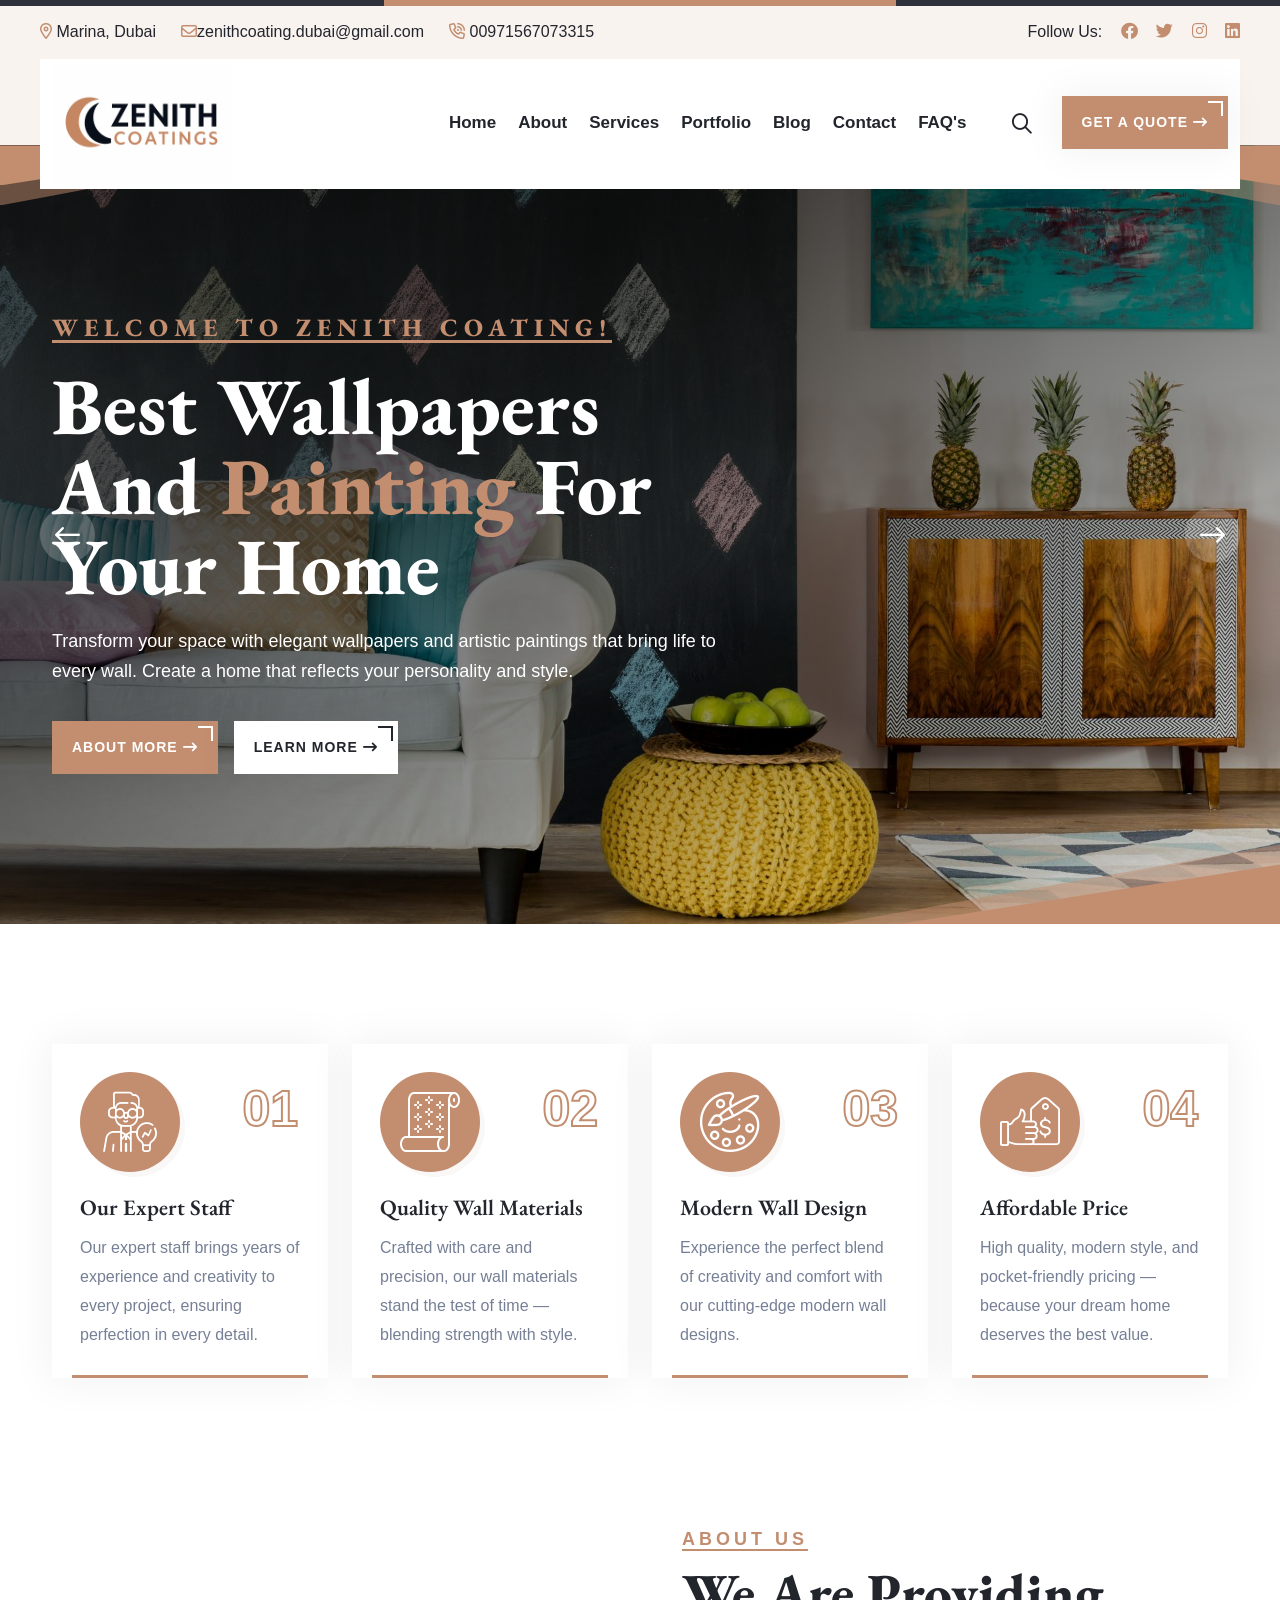
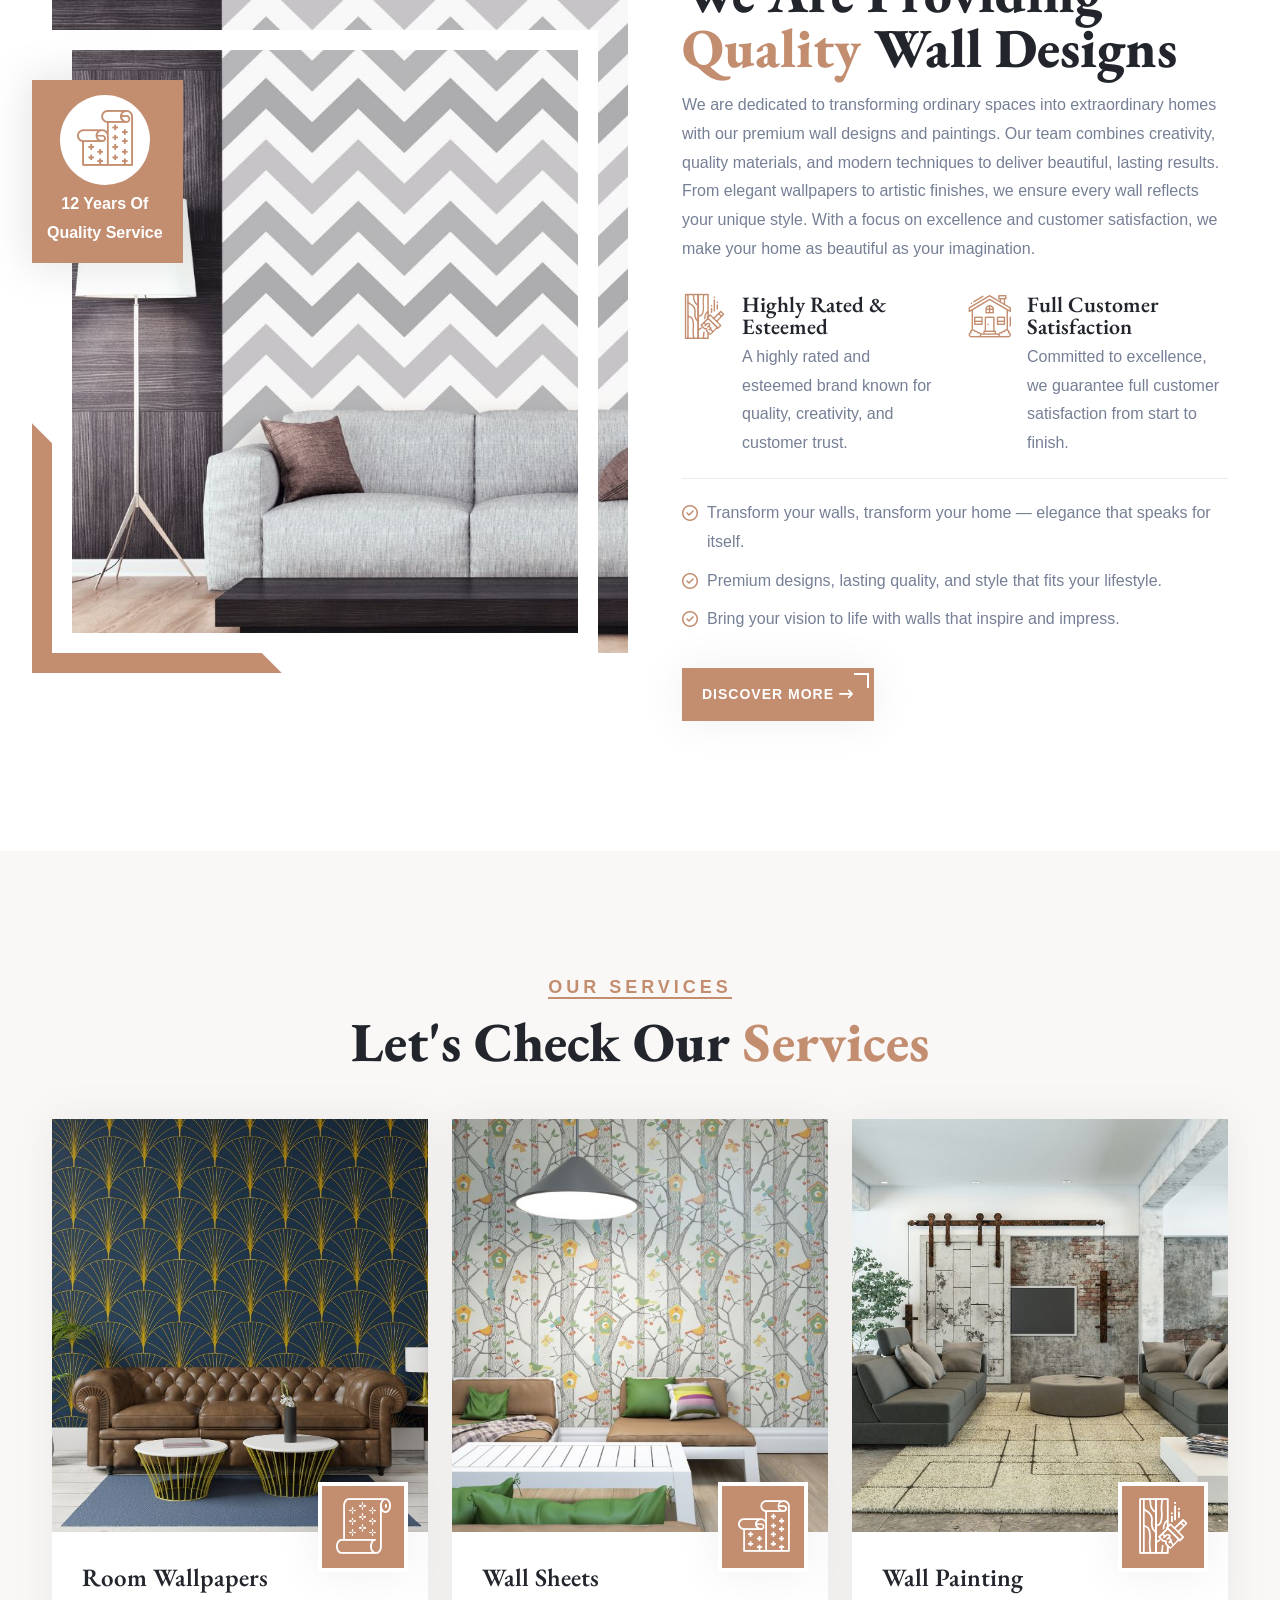
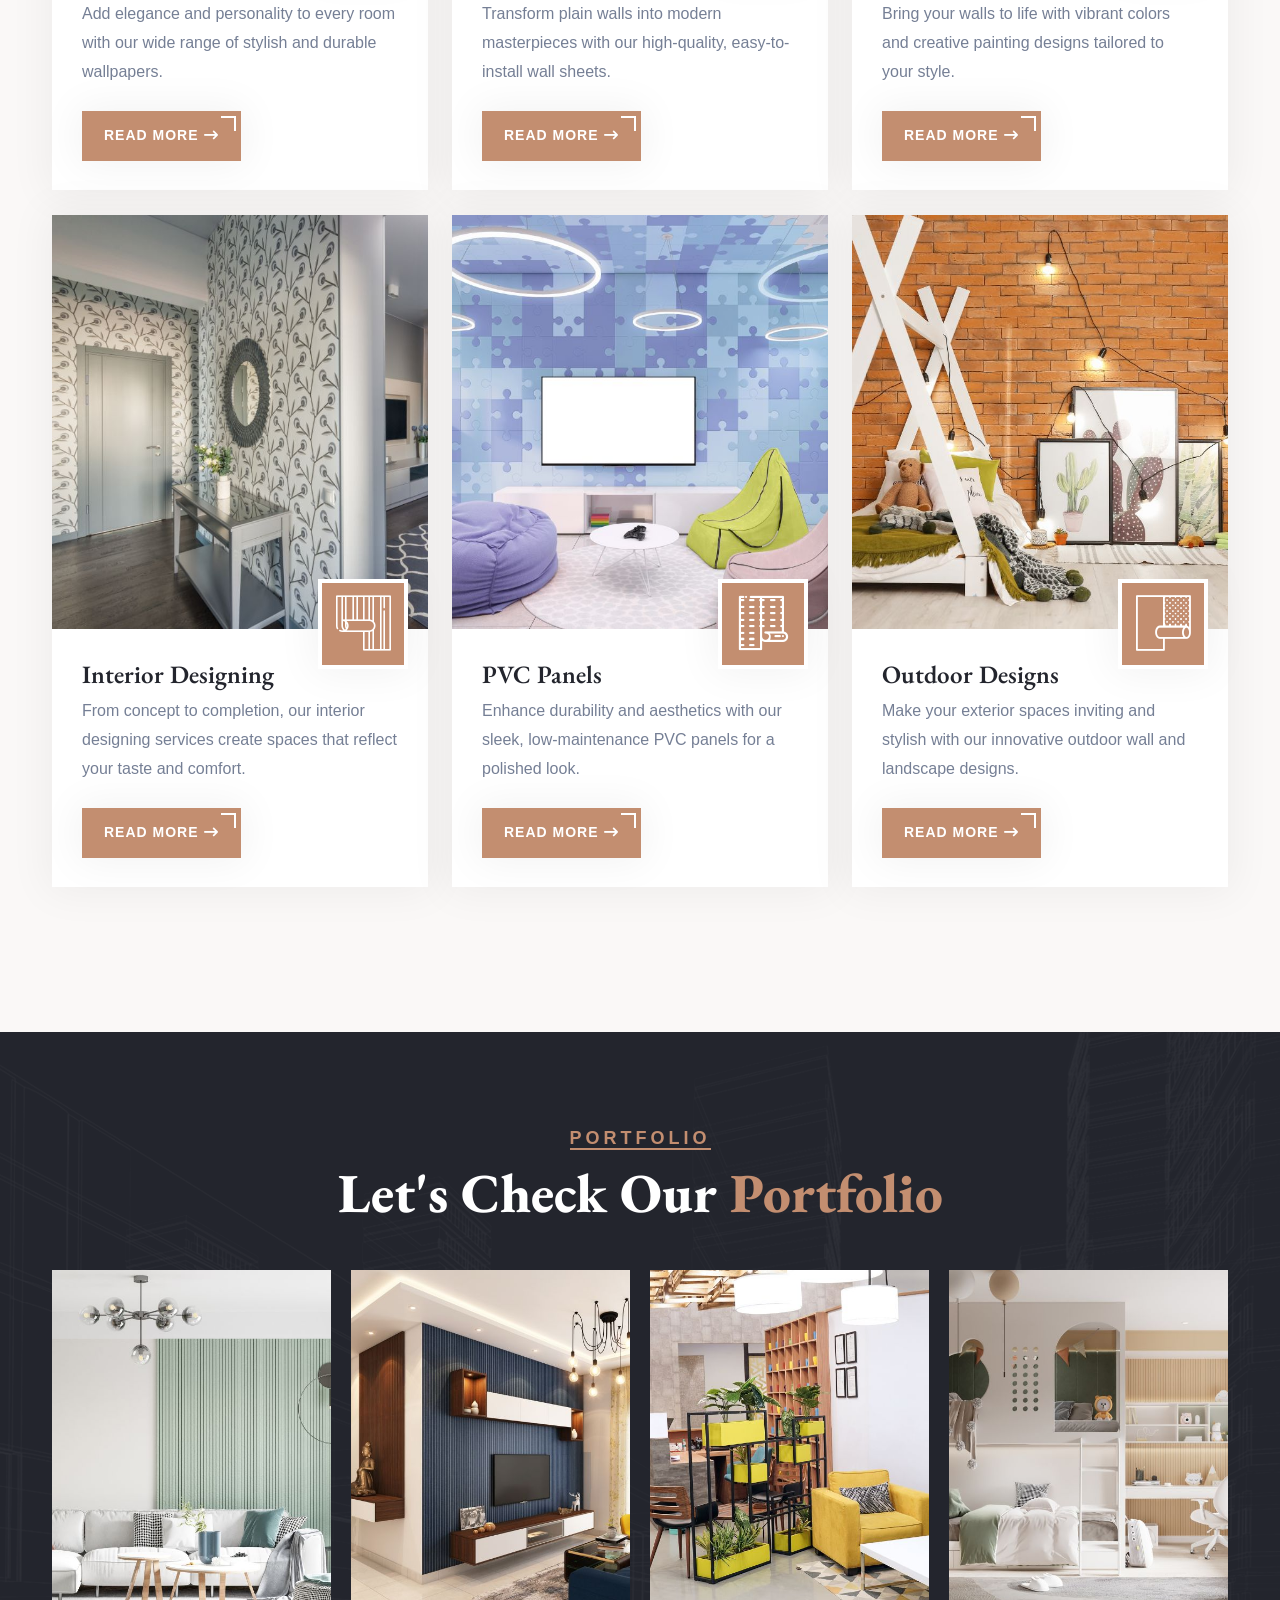
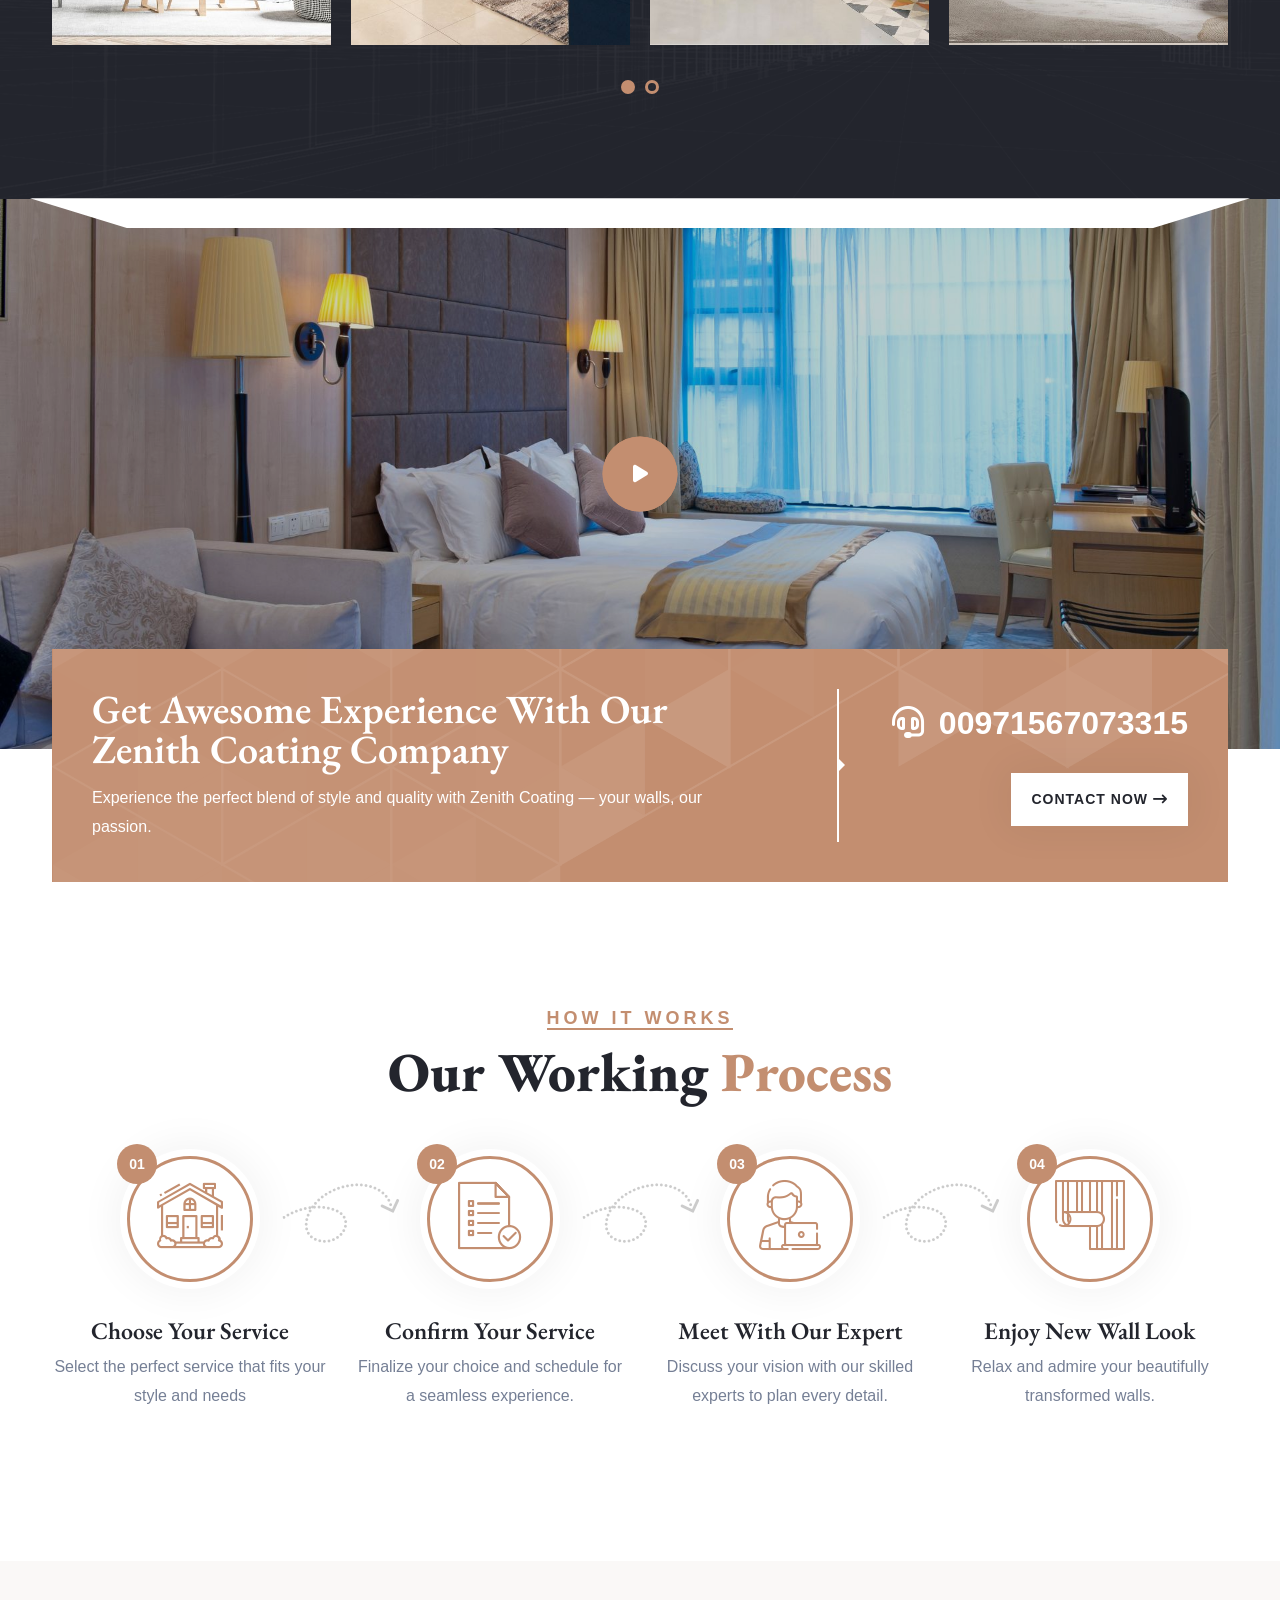
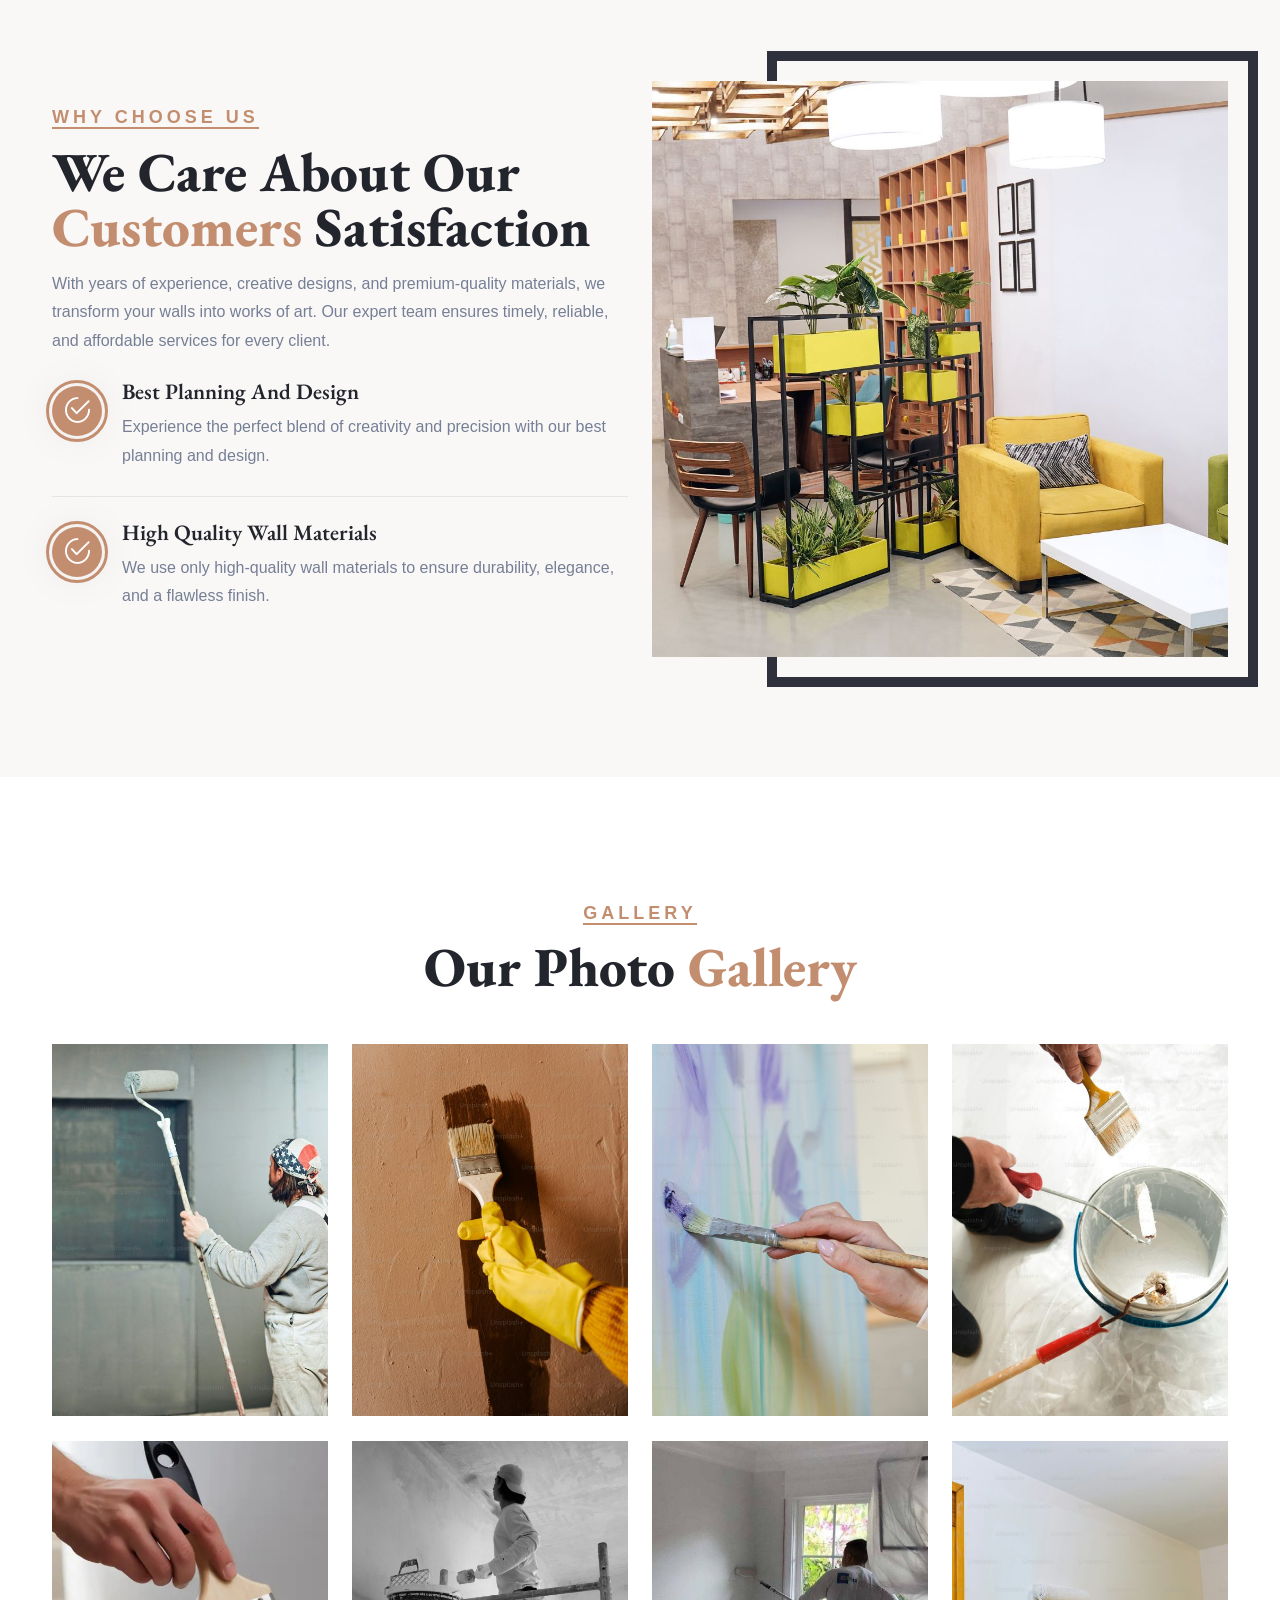
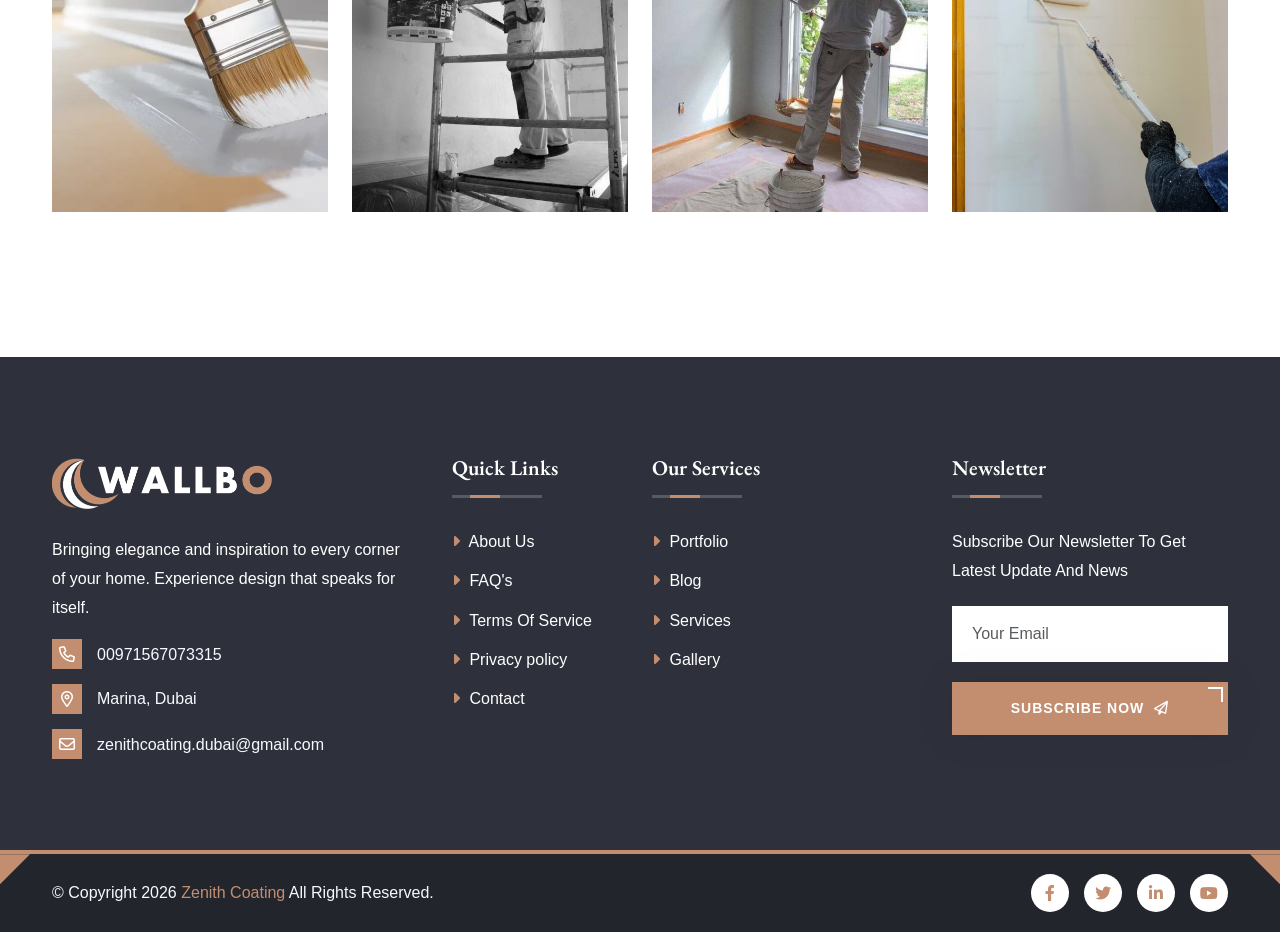
==== index.html @ 283c67b2 "first commit" ====
<!DOCTYPE html>
<html lang="en">

<head>
    <!-- meta tags -->
    <meta charset="UTF-8">
    <meta http-equiv="X-UA-Compatible" content="IE=edge">
    <meta name="viewport" content="width=device-width, initial-scale=1.0">
    <meta name="description" content="">
    <meta name="keywords" content="">

    <!-- title -->
    <title>Zenith Coating - Wallpapers And Painting Services</title>

    <!-- favicon -->
    <link rel="icon" type="image/x-icon" href="assets/img/logo/favicon.png">

    <!-- css -->
    <link rel="stylesheet" href="assets/css/bootstrap.min.css">
    <link rel="stylesheet" href="assets/css/all-fontawesome.min.css">
    <link rel="stylesheet" href="assets/css/icomoon.css">
    <link rel="stylesheet" href="assets/css/animate.min.css">
    <link rel="stylesheet" href="assets/css/magnific-popup.min.css">
    <link rel="stylesheet" href="assets/css/owl.carousel.min.css">
    <link rel="stylesheet" href="assets/css/style.css">

</head>

<body>

    <!-- preloader -->
    <div class="preloader">
        <div class="loader-ripple">
            <div></div>
            <div></div>
        </div>
    </div>
    <!-- preloader end -->


    <!-- header area -->
    <header class="header">

        <!-- top header -->
        <div class="header-top">
            <div class="header-top-shape"></div>
            <div class="container px-0">
                <div class="header-top-wrapper">
                    <div class="header-top-left">
                        <div class="header-top-contact">
                            <ul>
                                <li><a href="#"><i class="far fa-location-dot"></i> Marina, Dubai</a></li>
                                <li>
                                    <a href="mailto:[zenithcoating.dubai@gmail.com]">
                                        <i class="far fa-envelope"></i>zenithcoating.dubai@gmail.com
                                    </a>
                                </li>
                                <li>
                                    <a href="tel:+21236547898"><i class="far fa-phone-volume"></i> 00971567073315</a>
                                </li>
                            </ul>
                        </div>
                    </div>
                    <div class="header-top-right">
                        <div class="header-top-social">
                            <span>Follow Us: </span>
                            <a href="https://www.facebook.com/painting.home.2025" target="_blank"><i class="fab fa-facebook"></i></a>
                            <a href="#"><i class="fab fa-twitter"></i></a>
                            <a href="#"><i class="fab fa-instagram"></i></a>
                            <a href="#"><i class="fab fa-linkedin"></i></a>
                        </div>
                    </div>
                </div>
            </div>
        </div>
        <div class="main-navigation">
            <nav class="navbar navbar-expand-lg">
                <div class="container custom-nav position-relative">
                    <a class="navbar-brand" href="index.html">
                        <img src="assets/img/logo/logo.png" alt="logo">
                    </a>
                    <div class="mobile-menu-right">
                        <div class="search-btn">
                            <button type="button" class="nav-right-link search-box-outer"><i class="far fa-search"></i></button>
                        </div>
                        <button class="navbar-toggler" type="button" data-bs-toggle="collapse"
                            data-bs-target="#main_nav" aria-expanded="false" aria-label="Toggle navigation">
                            <span class="navbar-toggler-mobile-icon"><i class="far fa-bars"></i></span>
                        </button>
                    </div>
                    <div class="collapse navbar-collapse" id="main_nav">
                        <ul class="navbar-nav">
                            <!--<li class="nav-item dropdown">
                                <a class="nav-link dropdown-toggle active" href="#" data-bs-toggle="dropdown">Home</a>-->
                                <!--<ul class="dropdown-menu fade-down">
            <li><a class="dropdown-item" href="index-2.html">Home Page 01</a></li>
            <li><a class="dropdown-item" href="index-3.html">Home Page 02</a></li>
            <li><a class="dropdown-item" href="index-4.html">Home Page 03</a></li>
        </ul>-->
                            <!--</li>-->
                            <li class="nav-item"><a class="nav-link" href="index.html">Home</a></li>
                            <li class="nav-item"><a class="nav-link" href="about.html">About</a></li>
                            <li class="nav-item"><a class="nav-link" href="service.html">Services</a></li>
                            <li class="nav-item"><a class="nav-link" href="portfolio.html">Portfolio</a></li>
                            <li class="nav-item"><a class="nav-link" href="blog.html">Blog</a></li>
                            <!--<li class="nav-item dropdown">
                                <a class="nav-link dropdown-toggle" href="#" data-bs-toggle="dropdown">Services</a>
                                <ul class="dropdown-menu fade-down">
                                    <li><a class="dropdown-item" href="service.html">Services One</a></li>
                                    <li><a class="dropdown-item" href="service-2.html">Services Two</a></li>
                                    <li><a class="dropdown-item" href="service-single.html">Service Single</a></li>
                                </ul>
                            </li>-->
                            
                            <!--<li class="nav-item dropdown">
                                <a class="nav-link dropdown-toggle" href="#" data-bs-toggle="dropdown">Portfolio</a>
                                <ul class="dropdown-menu fade-down">
                                    <li><a class="dropdown-item" href="portfolio.html">Portfolio One</a></li>
                                    <li><a class="dropdown-item" href="portfolio-2.html">Portfolio Two</a></li>
                                    <li><a class="dropdown-item" href="portfolio-single.html">Portfolio Single</a></li>
                                </ul>
                            </li>-->
                            <!--<li class="nav-item dropdown">
                                <a class="nav-link dropdown-toggle" href="#" data-bs-toggle="dropdown">Blog</a>
                                <ul class="dropdown-menu fade-down">
                                    <li><a class="dropdown-item" href="blog.html">Blog</a></li>
                                    <li><a class="dropdown-item" href="blog-single.html">Blog Single</a></li>
                                </ul>
                            </li>-->
                            <li class="nav-item"><a class="nav-link" href="contact.html">Contact</a></li>
                            <li class="nav-item"><a class="nav-link" href="faq.html">FAQ's</a></li>
                        </ul>
                        <div class="nav-right">
                            <div class="search-btn">
                                <button type="button" class="nav-right-link search-box-outer"><i class="far fa-search"></i></button>
                            </div>
                            <div class="nav-right-btn mt-2">
                                <a href="contact.html" class="theme-btn">Get A Quote<i class="fas fa-arrow-right-long"></i></a>
                            </div>
                        </div>
                    </div>
                </div>
            </nav>
        </div>
    </header>
    <!-- header area end -->


    <!-- popup search -->
    <div class="search-popup">
        <button class="close-search"><span class="far fa-times"></span></button>
        <form action="#">
            <div class="form-group">
                <input type="search" name="search-field" placeholder="Search Here..." required>
                <button type="submit"><i class="far fa-search"></i></button>
            </div>
        </form>
    </div>
    <!-- popup search end -->


    <main class="main">

        <!-- hero slider -->
        <div class="hero-section">
            <div class="hero-slider owl-carousel owl-theme">
                <div class="hero-single" style="background: url(assets/img/slider/slider-1.jpg)">
                    <div class="container">
                        <div class="row align-items-center">
                            <div class="col-md-12 col-lg-7">
                                <div class="hero-content">
                                    <h6 class="hero-sub-title" data-animation="fadeInDown" data-delay=".25s">
                                        Welcome To Zenith Coating!
                                    </h6>
                                    <h1 class="hero-title" data-animation="fadeInRight" data-delay=".50s">
                                        Best Wallpapers And <span>Painting</span> For Your Home
                                    </h1>
                                    <p data-animation="fadeInLeft" data-delay=".75s">
                                        Transform your space with elegant wallpapers and artistic paintings that bring life to every wall. Create a home that reflects your personality and style.
                                    </p>
                                    <div class="hero-btn" data-animation="fadeInUp" data-delay="1s">
                                        <a href="about.html" class="theme-btn">
                                            About More<i class="fas fa-arrow-right-long"></i>
                                        </a>
                                        <a href="contact.html" class="theme-btn theme-btn2">
                                            Learn More<i class="fas fa-arrow-right-long"></i>
                                        </a>
                                    </div>
                                </div>
                            </div>
                        </div>
                    </div>
                </div>
                <div class="hero-single" style="background: url(assets/img/slider/slider-2.jpg)">
                    <div class="container">
                        <div class="row align-items-center">
                            <div class="col-md-12 col-lg-7">
                                <div class="hero-content">
                                    <h6 class="hero-sub-title" data-animation="fadeInDown" data-delay=".25s">
                                        Welcome To Zenith Coating!
                                    </h6>
                                    <h1 class="hero-title" data-animation="fadeInRight" data-delay=".50s">
                                        Best Wallpapers And <span>Painting</span> For Your Home
                                    </h1>
                                    <p data-animation="fadeInLeft" data-delay=".75s">
                                        Enhance your interiors with timeless wallpapers and unique paintings — where creativity meets comfort, and every wall tells a story.
                                    </p>
                                    <div class="hero-btn" data-animation="fadeInUp" data-delay="1s">
                                        <a href="about.html" class="theme-btn">
                                            About More<i class="fas fa-arrow-right-long"></i>
                                        </a>
                                        <a href="contact.html" class="theme-btn theme-btn2">
                                            Learn More<i class="fas fa-arrow-right-long"></i>
                                        </a>
                                    </div>
                                </div>
                            </div>
                        </div>
                    </div>
                </div>
                <div class="hero-single" style="background: url(assets/img/slider/slider-3.jpg)">
                    <div class="container">
                        <div class="row align-items-center">
                            <div class="col-md-12 col-lg-7">
                                <div class="hero-content">
                                    <h6 class="hero-sub-title" data-animation="fadeInDown" data-delay=".25s">
                                        Welcome To Zenith Coating!
                                    </h6>
                                    <h1 class="hero-title" data-animation="fadeInRight" data-delay=".50s">
                                        Best Wallpapers And <span>Painting</span> For Your Home
                                    </h1>
                                    <p data-animation="fadeInLeft" data-delay=".75s">
                                        From subtle textures to bold designs, our wallpapers and paintings add beauty, warmth, and character to your home.
                                    </p>
                                    <div class="hero-btn" data-animation="fadeInUp" data-delay="1s">
                                        <a href="about.html" class="theme-btn">
                                            About More<i class="fas fa-arrow-right-long"></i>
                                        </a>
                                        <a href="contact.html" class="theme-btn theme-btn2">
                                            Learn More<i class="fas fa-arrow-right-long"></i>
                                        </a>
                                    </div>
                                </div>
                            </div>
                        </div>
                    </div>
                </div>
            </div>
            <div class="hero-shape">
                <div class="hero-shape-1"></div>
                <div class="hero-shape-2"></div>
                <div class="hero-shape-3"></div>
                <div class="hero-shape-4"></div>
                <div class="hero-shape-5"></div>
                <div class="hero-shape-6"></div>
            </div>
        </div>
        <!-- hero slider end -->
        <!-- feature area -->
        <div class="feature-area pt-120">
            <div class="container">
                <div class="feature-wrapper">
                    <div class="row">
                        <div class="col-md-6 col-lg-3">
                            <div class="feature-item wow fadeInUp" data-wow-delay=".25s">
                                <span class="count">01</span>
                                <div class="feature-icon">
                                    <i class="icon-experts"></i>
                                </div>
                                <h4 class="feature-title">Our Expert Staff</h4>
                                <p>Our expert staff brings years of experience and creativity to every project, ensuring perfection in every detail.</p>
                            </div>
                        </div>
                        <div class="col-md-6 col-lg-3">
                            <div class="feature-item wow fadeInDown" data-wow-delay=".25s">
                                <span class="count">02</span>
                                <div class="feature-icon">
                                    <i class="icon-wallpaper-1"></i>
                                </div>
                                <h4 class="feature-title">Quality Wall Materials</h4>
                                <p>Crafted with care and precision, our wall materials stand the test of time — blending strength with style.</p>
                            </div>
                        </div>
                        <div class="col-md-6 col-lg-3">
                            <div class="feature-item wow fadeInUp" data-wow-delay=".25s">
                                <span class="count">03</span>
                                <div class="feature-icon">
                                    <i class="icon-paint-palette"></i>
                                </div>
                                <h4 class="feature-title">Modern Wall Design</h4>
                                <p>Experience the perfect blend of creativity and comfort with our cutting-edge modern wall designs.</p>
                            </div>
                        </div>
                        <div class="col-md-6 col-lg-3">
                            <div class="feature-item wow fadeInDown" data-wow-delay=".25s">
                                <span class="count">04</span>
                                <div class="feature-icon">
                                    <i class="icon-price"></i>
                                </div>
                                <h4 class="feature-title">Affordable Price</h4>
                                <p>High quality, modern style, and pocket-friendly pricing — because your dream home deserves the best value.</p>
                            </div>
                        </div>
                    </div>
                </div>
            </div>
        </div>
        <!-- feature area end -->
        <!-- about area -->
        <div class="about-area py-120">
            <div class="container">
                <div class="row align-items-center">
                    <div class="col-lg-6">
                        <div class="about-left wow fadeInLeft" data-wow-delay=".25s">
                            <div class="about-img">
                                <img src="assets/img/about/01.jpg" alt="">
                            </div>
                            <div class="about-experience">
                                <div class="about-experience-icon">
                                    <i class="icon-wallpaper-2"></i>
                                </div>
                                <b class="text-start">12 Years Of <br> Quality Service</b>
                            </div>
                        </div>
                    </div>
                    <div class="col-lg-6">
                        <div class="about-right wow fadeInRight" data-wow-delay=".25s">
                            <div class="site-heading mb-3">
                                <span class="site-title-tagline">About Us</span>
                                <h2 class="site-title">
                                    We Are Providing <span>Quality</span> Wall Designs
                                </h2>
                            </div>
                            <p class="about-text">
                                We are dedicated to transforming ordinary spaces into extraordinary homes with our premium wall designs and paintings. Our team combines creativity, quality materials, and modern techniques to deliver beautiful, lasting results. From elegant wallpapers to artistic finishes, we ensure every wall reflects your unique style. With a focus on excellence and customer satisfaction, we make your home as beautiful as your imagination.
                            </p>
                            <div class="about-content">
                                <div class="row">
                                    <div class="col-md-6">
                                        <div class="about-item">
                                            <div class="about-item-icon">
                                                <i class="icon-paint"></i>
                                            </div>
                                            <div class="about-item-content">
                                                <h5>Highly Rated & Esteemed</h5>
                                                <p>A highly rated and esteemed brand known for quality, creativity, and customer trust.</p>
                                            </div>
                                        </div>
                                    </div>
                                    <div class="col-md-6">
                                        <div class="about-item">
                                            <div class="about-item-icon">
                                                <i class="icon-house"></i>
                                            </div>
                                            <div class="about-item-content">
                                                <h5>Full Customer Satisfaction</h5>
                                                <p>Committed to excellence, we guarantee full customer satisfaction from start to finish.</p>
                                            </div>
                                        </div>
                                    </div>
                                </div>
                            </div>
                            <div class="about-list-wrapper">
                                <ul class="about-list list-unstyled">
                                    <li>
                                        Transform your walls, transform your home — elegance that speaks for itself.
                                    </li>
                                    <li>
                                        Premium designs, lasting quality, and style that fits your lifestyle.
                                    </li>
                                    <li>
                                        Bring your vision to life with walls that inspire and impress.
                                    </li>
                                </ul>
                            </div>
                            <a href="about.html" class="theme-btn mt-4">
                                Discover More<i class="fas fa-arrow-right-long"></i>
                            </a>
                        </div>
                    </div>
                </div>
            </div>
        </div>
        <!-- about area end -->
        <!-- service-area -->
        <div class="service-area bg py-120">
            <div class="container">
                <div class="row">
                    <div class="col-lg-7 mx-auto">
                        <div class="site-heading text-center">
                            <span class="site-title-tagline">Our Services</span>
                            <h2 class="site-title">Let's Check Our <span>Services</span></h2>
                        </div>
                    </div>
                </div>
                <div class="row">
                    <div class="col-md-6 col-lg-4">
                        <div class="service-item wow fadeInUp" data-wow-delay=".25s">
                            <div class="service-img">
                                <img src="assets/img/service/01.jpg" alt="">
                                <div class="service-icon">
                                    <i class="icon-wallpaper-1"></i>
                                </div>
                            </div>
                            <div class="service-content">
                                <h3 class="service-title">
                                    <a href="service-single.html">Room Wallpapers</a>
                                </h3>
                                <p class="service-text">
                                    Add elegance and personality to every room with our wide range of stylish and durable wallpapers.
                                </p>
                                <div class="service-arrow">
                                    <a href="service-single.html" class="theme-btn">Read More<i class="fas fa-arrow-right-long"></i></a>
                                </div>
                            </div>
                        </div>
                    </div>
                    <div class="col-md-6 col-lg-4">
                        <div class="service-item wow fadeInDown" data-wow-delay=".25s">
                            <div class="service-img">
                                <img src="assets/img/service/02.jpg" alt="">
                                <div class="service-icon">
                                    <i class="icon-wallpaper-2"></i>
                                </div>
                            </div>
                            <div class="service-content">
                                <h3 class="service-title">
                                    <a href="service-single.html">Wall Sheets</a>
                                </h3>
                                <p class="service-text">
                                    Transform plain walls into modern masterpieces with our high-quality, easy-to-install wall sheets.
                                </p>
                                <div class="service-arrow">
                                    <a href="service-single.html" class="theme-btn">Read More<i class="fas fa-arrow-right-long"></i></a>
                                </div>
                            </div>
                        </div>
                    </div>
                    <div class="col-md-6 col-lg-4">
                        <div class="service-item wow fadeInUp" data-wow-delay=".25s">
                            <div class="service-img">
                                <img src="assets/img/service/03.jpg" alt="">
                                <div class="service-icon">
                                    <i class="icon-paint"></i>
                                </div>
                            </div>
                            <div class="service-content">
                                <h3 class="service-title">
                                    <a href="service-single.html">Wall Painting</a>
                                </h3>
                                <p class="service-text">
                                    Bring your walls to life with vibrant colors and creative painting designs tailored to your style.
                                </p>
                                <div class="service-arrow">
                                    <a href="service-single.html" class="theme-btn">Read More<i class="fas fa-arrow-right-long"></i></a>
                                </div>
                            </div>
                        </div>
                    </div>
                    <div class="col-md-6 col-lg-4">
                        <div class="service-item wow fadeInUp" data-wow-delay=".25s">
                            <div class="service-img">
                                <img src="assets/img/service/04.jpg" alt="">
                                <div class="service-icon">
                                    <i class="icon-wallpaper-7"></i>
                                </div>
                            </div>
                            <div class="service-content">
                                <h3 class="service-title">
                                    <a href="service-single.html">Interior Designing</a>
                                </h3>
                                <p class="service-text">
                                    From concept to completion, our interior designing services create spaces that reflect your taste and comfort.
                                </p>
                                <div class="service-arrow">
                                    <a href="service-single.html" class="theme-btn">Read More<i class="fas fa-arrow-right-long"></i></a>
                                </div>
                            </div>
                        </div>
                    </div>
                    <div class="col-md-6 col-lg-4">
                        <div class="service-item wow fadeInDown" data-wow-delay=".25s">
                            <div class="service-img">
                                <img src="assets/img/service/05.jpg" alt="">
                                <div class="service-icon">
                                    <i class="icon-wallpaper-3"></i>
                                </div>
                            </div>
                            <div class="service-content">
                                <h3 class="service-title">
                                    <a href="service-single.html">PVC Panels</a>
                                </h3>
                                <p class="service-text">
                                    Enhance durability and aesthetics with our sleek, low-maintenance PVC panels for a polished look.
                                </p>
                                <div class="service-arrow">
                                    <a href="service-single.html" class="theme-btn">Read More<i class="fas fa-arrow-right-long"></i></a>
                                </div>
                            </div>
                        </div>
                    </div>
                    <div class="col-md-6 col-lg-4">
                        <div class="service-item wow fadeInUp" data-wow-delay=".25s">
                            <div class="service-img">
                                <img src="assets/img/service/06.jpg" alt="">
                                <div class="service-icon">
                                    <i class="icon-wallpaper-4"></i>
                                </div>
                            </div>
                            <div class="service-content">
                                <h3 class="service-title">
                                    <a href="service-single.html">Outdoor Designs</a>
                                </h3>
                                <p class="service-text">
                                    Make your exterior spaces inviting and stylish with our innovative outdoor wall and landscape designs.
                                </p>
                                <div class="service-arrow">
                                    <a href="service-single.html" class="theme-btn">Read More<i class="fas fa-arrow-right-long"></i></a>
                                </div>
                            </div>
                        </div>
                    </div>
                </div>
            </div>
        </div>
        <!-- service-area -->
        <!-- counter area -->
        <!--<div class="counter-area pt-40 pb-40">
        <div class="container">
            <div class="row">
                <div class="col-lg-3 col-sm-6">
                    <div class="counter-box">
                        <div class="icon">
                            <i class="icon-wallpaper-7"></i>
                        </div>
                        <div>
                            <span class="counter" data-count="+" data-to="500" data-speed="3000">500</span>
                            <h6 class="title">+ Projects Done </h6>
                        </div>
                    </div>
                </div>
                <div class="col-lg-3 col-sm-6">
                    <div class="counter-box">
                        <div class="icon">
                            <i class="icon-house"></i>
                        </div>
                        <div>
                            <span class="counter" data-count="+" data-to="900" data-speed="3000">900</span>
                            <h6 class="title">+ Happy Clients</h6>
                        </div>
                    </div>
                </div>
                <div class="col-lg-3 col-sm-6">
                    <div class="counter-box">
                        <div class="icon">
                            <i class="icon-designer"></i>
                        </div>
                        <div>
                            <span class="counter" data-count="+" data-to="1500" data-speed="3000">1500</span>
                            <h6 class="title">+ Team Workers</h6>
                        </div>
                    </div>
                </div>
                <div class="col-lg-3 col-sm-6">
                    <div class="counter-box">
                        <div class="icon">
                            <i class="icon-wallpaper-2"></i>
                        </div>
                        <div>
                            <span class="counter" data-count="+" data-to="30" data-speed="3000">30</span>
                            <h6 class="title">+ Years Of Experience</h6>
                        </div>
                    </div>
                </div>
            </div>
        </div>
    </div>-->
        <!-- counter area end -->
        <!-- team-area -->
        <!--<div class="team-area py-120">
        <div class="container">
            <div class="row">
                <div class="col-lg-6 mx-auto">
                    <div class="site-heading text-center">
                        <span class="site-title-tagline">Our Team</span>
                        <h2 class="site-title">Meet With Our <span>Experts</span></h2>
                    </div>
                </div>
            </div>
            <div class="row">
                <div class="col-md-6 col-lg-3">
                    <div class="team-item wow fadeInUp" data-wow-delay=".25s">
                        <div class="team-img">
                            <img src="assets/img/team/01.jpg" alt="thumb">
                        </div>
                        <div class="team-social">
                            <a href="#"><i class="fab fa-facebook-f"></i></a>
                            <a href="#"><i class="fab fa-twitter"></i></a>
                            <a href="#"><i class="fab fa-linkedin-in"></i></a>
                            <a href="#"><i class="fab fa-youtube"></i></a>
                        </div>
                        <div class="team-content">
                            <div class="team-bio">
                                <h5><a href="team.html">Angela T. Vigil</a></h5>
                                <span>Engineer</span>
                            </div>
                        </div>
                    </div>
                </div>
                <div class="col-md-6 col-lg-3">
                    <div class="team-item wow fadeInUp" data-wow-delay=".50s">
                        <div class="team-img">
                            <img src="assets/img/team/02.jpg" alt="thumb">
                        </div>
                        <div class="team-social">
                            <a href="#"><i class="fab fa-facebook-f"></i></a>
                            <a href="#"><i class="fab fa-twitter"></i></a>
                            <a href="#"><i class="fab fa-linkedin-in"></i></a>
                            <a href="#"><i class="fab fa-youtube"></i></a>
                        </div>
                        <div class="team-content">
                            <div class="team-bio">
                                <h5><a href="team.html">Frank A. Mitchell</a></h5>
                                <span>Designer</span>
                            </div>
                        </div>
                    </div>
                </div>
                <div class="col-md-6 col-lg-3">
                    <div class="team-item wow fadeInUp" data-wow-delay=".75s">
                        <div class="team-img">
                            <img src="assets/img/team/03.jpg" alt="thumb">
                        </div>
                        <div class="team-social">
                            <a href="#"><i class="fab fa-facebook-f"></i></a>
                            <a href="#"><i class="fab fa-twitter"></i></a>
                            <a href="#"><i class="fab fa-linkedin-in"></i></a>
                            <a href="#"><i class="fab fa-youtube"></i></a>
                        </div>
                        <div class="team-content">
                            <div class="team-bio">
                                <h5><a href="team.html">Susan D. Lunsford</a></h5>
                                <span>CEO & Founder</span>
                            </div>
                        </div>
                    </div>
                </div>
                <div class="col-md-6 col-lg-3">
                    <div class="team-item wow fadeInUp" data-wow-delay="1s">
                        <div class="team-img">
                            <img src="assets/img/team/04.jpg" alt="thumb">
                        </div>
                        <div class="team-social">
                            <a href="#"><i class="fab fa-facebook-f"></i></a>
                            <a href="#"><i class="fab fa-twitter"></i></a>
                            <a href="#"><i class="fab fa-linkedin-in"></i></a>
                            <a href="#"><i class="fab fa-youtube"></i></a>
                        </div>
                        <div class="team-content">
                            <div class="team-bio">
                                <h5><a href="team.html">Dennis A. Pruitt</a></h5>
                                <span>Manager</span>
                            </div>
                        </div>
                    </div>
                </div>
            </div>
        </div>
    </div>-->
        <!-- team-area end -->
        <!-- portfolio-area -->
        <div class="portfolio-area pf-bg pt-90 pb-90">
            <div class="container">
                <div class="row">
                    <div class="col-lg-7 mx-auto">
                        <div class="site-heading text-center">
                            <span class="site-title-tagline">Portfolio</span>
                            <h2 class="site-title text-white">Let's Check Our <span>Portfolio</span></h2>
                        </div>
                    </div>
                </div>
                <div class="portfolio-slider owl-carousel owl-theme">
                    <div class="portfolio-item">
                        <div class="portfolio-img">
                            <img src="assets/img/portfolio/01.jpg" alt="">
                        </div>
                        <div class="portfolio-content">
                            <div class="portfolio-info">
                                <div class="portfolio-title-info">
                                    <h5 class="portfolio-subtitle"><span>//</span> Wallpaper</h5>
                                    <a href="portfolio-single.html">
                                        <h4 class="portfolio-title">Room Wallpaper</h4>
                                    </a>
                                </div>
                                <a href="portfolio-single.html" class="portfolio-btn"><i class="far fa-arrow-right"></i></a>
                            </div>
                        </div>
                    </div>
                    <div class="portfolio-item">
                        <div class="portfolio-img">
                            <img src="assets/img/portfolio/02.jpg" alt="">
                        </div>
                        <div class="portfolio-content">
                            <div class="portfolio-info">
                                <div class="portfolio-title-info">
                                    <h5 class="portfolio-subtitle"><span>//</span> Wallpaper</h5>
                                    <a href="portfolio-single.html">
                                        <h4 class="portfolio-title">Room Wallpaper</h4>
                                    </a>
                                </div>
                                <a href="portfolio-single.html" class="portfolio-btn"><i class="far fa-arrow-right"></i></a>
                            </div>
                        </div>
                    </div>
                    <div class="portfolio-item">
                        <div class="portfolio-img">
                            <img src="assets/img/portfolio/03.jpg" alt="">
                        </div>
                        <div class="portfolio-content">
                            <div class="portfolio-info">
                                <div class="portfolio-title-info">
                                    <h5 class="portfolio-subtitle"><span>//</span> Wallpaper</h5>
                                    <a href="portfolio-single.html">
                                        <h4 class="portfolio-title">Room Wallpaper</h4>
                                    </a>
                                </div>
                                <a href="portfolio-single.html" class="portfolio-btn"><i class="far fa-arrow-right"></i></a>
                            </div>
                        </div>
                    </div>
                    <div class="portfolio-item">
                        <div class="portfolio-img">
                            <img src="assets/img/portfolio/04.jpg" alt="">
                        </div>
                        <div class="portfolio-content">
                            <div class="portfolio-info">
                                <div class="portfolio-title-info">
                                    <h5 class="portfolio-subtitle"><span>//</span> Wallpaper</h5>
                                    <a href="portfolio-single.html">
                                        <h4 class="portfolio-title">Room Wallpaper</h4>
                                    </a>
                                </div>
                                <a href="portfolio-single.html" class="portfolio-btn"><i class="far fa-arrow-right"></i></a>
                            </div>
                        </div>
                    </div>
                    <div class="portfolio-item">
                        <div class="portfolio-img">
                            <img src="assets/img/portfolio/05.jpg" alt="">
                        </div>
                        <div class="portfolio-content">
                            <div class="portfolio-info">
                                <div class="portfolio-title-info">
                                    <h5 class="portfolio-subtitle"><span>//</span> Wallpaper</h5>
                                    <a href="portfolio-single.html">
                                        <h4 class="portfolio-title">Room Wallpaper</h4>
                                    </a>
                                </div>
                                <a href="portfolio-single.html" class="portfolio-btn"><i class="far fa-arrow-right"></i></a>
                            </div>
                        </div>
                    </div>
                </div>
            </div>
        </div>
        <!-- portfolio-area end -->
        <!-- pricing-area -->
        <!--<div class="pricing-area py-120">
        <div class="container">
            <div class="row">
                <div class="col-lg-6 mx-auto">
                    <div class="site-heading text-center">
                        <span class="site-title-tagline">Our Pricing</span>
                        <h2 class="site-title">Choose Perfect <span>Plan</span></h2>
                    </div>
                </div>
            </div>
            <div class="row g-0">
                <div class="col-md-6 col-lg-4">
                    <div class="pricing-item wow fadeInUp" data-wow-delay=".25s">
                        <div class="pricing-header">
                            <div class="pricing-icon">
                                <i class="icon-wallpaper-1"></i>
                            </div>
                            <div class="pricing-header-content">
                                <h4>Basic</h4>
                                <h1 class="pricing-amount">$599<span class="pricing-duration">/Month</span></h1>
                            </div>
                        </div>
                        <div class="pricing-feature">
                            <ul>
                                <li>Project Design And Blueprints</li>
                                <li>Meeting With Project Staff</li>
                                <li>Professional And Expert Staff</li>
                                <li>Best Quality Wall Materials </li>
                                <li>24/7 Technical Support</li>
                            </ul>
                            <a href="pricing.html" class="theme-btn">Choose Plan<i class="fas fa-arrow-right-long"></i></a>
                        </div>
                    </div>
                </div>
                <div class="col-md-6 col-lg-4">
                    <div class="pricing-item active wow fadeInDown" data-wow-delay=".25s">
                        <div class="pricing-header">
                            <div class="pricing-icon">
                                <i class="icon-wallpaper-1"></i>
                            </div>
                            <div class="pricing-header-content">
                                <h4>Standard</h4>
                                <h1 class="pricing-amount">$799<span class="pricing-duration">/Month</span></h1>
                            </div>
                        </div>
                        <div class="pricing-feature">
                            <ul>
                                <li>Project Design And Blueprints</li>
                                <li>Meeting With Project Staff</li>
                                <li>Professional And Expert Staff</li>
                                <li>Best Quality Wall Materials </li>
                                <li>24/7 Technical Support</li>
                            </ul>
                            <a href="pricing.html" class="theme-btn">Choose Plan<i class="fas fa-arrow-right-long"></i></a>
                        </div>
                    </div>
                </div>
                <div class="col-md-6 col-lg-4">
                    <div class="pricing-item wow fadeInUp" data-wow-delay=".25s">
                        <div class="pricing-header">
                            <div class="pricing-icon">
                                <i class="icon-wallpaper-1"></i>
                            </div>
                            <div class="pricing-header-content">
                                <h4>Enterprise</h4>
                                <h1 class="pricing-amount">$899<span class="pricing-duration">/Month</span></h1>
                            </div>
                        </div>
                        <div class="pricing-feature">
                            <ul>
                                <li>Project Design And Blueprints</li>
                                <li>Meeting With Project Staff</li>
                                <li>Professional And Expert Staff</li>
                                <li>Best Quality Wall Materials </li>
                                <li>24/7 Technical Support</li>
                            </ul>
                            <a href="pricing.html" class="theme-btn">Choose Plan<i class="fas fa-arrow-right-long"></i></a>
                        </div>
                    </div>
                </div>
            </div>
        </div>
    </div>-->
        <!-- pricing-area end -->
        <!-- video-area -->
        <div class="video-area">
            <div class="container-fluid px-0">
                <div class="video-content" style="background-image: url(assets/img/video/01.jpg);">
                    <div class="row align-items-center">
                        <div class="col-lg-12">
                            <div class="video-wrapper">
                                <a class="play-btn popup-youtube" href="https://www.youtube.com/watch?v=ckHzmP1evNU">
                                    <i class="fas fa-play"></i>
                                </a>
                            </div>
                        </div>
                    </div>
                </div>
            </div>
        </div>
        <!-- video-area end -->
        <!-- cta-area -->
        <div class="cta-area pb-120">
            <div class="container">
                <div class="cta-wrapper">
                    <div class="row align-items-center">
                        <div class="col-lg-7 text-center text-lg-start">
                            <div class="cta-text cta-divider">
                                <h1>Get Awesome Experience With Our Zenith Coating Company</h1>
                                <p>Experience the perfect blend of style and quality with Zenith Coating — your walls, our passion. </p>
                            </div>
                        </div>
                        <div class="col-lg-5 text-center text-lg-end">
                            <div class="mb-20">
                                <a href="#" class="cta-number"><i class="far fa-headset"></i>00971567073315</a>
                            </div>
                            <div class="cta-btn">
                                <a href="contact.html" class="theme-btn">Contact Now<i class="fas fa-arrow-right-long"></i></a>
                            </div>
                        </div>
                    </div>
                </div>
            </div>
        </div>
        <!-- cta-area end -->
        <!-- process area -->
        <div class="process-area py-120">
            <div class="container">
                <div class="row">
                    <div class="col-lg-6 mx-auto">
                        <div class="site-heading text-center">
                            <span class="site-title-tagline">How It Works</span>
                            <h2 class="site-title">Our Working <span>Process</span></h2>
                        </div>
                    </div>
                </div>
                <div class="row justify-content-between">
                    <div class="col-lg-3 col-md-6 text-center mb-30">
                        <div class="process-single">
                            <div class="icon">
                                <span>01</span>
                                <i class="icon-house"></i>
                            </div>
                            <h4>Choose Your Service</h4>
                            <p>Select the perfect service that fits your style and needs</p>
                        </div>
                    </div>
                    <div class="col-lg-3 col-md-6 text-center mb-30">
                        <div class="process-single">
                            <div class="icon">
                                <span>02</span>
                                <i class="icon-list"></i>
                            </div>
                            <h4>Confirm Your Service</h4>
                            <p>Finalize your choice and schedule for a seamless experience.</p>
                        </div>
                    </div>
                    <div class="col-lg-3 col-md-6 text-center mb-30">
                        <div class="process-single">
                            <div class="icon">
                                <span>03</span>
                                <i class="icon-designer"></i>
                            </div>
                            <h4>Meet With Our Expert</h4>
                            <p>Discuss your vision with our skilled experts to plan every detail.</p>
                        </div>
                    </div>
                    <div class="col-lg-3 col-md-6 text-center mb-30">
                        <div class="process-single">
                            <div class="icon">
                                <span>04</span>
                                <i class="icon-wallpaper-7"></i>
                            </div>
                            <h4>Enjoy New Wall Look</h4>
                            <p>Relax and admire your beautifully transformed walls.</p>
                        </div>
                    </div>
                </div>
            </div>
        </div>
        <!-- process area end -->
        <!-- choose-area -->
        <div class="choose-area bg py-120">
            <div class="container">
                <div class="row align-items-center">
                    <div class="col-lg-6">
                        <div class="choose-content wow fadeInUp" data-wow-delay=".25s"
                             style="visibility: visible; animation-delay: 0.25s; animation-name: fadeInUp;">
                            <div class="site-heading mb-3">
                                <span class="site-title-tagline">Why Choose Us</span>
                                <h2 class="site-title">
                                    We Care About Our <span>Customers</span> Satisfaction
                                </h2>
                            </div>
                            <p>
                                With years of experience, creative designs, and premium-quality materials, we transform your walls into works of art. Our expert team ensures timely, reliable, and affordable services for every client.
                            </p>
                            <div class="choose-wrapper">
                                <div class="choose-item">
                                    <div class="choose-icon">
                                        <i class="icon-checked"></i>
                                    </div>
                                    <div class="choose-item-content">
                                        <h4>Best Planning And Design</h4>
                                        <p>Experience the perfect blend of creativity and precision with our best planning and design.</p>
                                    </div>
                                </div>
                                <div class="choose-item">
                                    <div class="choose-icon">
                                        <i class="icon-checked"></i>
                                    </div>
                                    <div class="choose-item-content">
                                        <h4>High Quality Wall Materials</h4>
                                        <p>We use only high-quality wall materials to ensure durability, elegance, and a flawless finish.</p>
                                    </div>
                                </div>
                            </div>
                        </div>
                    </div>
                    <div class="col-lg-6">
                        <div class="choose-img wow fadeInRight" data-wow-delay=".25s"
                             style="visibility: visible; animation-delay: 0.25s; animation-name: fadeInRight;">
                            <img src="assets/img/choose/01.jpg" alt="">
                        </div>
                    </div>
                </div>
            </div>
        </div>
        <!-- choose-area end -->
        <!-- faq area -->
        <!--<div class="faq-area py-120">
        <div class="container">
            <div class="row">
                <div class="col-lg-6">
                    <div class="faq-right">
                        <div class="site-heading mb-3">
                            <span class="site-title-tagline justify-content-start">Faq's</span>
                            <h2 class="site-title my-3">General <span>frequently</span> asked questions</h2>
                        </div>
                        <p class="mb-3">There are many variations of passages of Lorem Ipsum available,
                            but the majority have suffered alteration in some form, by injected humour, or
                            randomised words which don't look even.</p>
                        <p class="mb-4">
                            Sed ut perspiciatis unde omnis iste natus error sit voluptatem accusantium doloremque laudantium,
                            totam rem aperiam, eaque ipsa quae ab illo inventore veritatis et quasi architecto beatae vitae dicta
                            sunt explicabo. Nemo enim ipsam voluptatem quia voluptas sit aspernatur aut odit aut fugit.
                        </p>
                        <a href="contact.html" class="theme-btn mt-2">Have Any Question ?</a>
                    </div>
                </div>
                <div class="col-lg-6">
                    <div class="accordion" id="accordionExample">
                        <div class="accordion-item">
                            <h2 class="accordion-header" id="headingOne">
                                <button class="accordion-button" type="button" data-bs-toggle="collapse"
                                    data-bs-target="#collapseOne" aria-expanded="true" aria-controls="collapseOne">
                                    <span><i class="far fa-question"></i></span> How Long Does A Service Take ?
                                </button>
                            </h2>
                            <div id="collapseOne" class="accordion-collapse collapse show"
                                aria-labelledby="headingOne" data-bs-parent="#accordionExample">
                                <div class="accordion-body">
                                    We denounce with righteous indignation and dislike men who
                                    are so beguiled and demoralized by the charms of pleasure of the moment so
                                    blinded by desire ante odio dignissim quam vitae pulvinar turpis.
                                </div>
                            </div>
                        </div>
                        <div class="accordion-item">
                            <h2 class="accordion-header" id="headingTwo">
                                <button class="accordion-button collapsed" type="button" data-bs-toggle="collapse"
                                    data-bs-target="#collapseTwo" aria-expanded="false" aria-controls="collapseTwo">
                                    <span><i class="far fa-question"></i></span> How Can I Become A Member
                                    ?
                                </button>
                            </h2>
                            <div id="collapseTwo" class="accordion-collapse collapse" aria-labelledby="headingTwo"
                                data-bs-parent="#accordionExample">
                                <div class="accordion-body">
                                    We denounce with righteous indignation and dislike men who
                                    are so beguiled and demoralized by the charms of pleasure of the moment so
                                    blinded by desire ante odio dignissim quam vitae pulvinar turpis.
                                </div>
                            </div>
                        </div>
                        <div class="accordion-item">
                            <h2 class="accordion-header" id="headingThree">
                                <button class="accordion-button collapsed" type="button" data-bs-toggle="collapse"
                                    data-bs-target="#collapseThree" aria-expanded="false"
                                    aria-controls="collapseThree">
                                    <span><i class="far fa-question"></i></span> What Payment Gateway You Support ?
                                </button>
                            </h2>
                            <div id="collapseThree" class="accordion-collapse collapse"
                                aria-labelledby="headingThree" data-bs-parent="#accordionExample">
                                <div class="accordion-body">
                                    We denounce with righteous indignation and dislike men who
                                    are so beguiled and demoralized by the charms of pleasure of the moment so
                                    blinded by desire ante odio dignissim quam vitae pulvinar turpis.
                                </div>
                            </div>
                        </div>
                        <div class="accordion-item">
                            <h2 class="accordion-header" id="headingFour">
                                <button class="accordion-button collapsed" type="button" data-bs-toggle="collapse"
                                    data-bs-target="#collapseFour" aria-expanded="false"
                                    aria-controls="collapseFour">
                                    <span><i class="far fa-question"></i></span> How Can I Cancel My Request ?
                                </button>
                            </h2>
                            <div id="collapseFour" class="accordion-collapse collapse"
                                aria-labelledby="headingFour" data-bs-parent="#accordionExample">
                                <div class="accordion-body">
                                    We denounce with righteous indignation and dislike men who
                                    are so beguiled and demoralized by the charms of pleasure of the moment so
                                    blinded by desire ante odio dignissim quam vitae pulvinar turpis.
                                </div>
                            </div>
                        </div>
                    </div>
                </div>
            </div>
        </div>
    </div>-->
        <!-- faq area end -->
        <!-- testimonial area -->
        <!--<div class="testimonial-area ts-bg py-120">
        <div class="container">
            <div class="row">
                <div class="col-lg-6 mx-auto">
                    <div class="site-heading text-center">
                        <span class="site-title-tagline">Testimonials</span>
                        <h2 class="site-title text-white">What Our Client <span>Say's</span></h2>
                    </div>
                </div>
            </div>
            <div class="testimonial-slider owl-carousel owl-theme">
                <div class="testimonial-single">
                    <div class="testimonial-rate">
                        <i class="fas fa-star"></i>
                        <i class="fas fa-star"></i>
                        <i class="fas fa-star"></i>
                        <i class="fas fa-star"></i>
                        <i class="fas fa-star"></i>
                    </div>
                    <div class="testimonial-quote">
                        <p>
                            There are many variations of passages available but the majority have suffered alteration in some form by injected humour randomised words which don't look even slightly believable.
                        </p>
                    </div>
                    <div class="testimonial-content">
                        <div class="testimonial-author-img">
                            <img src="assets/img/testimonial/01.jpg" alt="">
                        </div>
                        <div class="testimonial-author-info">
                            <h4>Anthony Nicoll</h4>
                            <p>Customer</p>
                        </div>
                    </div>
                    <span class="testimonial-quote-icon"><i class="fa-sharp far fa-quote-right"></i></span>
                </div>
                <div class="testimonial-single">
                    <div class="testimonial-rate">
                        <i class="fas fa-star"></i>
                        <i class="fas fa-star"></i>
                        <i class="fas fa-star"></i>
                        <i class="fas fa-star"></i>
                        <i class="fas fa-star"></i>
                    </div>
                    <div class="testimonial-quote">
                        <p>
                            There are many variations of passages available but the majority have suffered alteration in some form by injected humour randomised words which don't look even slightly believable.
                        </p>
                    </div>
                    <div class="testimonial-content">
                        <div class="testimonial-author-img">
                            <img src="assets/img/testimonial/02.jpg" alt="">
                        </div>
                        <div class="testimonial-author-info">
                            <h4>Richard Lock</h4>
                            <p>Customer</p>
                        </div>
                    </div>
                    <span class="testimonial-quote-icon"><i class="fa-sharp far fa-quote-right"></i></span>
                </div>
                <div class="testimonial-single">
                    <div class="testimonial-rate">
                        <i class="fas fa-star"></i>
                        <i class="fas fa-star"></i>
                        <i class="fas fa-star"></i>
                        <i class="fas fa-star"></i>
                        <i class="fas fa-star"></i>
                    </div>
                    <div class="testimonial-quote">
                        <p>
                            There are many variations of passages available but the majority have suffered alteration in some form by injected humour randomised words which don't look even slightly believable.
                        </p>
                    </div>
                    <div class="testimonial-content">
                        <div class="testimonial-author-img">
                            <img src="assets/img/testimonial/03.jpg" alt="">
                        </div>
                        <div class="testimonial-author-info">
                            <h4>Randal Grand</h4>
                            <p>Customer</p>
                        </div>
                    </div>
                    <span class="testimonial-quote-icon"><i class="fa-sharp far fa-quote-right"></i></span>
                </div>
                <div class="testimonial-single">
                    <div class="testimonial-rate">
                        <i class="fas fa-star"></i>
                        <i class="fas fa-star"></i>
                        <i class="fas fa-star"></i>
                        <i class="fas fa-star"></i>
                        <i class="fas fa-star"></i>
                    </div>
                    <div class="testimonial-quote">
                        <p>
                            There are many variations of passages available but the majority have suffered alteration in some form by injected humour randomised words which don't look even slightly believable.
                        </p>
                    </div>
                    <div class="testimonial-content">
                        <div class="testimonial-author-img">
                            <img src="assets/img/testimonial/04.jpg" alt="">
                        </div>
                        <div class="testimonial-author-info">
                            <h4>Edward Miles</h4>
                            <p>Customer</p>
                        </div>
                    </div>
                    <span class="testimonial-quote-icon"><i class="fa-sharp far fa-quote-right"></i></span>
                </div>
                <div class="testimonial-single">
                    <div class="testimonial-rate">
                        <i class="fas fa-star"></i>
                        <i class="fas fa-star"></i>
                        <i class="fas fa-star"></i>
                        <i class="fas fa-star"></i>
                        <i class="fas fa-star"></i>
                    </div>
                    <div class="testimonial-quote">
                        <p>
                            There are many variations of passages available but the majority have suffered alteration in some form by injected humour randomised words which don't look even slightly believable.
                        </p>
                    </div>
                    <div class="testimonial-content">
                        <div class="testimonial-author-img">
                            <img src="assets/img/testimonial/05.jpg" alt="">
                        </div>
                        <div class="testimonial-author-info">
                            <h4>Ninal Gordon</h4>
                            <p>Customer</p>
                        </div>
                    </div>
                    <span class="testimonial-quote-icon"><i class="fa-sharp far fa-quote-right"></i></span>
                </div>
            </div>
        </div>
    </div>-->
        <!-- testimonial area end -->
        <!-- quote area -->
        <!--<div class="quote-area py-120">
        <div class="container">
            <div class="quote-wrapper">
                <div class="row align-items-center">
                    <div class="col-lg-5">
                        <div class="quote-img">
                            <img src="assets/img/quote/01.jpg" alt="">
                        </div>
                    </div>
                    <div class="col-lg-7">
                        <div class="quote-content">
                            <div class="quote-header">
                                <h6>Get Free Quote</h6>
                                <h2>Do You Have Any Questions?</h2>
                            </div>
                            <form action="#">
                                <div class="row">
                                    <div class="col-md-6">
                                        <div class="form-group">
                                            <input type="text" name="name" class="form-control"
                                                placeholder="Your Name">
                                        </div>
                                    </div>
                                    <div class="col-md-6">
                                        <div class="form-group">
                                            <input type="email" name="email" class="form-control"
                                                placeholder="Email Address">
                                        </div>
                                    </div>
                                    <div class="col-md-6">
                                        <div class="form-group">
                                            <input type="text" name="subject" class="form-control" placeholder="Subject">
                                        </div>
                                    </div>
                                    <div class="col-md-6">
                                        <div class="form-group">
                                            <select class="form-select" name="service">
                                                <option value="">Choose Service</option>
                                                <option value="1">Room Wallpapers</option>
                                                <option value="2">Wall Sheets</option>
                                                <option value="3">Wall Painting</option>
                                                <option value="4">Interior Designing</option>
                                                <option value="5">PVC Panels</option>
                                                <option value="6">Outdoor Designs</option>
                                            </select>
                                        </div>
                                    </div>
                                </div>
                                <div class="form-group">
                                    <textarea name="message" class="form-control" placeholder="Type Message"
                                        rows="4"></textarea>
                                </div>
                                <button class="theme-btn">Submit Now<i class="fas fa-arrow-right-long"></i></button>
                            </form>
                        </div>
                    </div>
                </div>
            </div>
        </div>
    </div>-->
        <!-- quote area end -->

        <div class="gallery-area py-120">
            <div class="container">
                <div class="row">
                    <div class="col-lg-12">
                        <div class="site-heading text-center">
                            <span class="site-title-tagline">Gallery</span>
                            <h2 class="site-title">Our Photo <span>Gallery</span></h2>
                        </div>
                    </div>
                </div>
                <div class="row popup-gallery">
                    <div class="col-md-3">
                        <div class="gallery-item">
                            <div class="gallery-img">
                                <img src="assets/img/gallery/01.jpg" alt="">
                            </div>
                            <div class="gallery-content">
                                <a class="popup-img gallery-link" href="assets/img/gallery/01.jpg">
                                    <i class="fal fa-plus"></i>
                                </a>
                            </div>
                        </div>
                    </div>
                    <div class="col-md-3">
                        <div class="gallery-item">
                            <div class="gallery-img">
                                <img src="assets/img/gallery/02.jpg" alt="">
                            </div>
                            <div class="gallery-content">
                                <a class="popup-img gallery-link" href="assets/img/gallery/02.jpg">
                                    <i class="fal fa-plus"></i>
                                </a>
                            </div>
                        </div>
                    </div>
                    <div class="col-md-3">
                        <div class="gallery-item">
                            <div class="gallery-img">
                                <img src="assets/img/gallery/03.jpg" alt="">
                            </div>
                            <div class="gallery-content">
                                <a class="popup-img gallery-link" href="assets/img/gallery/03.jpg">
                                    <i class="fal fa-plus"></i>
                                </a>
                            </div>
                        </div>
                    </div>
                    <div class="col-md-3">
                        <div class="gallery-item">
                            <div class="gallery-img">
                                <img src="assets/img/gallery/04.jpg" alt="">
                            </div>
                            <div class="gallery-content">
                                <a class="popup-img gallery-link" href="assets/img/gallery/04.jpg">
                                    <i class="fal fa-plus"></i>
                                </a>
                            </div>
                        </div>
                    </div>
                    <div class="col-md-3">
                        <div class="gallery-item">
                            <div class="gallery-img">
                                <img src="assets/img/gallery/05.jpg" alt="">
                            </div>
                            <div class="gallery-content">
                                <a class="popup-img gallery-link" href="assets/img/gallery/05.jpg">
                                    <i class="fal fa-plus"></i>
                                </a>
                            </div>
                        </div>
                    </div>
                    <div class="col-md-3">
                        <div class="gallery-item">
                            <div class="gallery-img">
                                <img src="assets/img/gallery/06.jpg" alt="">
                            </div>
                            <div class="gallery-content">
                                <a class="popup-img gallery-link" href="assets/img/gallery/06.jpg">
                                    <i class="fal fa-plus"></i>
                                </a>
                            </div>
                        </div>
                    </div>
                    <div class="col-md-3">
                        <div class="gallery-item">
                            <div class="gallery-img">
                                <img src="assets/img/gallery/07.jpg" alt="">
                            </div>
                            <div class="gallery-content">
                                <a class="popup-img gallery-link" href="assets/img/gallery/05.jpg">
                                    <i class="fal fa-plus"></i>
                                </a>
                            </div>
                        </div>
                    </div>
                    <div class="col-md-3">
                        <div class="gallery-item">
                            <div class="gallery-img">
                                <img src="assets/img/gallery/08.jpg" alt="">
                            </div>
                            <div class="gallery-content">
                                <a class="popup-img gallery-link" href="assets/img/gallery/06.jpg">
                                    <i class="fal fa-plus"></i>
                                </a>
                            </div>
                        </div>
                    </div>
                </div>
            </div>
        </div>
        <!-- blog area -->
        <!--<div class="blog-area pb-120">
        <div class="container">
            <div class="row">
                <div class="col-lg-6 mx-auto">
                    <div class="site-heading text-center">
                        <span class="site-title-tagline">Our Blog</span>
                        <h2 class="site-title">Latest News & <span>Blog</span></h2>
                    </div>
                </div>
            </div>
            <div class="row">
                <div class="col-md-6 col-lg-4">
                    <div class="blog-item wow fadeInUp" data-wow-delay=".25s">
                        <div class="blog-item-img">
                            <img src="assets/img/blog/01.jpg" alt="Thumb">

                        </div>
                        <div class="blog-item-info">
                            <div class="blog-item-meta">
                                <ul>
                                    <li><a href="#"><i class="far fa-user-circle"></i> By Alicia Davis</a></li>
                                    <li><a href="#"><i class="far fa-comments"></i> 03 Comments</a></li>
                                </ul>
                            </div>
                            <h4 class="blog-title">
                                <a href="blog-single.html">There are many variations passage have suffered available.</a>
                            </h4>
                            <p>There are many variations of passages but the majority have suffered alteration in some form are going passage by injected humour.</p>
                            <a class="theme-btn" href="blog-single.html">Read More<i class="fas fa-arrow-right-long"></i></a>
                        </div>
                    </div>
                </div>
                <div class="col-md-6 col-lg-4">
                    <div class="blog-item wow fadeInUp" data-wow-delay=".50s">
                        <div class="blog-item-img">
                            <img src="assets/img/blog/02.jpg" alt="Thumb">
                            <div class="blog-date"><i class="fal fa-calendar-alt"></i> July 15, 2023</div>
                        </div>
                        <div class="blog-item-info">
                            <div class="blog-item-meta">
                                <ul>
                                    <li><a href="#"><i class="far fa-user-circle"></i> By Alicia Davis</a></li>
                                    <li><a href="#"><i class="far fa-comments"></i> 03 Comments</a></li>
                                </ul>
                            </div>
                            <h4 class="blog-title">
                                <a href="blog-single.html">There are many variations passage have suffered available.</a>
                            </h4>
                            <p>There are many variations of passages but the majority have suffered alteration in some form are going passage by injected humour.</p>
                            <a class="theme-btn" href="blog-single.html">Read More<i class="fas fa-arrow-right-long"></i></a>
                        </div>
                    </div>
                </div>
                <div class="col-md-6 col-lg-4">
                    <div class="blog-item wow fadeInUp" data-wow-delay=".75s">
                        <div class="blog-item-img">
                            <img src="assets/img/blog/03.jpg" alt="Thumb">
                            <div class="blog-date"><i class="fal fa-calendar-alt"></i> July 15, 2023</div>
                        </div>
                        <div class="blog-item-info">
                            <div class="blog-item-meta">
                                <ul>
                                    <li><a href="#"><i class="far fa-user-circle"></i> By Alicia Davis</a></li>
                                    <li><a href="#"><i class="far fa-comments"></i> 03 Comments</a></li>
                                </ul>
                            </div>
                            <h4 class="blog-title">
                                <a href="blog-single.html">There are many variations passage have suffered available.</a>
                            </h4>
                            <p>There are many variations of passages but the majority have suffered alteration in some form are going passage by injected humour.</p>
                            <a class="theme-btn" href="blog-single.html">Read More<i class="fas fa-arrow-right-long"></i></a>
                        </div>
                    </div>
                </div>
            </div>
        </div>
    </div>-->
        <!-- blog area end -->
        <!-- partner area -->
        <!--<div class="partner-area">
        <div class="container">
            <div class="partner-content bg">
                <div class="partner-wrapper partner-slider owl-carousel owl-theme">
                    <img src="assets/img/partner/01.png" alt="thumb">
                    <img src="assets/img/partner/01.png" alt="thumb">
                    <img src="assets/img/partner/01.png" alt="thumb">
                    <img src="assets/img/partner/01.png" alt="thumb">
                    <img src="assets/img/partner/01.png" alt="thumb">
                    <img src="assets/img/partner/01.png" alt="thumb">
                    <img src="assets/img/partner/01.png" alt="thumb">
                </div>
            </div>
        </div>
    </div>-->
        <!-- partner area end -->

    </main>



    <!-- footer area -->
    <footer class="footer-area">
        <div class="footer-widget">
            <div class="container">
                <div class="row footer-widget-wrapper pt-100 pb-70">
                    <div class="col-md-6 col-lg-4">
                        <div class="footer-widget-box about-us">
                            <a href="#" class="footer-logo">
                                <img src="assets/img/logo/logo-light.png" alt="">
                            </a>
                            <p class="mb-3">
                                Bringing elegance and inspiration to every corner of your home. Experience design that speaks for itself.
                            </p>
                            <ul class="footer-contact">
                                <li><a href="tel:+21236547898"><i class="far fa-phone"></i>00971567073315</a></li>
                                <li><i class="far fa-map-marker-alt"></i> Marina, Dubai</li>
                                <li>
                                    <a href="mailto:[zenithcoating.dubai@gmail.com]">
                                        <i class="far fa-envelope"></i>zenithcoating.dubai@gmail.com
                                    </a>
                                </li>
                            </ul>
                        </div>
                    </div>
                    <div class="col-md-6 col-lg-2">
                        <div class="footer-widget-box list">
                            <h4 class="footer-widget-title">Quick Links</h4>
                            <ul class="footer-list">
                                <li><a href="about.html"><i class="fas fa-caret-right"></i> About Us</a></li>
                                <li><a href="faq.html"><i class="fas fa-caret-right"></i> FAQ's</a></li>
                                <li><a href="terms.html"><i class="fas fa-caret-right"></i> Terms Of Service</a></li>
                                <li><a href="privacy.html"><i class="fas fa-caret-right"></i> Privacy policy</a></li>
                                <li><a href="contact.html"><i class="fas fa-caret-right"></i> Contact</a></li>
                            </ul>
                        </div>
                    </div>
                    <div class="col-md-6 col-lg-3">
                        <div class="footer-widget-box list">
                            <h4 class="footer-widget-title">Our Services</h4>
                            <ul class="footer-list">
                                <li><a href="portfolio.html"><i class="fas fa-caret-right"></i> Portfolio</a></li>
                                <li><a href="blog.html"><i class="fas fa-caret-right"></i> Blog</a></li>
                                <li><a href="service.html"><i class="fas fa-caret-right"></i> Services</a></li>
                                <li><a href="gallery.html"><i class="fas fa-caret-right"></i> Gallery</a></li>
                            </ul>
                        </div>
                    </div>
                    <div class="col-md-6 col-lg-3">
                        <div class="footer-widget-box list">
                            <h4 class="footer-widget-title">Newsletter</h4>
                            <div class="footer-newsletter">
                                <p>Subscribe Our Newsletter To Get Latest Update And News</p>
                                <div class="subscribe-form">
                                    <form action="#">
                                        <input type="email" class="form-control" placeholder="Your Email">
                                        <button class="theme-btn" type="submit">
                                            Subscribe Now <i class="far fa-paper-plane"></i>
                                        </button>
                                    </form>
                                </div>
                            </div>
                        </div>
                    </div>
                </div>
            </div>
        </div>
        <div class="copyright">
            <div class="container">
                <div class="row">
                    <div class="col-md-6 align-self-center">
                        <p class="copyright-text">
                            &copy; Copyright <span id="date"></span> <a href="#"> Zenith Coating </a> All Rights Reserved.
                        </p>
                    </div>
                    <div class="col-md-6 align-self-center">
                        <ul class="footer-social">
                            <li><a href="https://www.facebook.com/painting.home.2025" target="_blank"><i class="fab fa-facebook-f"></i></a></li>
                            <li><a href="#"><i class="fab fa-twitter"></i></a></li>
                            <li><a href="#"><i class="fab fa-linkedin-in"></i></a></li>
                            <li><a href="#"><i class="fab fa-youtube"></i></a></li>
                        </ul>
                    </div>
                </div>
            </div>
        </div>
    </footer>
    <!-- footer area end -->



    <!-- scroll-top -->
    <a href="#" id="scroll-top"><i class="far fa-arrow-up-from-arc"></i></a>
    <!-- scroll-top end -->


    <!-- js -->
    <script data-cfasync="false" src="../cdn-cgi/scripts/5c5dd728/cloudflare-static/email-decode.min.js"></script><script src="assets/js/jquery-3.6.0.min.js"></script>
    <script src="assets/js/modernizr.min.js"></script>
    <script src="assets/js/bootstrap.bundle.min.js"></script>
    <script src="assets/js/imagesloaded.pkgd.min.js"></script>
    <script src="assets/js/jquery.magnific-popup.min.js"></script>
    <script src="assets/js/isotope.pkgd.min.js"></script>
    <script src="assets/js/jquery.appear.min.js"></script>
    <script src="assets/js/jquery.easing.min.js"></script>
    <script src="assets/js/owl.carousel.min.js"></script>
    <script src="assets/js/counter-up.js"></script>
    <script src="assets/js/wow.min.js"></script>
    <script src="assets/js/main.js"></script>

</body>


</html>
---- assets/css/icomoon.css ----
@font-face {
  font-family: 'icomoon';
  src: url('../fonts/icomoon.eot');
  src: url('../fonts/icomoon.eot#iefix') format('embedded-opentype'),
    url('../fonts/icomoon.ttf') format('truetype'),
    url('../fonts/icomoon.woff') format('woff'),
    url('../fonts/icomoon.svg#icomoon') format('svg');
  font-weight: normal;
  font-style: normal;
  font-display: block;
}

[class^="icon-"],
[class*=" icon-"] {
  font-family: 'icomoon' !important;
  speak: never;
  font-style: normal;
  font-weight: normal;
  font-variant: normal;
  text-transform: none;
  -webkit-font-smoothing: antialiased;
  -moz-osx-font-smoothing: grayscale;
}


.icon-paint:before {
  content: "\e909";
}

.icon-image-gallery:before {
  content: "\e90b";
}

.icon-quotation:before {
  content: "\e90d";
}

.icon-like:before {
  content: "\e90e";
}

.icon-bathroom:before {
  content: "\e90f";
}

.icon-expert:before {
  content: "\e910";
}

.icon-list:before {
  content: "\e911";
}

.icon-experts:before {
  content: "\e912";
}

.icon-image-gallery-1:before {
  content: "\e927";
}

.icon-magnifying-glass:before {
  content: "\e926";
}

.icon-phone-call:before {
  content: "\e900";
}

.icon-location:before {
  content: "\e901";
}

.icon-high-quality:before {
  content: "\e903";
}

.icon-mind:before {
  content: "\e905";
}

.icon-wallpaper:before {
  content: "\e902";
}

.icon-wallpaper-1:before {
  content: "\e904";
}

.icon-wallpaper-2:before {
  content: "\e906";
}

.icon-wallpaper-3:before {
  content: "\e908";
}

.icon-wallpaper-4:before {
  content: "\e90a";
}

.icon-wallpaper-5:before {
  content: "\e90c";
}

.icon-wallpaper-6:before {
  content: "\e913";
}

.icon-wallpaper-7:before {
  content: "\e920";
}

.icon-email:before {
  content: "\e914";
}

.icon-pin:before {
  content: "\e915";
}

.icon-designer:before {
  content: "\e925";
}

.icon-checked:before {
  content: "\e916";
}

.icon-house:before {
  content: "\e917";
}

.icon-paint-palette:before {
  content: "\e91c";
}

.icon-confirmation:before {
  content: "\e91d";
}

.icon-plus-symbol:before {
  content: "\e91e";
}

.icon-furnitures:before {
  content: "\e91f";
}

.icon-terrace:before {
  content: "\e921";
}

.icon-wallpaper-8:before {
  content: "\e923";
}

.icon-message:before {
  content: "\e924";
}

.icon-price:before {
  content: "\e907";
}

.icon-handshake:before {
  content: "\e918";
}

.icon-apartment:before {
  content: "\e919";
}

.icon-good-review:before {
  content: "\e91a";
}

.icon-award:before {
  content: "\e91b";
}

.icon-long-paper-roll:before {
  content: "\e922";
}
---- assets/css/style.css ----
/*=====================================================
Template Name   : Zenith Coating
Description     : Wallpapers And Painting Services
Author          : LunarTemp
Version         : 1.0
=======================================================*/


/*=====================================================
Table of contents
=======================================================

1. Google fonts
2. Theme variables
3. General css
4. Preloader
5. Theme default css
6. Margin & padding
7. Site title css
8. Theme button
9. Container
10. Scroll top css
11. Header css
12. Header top css
13. Navbar css
14. Multi level dropdown menu
15. Search popup
16. Main section css 
17. Hero css 
18. Play btn
19. About css 
20. Service css 
21. Service single
22. Feature css 
23. Portfolio css 
24. Portfolio single
25. Gallery css 
26. Choose css 
27. Testimonial css 
28. Counter css 
29. Step/process css 
30. Cta css 
31. Quote css 
32. Partner css 
33. Blog css 
34. Blog single css
35. Widget sidebar css
36. Contact us css 
37. Team css 
38. Video css 
39. Pricing css 
40. Faq css 
41. Breadcrumb css
42. Pagination css 
43. Auth css 
44. Coming soon css 
45. Error css 
46. Terms/privacy css
47. Footer css 
48. Home 2
49. Home 3

=======================================================*/


/*====================
1. Google fonts
======================*/

@import url('https://fonts.googleapis.com/css2?family=EB+Garamond:wght@400;500;600;700;800&amp;family=Roboto:wght@100;300;400;500;700;900&amp;display=swap');


/*====================
2. Theme variables
======================*/

:root {
  --body-font: 'Roboto', sans-serif;
  --heading-font: 'EB Garamond', serif;
  --theme-color: #C38E70;
  --theme-bg-light: #FAF8F7;
  --body-text-color: #757F95;
  --color-white: #ffffff;
  --color-dark: #23252D;
  --color-dark2: #2E313B;
  --hero-overlay-color: #000000;
  --slider-arrow-bg: rgba(255, 255, 255, 0.2);
  --box-shadow: 0 0 40px 5px rgb(0 0 0 / 5%);
  --box-shadow2: 0 0 15px rgba(0, 0, 0, 0.17);
  --transition: all .5s ease-in-out;
  --transition2: all .3s ease-in-out;
  --border-info-color: rgba(0, 0, 0, 0.08);
  --border-info-color2: rgba(0, 0, 0, 0.05);
  --border-white-color: rgba(255, 255, 255, 0.08);
  --border-white-color2: rgba(255, 255, 255, 0.05);
  --footer-bg: #2E313B;
  --footer-bg2: #23252D;
  --footer-text-color: #F5FAFF;
}



/*====================
3. General css
======================*/

*,
*:before,
*:after {
  box-sizing: inherit;
}

* {
  scroll-behavior: inherit !important;
}

html,
body {
  height: auto;
  width: 100%;
  margin: 0;
  padding: 0;
  overflow-x: hidden;
  box-sizing: border-box;
}

body {
  font-family: var(--body-font);
  font-style: normal;
  font-size: 16px;
  font-weight: normal;
  color: var(--body-text-color);
  line-height: 1.8;
}

a {
  color:  var(--color-dark);
  display: inline-block;
}

a,
a:active,
a:focus,
a:hover {
  outline: none;
  -webkit-transition: all 0.3s ease-out 0s;
  -moz-transition: all 0.3s ease-out 0s;
  -o-transition: all 0.3s ease-out 0s;
  -ms-transition: all 0.3s ease-out 0s;
  transition: all 0.3s ease-out 0s;
  text-decoration: none;
}

a:hover {
  color: var(--color-blue);
}

ul {
  margin: 0;
  padding: 0;
}

li {
  list-style: none;
}

h1,
h2,
h3,
h4,
h5,
h6 {
  color:  var(--color-dark);
  margin: 0px;
  font-weight: 600;
  font-family: var(--heading-font);
  line-height: 1;
}

h1 {
  font-size: 40px;
}

h2 {
  font-size: 35px;
}

h3 {
  font-size: 28px;
}

h4 {
  font-size: 22px;
}

h5 {
  font-size: 18px;
}

h6 {
  font-size: 16px;
}

p {
  margin: 0px;
}

.img,
img {
  max-width: 100%;
  -webkit-transition: all 0.3s ease-out 0s;
  -moz-transition: all 0.3s ease-out 0s;
  -ms-transition: all 0.3s ease-out 0s;
  -o-transition: all 0.3s ease-out 0s;
  transition: all 0.3s ease-out 0s;
  height: auto;
}

label {
  color: #999;
  cursor: pointer;
  font-weight: 400;
}

*::-moz-selection {
  background: #d6b161;
  color: var(--color-white);
  text-shadow: none;
}

::-moz-selection {
  background: #555;
  color: var(--color-white);
  text-shadow: none;
}

::selection {
  background: #555;
  color: var(--color-white);
  text-shadow: none;
}

*::-moz-placeholder {
  color: #999;
  font-size: 16px;
  opacity: 1;
}

*::placeholder {
  color: #999;
  font-size: 16px;
  opacity: 1;
}



/*====================
4. Preloader
======================*/

.preloader {
  position: fixed;
  width: 100%;
  height: 100%;
  background: var(--theme-color);
  top: 0;
  left: 0;
  z-index: 9999;
  display: flex;
  align-items: center;
  justify-content: center;
}

.loader-ripple {
  display: inline-block;
  position: relative;
  width: 80px;
  height: 80px;
}

.loader-ripple div {
  position: absolute;
  border: 4px solid var(--color-white);
  opacity: 1;
  border-radius: 50%;
  animation: loader-ripple 1s cubic-bezier(0, 0.2, 0.8, 1) infinite;
}

.loader-ripple div:nth-child(2) {
  animation-delay: -0.5s;
}

@keyframes loader-ripple {
  0% {
    top: 36px;
    left: 36px;
    width: 0;
    height: 0;
    opacity: 1;
  }

  100% {
    top: 0px;
    left: 0px;
    width: 72px;
    height: 72px;
    opacity: 0;
  }
}




/*===================
5. Theme default css
======================*/

.ovrflow-hidden {
  overflow: hidden;
}

.position-relative {
  position: relative;
  z-index: 1;
}

.text-right {
  text-align: right;
}

.space-between {
  display: flex;
  justify-content: space-between;
  align-items: center;
}

.c-pd {
  padding: 0 7rem;
}

.s-pd {
  padding: 0 12rem;
}

.h-100 {
  height: 100%;
}

.h-100vh {
  height: 100vh;
}

.bg {
  background: var(--theme-bg-light);
}




/*====================
6. Margin & padding
======================*/

.pb-140 {
  padding-bottom: 140px;
}

.pd-50 {
  padding: 50px 0;
}

.py-120 {
  padding: 120px 0;
}

.pt-120 {
  padding-top: 120px;
}

.pb-120 {
  padding-bottom: 120px;
}

.pt-0 {
  padding-top: 0px;
}

.pt-10 {
  padding-top: 10px;
}

.pt-20 {
  padding-top: 20px;
}

.pt-30 {
  padding-top: 30px;
}

.pt-40 {
  padding-top: 40px;
}

.pt-50 {
  padding-top: 50px;
}

.pt-60 {
  padding-top: 60px;
}

.pt-70 {
  padding-top: 70px;
}

.pt-80 {
  padding-top: 80px;
}

.pt-90 {
  padding-top: 90px;
}

.pt-100 {
  padding-top: 100px;
}

.pb-0 {
  padding-bottom: 0px;
}

.pb-10 {
  padding-bottom: 10px;
}

.pb-20 {
  padding-bottom: 20px;
}

.pb-30 {
  padding-bottom: 30px;
}

.pb-40 {
  padding-bottom: 40px;
}

.pb-50 {
  padding-bottom: 50px;
}

.pb-60 {
  padding-bottom: 60px;
}

.pb-70 {
  padding-bottom: 70px;
}

.pb-80 {
  padding-bottom: 80px;
}

.pb-90 {
  padding-bottom: 90px;
}

.pb-100 {
  padding-bottom: 100px;
}

.mt-0 {
  margin-top: 0px;
}

.mt-10 {
  margin-top: 10px;
}

.mt-20 {
  margin-top: 20px;
}

.mt-30 {
  margin-top: 30px;
}

.mt-40 {
  margin-top: 40px;
}

.mt-50 {
  margin-top: 50px;
}

.mt-60 {
  margin-top: 60px;
}

.mt-70 {
  margin-top: 70px;
}

.mt-80 {
  margin-top: 80px;
}

.mt-90 {
  margin-top: 90px;
}

.mt-100 {
  margin-top: 100px;
}

.mt-120 {
  margin-top: 120px;
}

.mb-0 {
  margin-bottom: 0px;
}

.mb-10 {
  margin-bottom: 10px;
}

.mb-20 {
  margin-bottom: 20px;
}

.mb-30 {
  margin-bottom: 30px;
}

.mb-40 {
  margin-bottom: 40px;
}

.mb-50 {
  margin-bottom: 50px;
}

.mb-60 {
  margin-bottom: 60px;
}

.mb-70 {
  margin-bottom: 70px;
}

.mb-80 {
  margin-bottom: 80px;
}

.mb-90 {
  margin-bottom: 90px;
}

.mb-100 {
  margin-bottom: 100px;
}

.mb-120 {
  margin-bottom: 120px;
}

.mr-300 {
  margin-right: 300px;
}

.ml-300 {
  margin-left: 300px;
}



/*====================
7. Site title css
======================*/

.site-heading {
  margin-bottom: 50px;
  position: relative;
  z-index: 1;
}

.site-title-tagline {
  text-transform: uppercase;
  letter-spacing: 4px;
  font-size: 18px;
  font-weight: 700;
  color: var(--theme-color);
  position: relative;
  border-bottom: 2px solid var(--theme-color);
}

.site-title-tagline i{
  line-height: 0;
  font-size: 20px;
}

.site-title {
  font-weight: 800;
  text-transform: capitalize;
  font-size: 55px;
  color:  var(--color-dark);
  margin-top: 10px;
  margin-bottom: 0;
  position: relative;
}

.site-title span{
  color: var(--theme-color);
}

.site-heading p {
  margin-top: 15px;
}

.heading-divider {
  display: inline-block;
  position: relative;
  width: 90px;
  height: 10px; 
  border: 3px solid rgba(33, 46, 84, 1);
  border-right-color: transparent;
}

.heading-divider.light{
  border-color: rgba(255, 255, 255, 0.2);
  border-right-color: transparent;
}

.heading-divider::after {
  position: absolute;
  content: '';
  width: 30px;
  background-color: var(--theme-color);
  top: 0;
  bottom: 0;
  left: 18px;
}




/*====================
8. Theme button
======================*/

.theme-btn {
  font-size: 14px;
  color: var(--color-white);
  padding: 14px 20px;
  transition: all 0.5s;
  text-transform: uppercase;
  position: relative;
  border-radius: 0px;
  font-weight: 600;
  letter-spacing: 1px;
  cursor: pointer;
  text-align: center;
  overflow: hidden;
  border: none;
  background: var(--theme-color);
  box-shadow: var(--box-shadow);
  z-index: 1;
}

.theme-btn::before {
  content: "";
  position: absolute;
  height: 300px;
  width: 300px;
  background:  var(--color-dark);
  border-radius: 50%;
  top: 50%;
  left: 50%;
  transform: translateY(-50%) translateX(-50%) scale(0);
  transition: 0.5s cubic-bezier(0.25, 0.46, 0.45, 0.94);
  z-index: -1;
}

.theme-btn::after {
  content: "";
  position: absolute;
  right: 5px;
  top: 5px;
  height: 15px;
  width: 15px;
  border-top: 2px solid var(--color-white);
  border-right: 2px solid var(--color-white);
  transition: var(--transition);
  z-index: -1;
}

.theme-btn:hover {
  color: var(--color-white);
}

.theme-btn:hover::before {
  transform: translateY(-50%) translateX(-50%) scale(1);
}

.theme-btn:hover::after{
  width: 20px;
  height: 20px;
}

.theme-btn i {
  margin-left: 5px;
}

.theme-btn span {
  margin-right: 5px;
}

.theme-btn2{
  background: var(--color-white);
  color: var(--color-dark);
}

.theme-btn2::before{
  background: var(--theme-color);
}

.theme-btn2::after{
  border-color: var(--color-dark);
}

.theme-btn2:hover{
  color: var(--color-white);
}




/*====================
9. Container
======================*/

@media (min-width: 1200px) {
  .container,
  .container-sm,
  .container-md,
  .container-lg,
  .container-xl {
    max-width: 1200px;
  }
}



/*====================
10. Scroll top css
======================*/

#scroll-top {
  position: fixed;
  bottom: -20px;
  right: 30px;
  z-index: 99;
  font-size: 20px;
  border: none;
  outline: none;
  border-radius: 50px;
  color: var(--color-white);
  background-color: var(--theme-color);
  cursor: pointer;
  width: 50px;
  height: 50px;
  line-height: 50px;
  text-align: center;
  box-shadow: var(--box-shadow2);
  transition: var(--transition);
  opacity: 0;
  visibility: hidden;
  z-index: 1;
}

#scroll-top.active{
  opacity: 1;
  visibility: visible;
  bottom: 20px;
}


@media all and (min-width: 768px) and (max-width: 1199px) {
  #scroll-top.active {
    bottom: 100px;
  }
}




/*====================
11. Header css
======================*/

.header{
  background: rgba(195, 142, 112, .1);
}


/*====================
12. Header top css
======================*/

.header-top {
  background: transparent;
  padding: 17px 0 11px 0;
  position: relative;
  z-index: 1;
}

.header-top::before{
  content: "";
  position: absolute;
  background: var(--color-dark2);
  left: 0;
  top: 0;
  width: 100%;
  height: 6px;
}

.header-top::after{
  content: "";
  position: absolute;
  background: var(--theme-color);
  left: 30%;
  right: 30%;
  top: 0;
  height: 6px;
}

.header-top-wrapper {
  display: flex;
  align-items: center;
  justify-content: space-between;
}

.header-top-contact ul {
  display: flex;
  align-items: center;
  gap: 25px;
}

.header-top-contact a {
  color: var(--color-dark);
  font-weight: 500;
}

.header-top-contact a i{
  color: var(--theme-color);
}

.header-top-right {
  display: flex;
  align-items: center;
  gap: 15px;
}

.header-top-link a{
  color: var(--color-white);
  margin-right: 12px;
}

.header-top-link a:hover{
  color: var(--theme-color);
}

.header-top-social span{
  color: var(--color-dark);
  font-weight: 500;
}

.header-top-social a {
  color: var(--theme-color);
  font-size: 17px;
  text-align: center;
  margin-left: 14px;
  transition: var(--transition);
}

.header-top-social a:hover {
  color: var(--color-dark);
}


@media all and (max-width: 1199px) {

  .header-top-contact ul {
    gap: 10px;
  }

  .header-top-social a {
    width: 34px;
    height: 34px;
    line-height: 37px;
    margin-left: 0;
  }

  .header-top-left {
    margin-right: 5px;
  }
}

@media all and (max-width: 992px) {
  .header-top {
    display: none;
  }
}



/*====================
13. Navbar css
======================*/

.navbar {
  background: transparent;
  padding-top: 0px;
  padding-bottom: 0px;
  z-index: 999;
}

.custom-nav{
  background: var(--color-white);
  position: relative;
}

.navbar.fixed-top {
  background: var(--color-white) !important;
  box-shadow: var(--box-shadow2);
  animation: slide-down 0.7s;
}


@keyframes slide-down {
  0% {
    transform: translateY(-100%);
  }

  100% {
    transform: translateY(0);
  }
}

.navbar .navbar-brand .logo-display {
  display: block;
}

.navbar .navbar-brand .logo-scrolled {
  display: none;
}

.navbar.fixed-top .navbar-brand .logo-display {
  display: none;
}

.navbar.fixed-top .navbar-brand .logo-scrolled {
  display: block;
}

.navbar .navbar-toggler:focus {
  outline: none;
  box-shadow: none;
}

.navbar-toggler-mobile-icon {
  display: inline-block;
  width: inherit;
  height: inherit;
}

.navbar-brand {
  margin-right: 0;
}

.navbar-brand img {
  width: 180px;
}

.navbar .dropdown-toggle::after {
  display: inline-block;
  margin-left: 5px;
  vertical-align: baseline;
  font-family: 'Font Awesome 6 Pro';
  content: "\f107";
  font-weight: 600;
  border: none;
  font-size: 14px;
}

@media all and (max-width: 1199px) {
  .nav-right {
    margin-left: 25px !important;
  }

  .navbar .nav-item .nav-link {
    margin-right: 15px;
  }

  .navbar .nav-right-btn {
    display: none;
  }
}

@media all and (min-width: 992px) {
  .navbar .nav-item .nav-link {
    margin-right: 22px;
    padding: 30px 0 30px 0;
    font-size: 17px;
    font-weight: 600;
    color:  var(--color-dark);
    text-transform: capitalize;
  }

  .navbar .nav-item:last-child .nav-link {
    margin-right: 0;
  }

  .navbar .nav-item .dropdown-menu {
    display: block;
    opacity: 0;
    visibility: hidden;
    transition: .3s;
    margin-top: 0;
    border: none;
    left: -15px;
    border-radius: 0px;
    border-top: 4px solid var(--theme-color);
    background: var(--color-white);
    width: 220px;
    box-shadow: var(--box-shadow);
  }

  .navbar .nav-item .dropdown-menu li {
    border-bottom: 1px solid var(--border-info-color);
  }

  .navbar .nav-item .dropdown-menu li:last-child {
    margin-bottom: 0;
    border-bottom: none;
  }

  .navbar .nav-item .dropdown-menu .dropdown-item {
    font-size: 16px;
    padding: 8px 25px;
    font-weight: 500;
    color:  var(--color-dark);
    position: relative;
    overflow: hidden;
    text-transform: capitalize;
    transition: all .3s ease-in-out;
  }

  .navbar .nav-item .dropdown-menu .dropdown-item:hover {
    background: transparent;
    color: var(--theme-color);
    padding-left: 32px;
  }

  .navbar .nav-item .dropdown-menu .dropdown-item::before {
    content: "//";
    position: absolute;
    left: 15px;
    top: 8px;
    color: var(--theme-color);
    opacity: 0;
    visibility: hidden;
    transition: var(--transition);
    z-index: -1;
  }

  .navbar .nav-item .dropdown-menu .dropdown-item:hover::before {
    opacity: 1;
    visibility: visible;
  }

  .navbar .nav-item .nav-link {
    position: relative;
  }

  .navbar .nav-item .nav-link.active,
  .navbar .nav-item:hover .nav-link {
    color: var(--theme-color);
  }

  .navbar .nav-item:hover .dropdown-menu {
    transition: .3s;
    opacity: 1;
    visibility: visible;
    top: 100%;
    transform: rotateX(0deg);
  }

  .navbar .dropdown-menu-end {
    right: 0;
    left: auto;
  }

  .navbar .dropdown-menu.fade-down {
    top: 80%;
    transform: rotateX(-75deg);
    transform-origin: 0% 0%;
  }

  .navbar .dropdown-menu.fade-up {
    top: 140%;
  }

  .navbar #main_nav {
    justify-content: flex-end;
  }

  /* nav right */
  .nav-right {
    display: flex;
    align-items: center;
    justify-content: center;
    gap: 30px;
    margin-left: 45px;
  }

  .nav-right-link {
    position: relative;
    font-size: 20px;
    color:  var(--color-dark);
    transition: var(--transition);
  }

  .nav-right-link:hover {
    color: var(--theme-color) !important;
  }

  .nav-right .sidebar-btn .nav-right-link,
  .nav-right .search-btn .nav-right-link {
    border: none;
    background: transparent;
    color: var(--color-dark);
    font-size: 28px;
    padding-right: 0;
  }

  .nav-right .search-btn .nav-right-link {
    font-size: 20px;
    padding: 0;
  }

  .nav-right .cart-btn .nav-right-link {
    position: relative;
    font-size: 20px;
    padding: 0;
    margin-right: 15px;
  }

  .nav-right .cart-btn span{
    position: absolute;
    right: -9px;
    top: -2px;
    width: 15px;
    height: 15px;
    line-height: 15px;
    text-align: center;
    font-size: 12px;
    border-radius: 50px;
    background: var(--theme-color);
    color: var(--color-white);
  }

}


/* mobile menu */
.mobile-menu-right {
  display: none;
}

@media all and (max-width: 991px) {
  .navbar {
    top: 0;
    right: 0;
    left: 0;
    position: fixed;
  }
  .navbar-brand {
    padding-left: 10px;
  }

  .navbar-brand img {
    width: 130px;
  }

  .navbar-collapse {
    max-height: 220px;
    overflow: hidden;
    overflow-y: auto;
    padding: 0 20px;
    background-color: var(--color-white);
  }

  .dropdown-toggle::after {
    float: right;
  }

  .navbar .nav-item .nav-link {
    color:  var(--color-dark);
    font-weight: 700;
    transition: var(--transition);
  }

  .navbar .nav-item .nav-link:hover {
    color: var(--theme-color) !important;
  }

  .navbar-toggler {
    padding: 0;
    border: none;
  }

  .mobile-menu-right {
    display: flex;
    align-items: center;
    gap: 20px;
  }

  .mobile-menu-right .nav-right-link {
    background: transparent;
    border: none;
    font-size: 20px;
    color: var(--color-dark);
  }

  .mobile-menu-right .nav-right-link:hover{
    color: var(--theme-color);
  }

  .search-area.open{
    top: 50px !important;
  }

  .navbar-toggler-mobile-icon {
    font-size: 25px;
    color:  var(--color-dark);
    font-weight: 500;
  }

  .navbar .dropdown-menu {
    border-radius: 0px;
  }

  .nav-right {
    display: none;
  }

}


/*============================
14. Multi level dropdown menu
==============================*/

.navbar .nav-item .dropdown-submenu {
  position: relative;
}

.navbar .nav-item .dropdown-submenu .dropdown-menu::before {
  display: none;
}

.navbar .nav-item .dropdown-submenu a::after {
  transform: rotate(-90deg);
  position: absolute;
  right: 15px;
  top: 10px;
  font-weight: 600;
}

.navbar .nav-item .dropdown-submenu a:hover {
  background: transparent;
  color: var(--color-white);
}

.navbar .nav-item .dropdown-submenu .dropdown-menu {
  top: 120%;
  left: 100%;
  opacity: 0;
  visibility: hidden;
}

.navbar .nav-item .dropdown-submenu:hover .dropdown-menu {
  top: 0;
  opacity: 1;
  visibility: visible;
}

@media all and (max-width: 991px) {
  .navbar .nav-item .dropdown-submenu .dropdown-menu {
    margin: 0 17px;
  }

  .navbar .nav-item .dropdown-submenu .dropdown-menu {
    opacity: unset;
    visibility: unset;
  }

  .navbar .nav-item .dropdown-submenu a::after {
    top: 4px;
  }

  .navbar .nav-item .dropdown-submenu a:hover {
    color: var(--theme-color);
  }
}



/* ======================
15. Search popup
====================== */

.search-popup {
  position: fixed;
  left: 0;
  top: 0;
  height: 100vh;
  width: 100%;
  z-index: 999;
  margin-top: -540px;
  transform: translateY(-100%);
  background-color: rgba(0, 0, 0, .8);
  transition: all 1500ms cubic-bezier(0.860, 0.000, 0.070, 1.000);
  transition-timing-function: cubic-bezier(0.860, 0.000, 0.070, 1.000);
}

.sidenav-bar-visible .search-popup {
  width: 80%;
}

.search-active .search-popup {
  transform: translateY(0%);
  margin-top: 0;
}

.search-popup .close-search {
  position: absolute;
  left: 0;
  right: 0;
  top: 75%;
  border: none;
  margin: 0 auto;
  margin-top: -200px;
  border-radius: 50px;
  text-align: center;
  background: var(--theme-color);
  text-align: center;
  width: 50px;
  height: 50px;
  color: var(--color-white);
  font-size: 20px;
  cursor: pointer;
  box-shadow: 0 0 10px rgba(0, 0, 0, 0.05);
  transition: all 500ms ease;
  opacity: 0;
  visibility: hidden;
}

.search-active .search-popup .close-search {
  visibility: visible;
  opacity: 1;
  top: 50%;
  transition-delay: 1500ms;
}

.search-popup form {
  position: absolute;
  max-width: 700px;
  top: 50%;
  left: 15px;
  right: 15px;
  margin: -35px auto 0;
  transform: scaleX(0);
  transform-origin: center;
  transition: all 300ms ease;
}

.search-active .search-popup form {
  transform: scaleX(1);
  transition-delay: 1200ms;
}

.search-popup .form-group {
  position: relative;
  margin: 0px;
  overflow: hidden;
}

.search-popup .form-group input[type="text"],
.search-popup .form-group input[type="search"] {
  position: relative;
  width: 100%;
  height: 60px;
  outline: none;
  border-radius: 50px;
  border: none;
  padding: 0 100px 0 35px;
  transition: all 500ms ease;
  text-transform: capitalize;
}

.search-popup .form-group input[type="submit"],
.search-popup .form-group button {
  position: absolute;
  right: 5px;
  top: 5px;
  border-radius: 8px;
  background: var(--theme-color);
  text-align: center;
  font-size: 20px;
  color: var(--color-white) !important;
  height: 50px;
  width: 50px;
  border: none;
  cursor: pointer;
  transition: all 500ms ease;
}

.search-popup .form-group input[type="submit"]:hover,
.search-popup .form-group button:hover {
  background: var(--theme-color);
}

.search-popup input::placeholder,
.search-popup textarea::placeholder {
  color: #51668a;
}



/*====================
16. Main section css 
======================*/

.main {
  margin-top: -2.7rem;
}



/*====================
17. Hero css 
======================*/

.hero-section {
  position: relative;
}

.hero-shape-1{
  position: absolute;
  left: 0;
  top: 0;
  width: 20%;
  height: 40px;
  background: var(--theme-color);
  clip-path: polygon(100% 0, 0 0, 0 100%);
  z-index: 3;
}

.hero-shape-2{
  position: absolute;
  left: 0;
  top: 0;
  width: 25%;
  height: 60px;
  background: var(--theme-color);
  clip-path: polygon(100% 0, 0 0, 0 100%);
  opacity: .5;
  z-index: 3;
}

.hero-shape-3{
  position: absolute;
  right: 0;
  bottom: 0;
  width: 30%;
  height: 60px;
  background: var(--theme-color);
  clip-path: polygon(100% 0, 0 100%, 100% 100%);
  z-index: 3;
}

.hero-shape-4{
  position: absolute;
  right: 0;
  bottom: 0;
  width: 35%;
  height: 80px;
  background: var(--theme-color);
  clip-path: polygon(100% 0, 0 100%, 100% 100%);
  opacity: .5;
  z-index: 3;
}

.hero-shape-5{
  position: absolute;
  right: 0;
  top: 0;
  width: 20%;
  height: 40px;
  background: var(--theme-color);
  clip-path: polygon(100% 0, 0 0, 100% 100%);
  z-index: 3;
}

.hero-shape-6{
  position: absolute;
  right: 0;
  top: 0;
  width: 25%;
  height: 60px;
  background: var(--theme-color);
  clip-path: polygon(100% 0, 0 0, 100% 100%);
  opacity: .5;
  z-index: 3;
}

.hero-single {
  padding-top: 170px;
  padding-bottom: 150px;
  background-position: center !important;
  background-size: cover !important;
  background-repeat: no-repeat !important;
  display: flex;
  align-items: center;
  justify-content: center;
  position: relative;
  z-index: 1;
}

.hero-single::before {
  content: "";
  position: absolute;
  width: 100%;
  height: 100%;
  left: -0.5px;
  top: 0;
  background: linear-gradient(to bottom right, rgba(0, 0, 0, .7) 30%, rgba(0, 0, 0, 0) 100%);
  z-index: -1;
}

.hero-single .hero-content {
  height: 100%;
}

.hero-single .hero-content .hero-title {
  color: var(--color-white);
  font-size: 80px;
  font-weight: 800;
  margin: 20px 0;
  text-transform: capitalize;
}

.hero-single .hero-content .hero-title span{
  color: var(--theme-color);
}

.hero-single .hero-content .hero-sub-title {
  display: inline-block;
  color: var(--theme-color);
  font-size: 25px;
  letter-spacing: 6px;
  font-weight: 800;
  position: relative;
  text-transform: uppercase;
  border-bottom: 3px solid var(--theme-color);
}

.hero-single .hero-content p {
  color: var(--color-white);
  line-height: 30px;
  font-size: 18px;
  font-weight: 400;
  margin-bottom: 20px;
}

.hero-single .hero-content .hero-btn {
  gap: 1rem;
  display: flex;
  margin-top: 35px;
  justify-content: start;
}

.hero-single .hero-img::before{
  content: "";
  position: absolute;
  width: 500px;
  height: 500px;
  background: var(--theme-color);
  right: 100px;
  bottom: 0px;
  border-radius: 50%;
  filter: blur(150px);
  z-index: -1;
}

.hero-single .hero-img{
  position: absolute;
  right: 100px;
  bottom: 120px;
  width: 50%;
  z-index: -1;
}

.hero-slider.owl-theme .owl-nav {
  margin-top: 0px;
}

.hero-slider.owl-theme .owl-nav [class*=owl-] {
  color: var(--color-white);
  font-size: 25px;
  margin: 0;
  padding: 0;
  background: var(--slider-arrow-bg);
  display: inline-block;
  cursor: pointer;
  height: 55px;
  width: 55px;
  line-height: 55px;
  border-radius: 50px;
  text-align: center;
  transition: var(--transition);
}

.hero-slider.owl-theme .owl-nav [class*=owl-]:hover {
  background: var(--color-white);
  color: var(--theme-color);
}

.hero-slider.owl-theme .owl-nav .owl-prev {
  left: 40px;
}

.hero-slider.owl-theme .owl-nav .owl-next {
  right: 40px;
}

.hero-slider.owl-theme .owl-nav .owl-prev,
.hero-slider.owl-theme .owl-nav .owl-next {
  position: absolute;
  top: 50%;
  transform: translate(0, -50%);
}

@media all and (max-width: 1199px) {

  .hero-single .hero-content .hero-title {
    font-size: 37px;
  }

  .hero-slider.owl-theme .owl-nav .owl-prev,
  .hero-slider.owl-theme .owl-nav .owl-next {
    top: unset;
    bottom: 30px !important;
  }

  .hero-slider.owl-theme .owl-nav .owl-prev {
    left: unset;
    right: 120px;
  }

  .hero-slider.owl-theme .owl-nav .owl-next {
    right: 40px;
  }

}

@media all and (max-width: 991px) {
  .hero-shape-1{
    width: 50%;
    height: 135px;
  }

  .hero-shape-2{
    width: 50%;
    height: 155px;
  }

  .hero-shape-3,
  .hero-shape-4{
    display: none;
  }

  .hero-shape-5{
    width: 50%;
    height: 135px;
  }

  .hero-shape-6{
    width: 50%;
    height: 155px;
  }

  .hero-single .hero-content .hero-title {
    font-size: 50px;
  }

  .hero-single .hero-img {
    position: relative;
    width: 100%;
    right: unset;
    bottom: unset;
    margin-top: 50px;
  }

  .hero-single .hero-img::before{
    width: 250px;
    height: 250px;
  }

}

@media all and (max-width: 767px) {

  .hero-single .hero-content .hero-sub-title {
    font-size: 18px;
  }

  .hero-single .hero-content .hero-btn {
    gap: 1rem;
  }

}



/*===================
18. Play btn
=====================*/

.play-btn {
  display: inline-block;
  padding: 0;
  height: 75px;
  width: 75px;
  line-height: 75px;
  font-size: 20px;
  text-align: center;
  background: var(--theme-color);
  color: var(--color-white) !important;
  position: absolute;
  border-radius: 50%;
  z-index: 1;
}

.play-btn i::after {
  content: "";
  position: absolute;
  height: 100%;
  width: 100%;
  top: 0;
  left: 0;
  z-index: -1;
  background-color: var(--theme-color);
  border-radius: 50px;
  animation: ripple-wave 1s linear infinite;
  -webkit-transform: scale(1);
  transform: scale(1);
  transition: all 0.5s ease-in-out;
}

@keyframes ripple-wave {
  0% {
    opacity: 0.8;
    -webkit-transform: scale(0.9);
    transform: scale(0.9);
  }

  100% {
    opacity: 0;
    -webkit-transform: scale(2);
    transform: scale(2);
  }
}



/*====================
19. About css 
======================*/

.about-left {
  position: relative;
  z-index: 1;
}

.about-left::before{
  content: "";
  position: absolute;
  bottom: -20px;
  left: -20px;
  width: 250px;
  height: 250px;
  background: var(--theme-color);
  clip-path: polygon(0 0, 0% 100%, 100% 100%);
  z-index: -1;
}

.about-left::after{
  content: "";
  position: absolute;
  top: 30px;
  right: 30px;
  left: 0;
  bottom: 0;
  border: 20px solid var(--color-white);
  z-index: 1;
}

.about-left img{
  width: 100%;
}

.about-experience{
  position: absolute;
  top: 80px;
  left: -20px;
  text-align: center;
  background:  var(--theme-color);
  padding: 15px 20px 15px 15px;
  color: var(--color-white);
  box-shadow: 0 0 40px 5px rgb(0 0 0 / 10%);
  z-index: 2;
}

.about-experience-icon{
  color: var(--theme-color);
  font-size: 60px;
  width: 90px;
  height: 90px;
  line-height: 87px;
  text-align: center;
  margin: auto;
  background: var(--color-white);
  border-radius: 50px;
  margin-bottom: 5px;
}

.about-right {
  position: relative;
  display: block;
  padding-left: 30px;
}

.about-content {
  margin-top: 30px;
  padding-bottom: 20px;
  border-bottom: 1px solid var(--border-info-color);
}

.about-item {
  display: flex;
  gap: 15px;
}

.about-item-icon {
  font-size: 45px;
  color: var(--theme-color);
  line-height: 1;
}

.about-item-content {
  flex: 1;
}

.about-item-content h5 {
  margin-bottom: 5px;
  font-size: 22px;
}

.about-list-wrapper {
  position: relative;
  display: block;
  margin-top: 20px;
  margin-bottom: 10px;
}

.about-list {
  position: relative;
  display: block;
}

.about-list li {
  position: relative;
  padding-left: 25px;
  margin-top: 10px;
  font-weight: 500;
}

.about-list li::before {
  content: "\f058";
  position: absolute;
  left: 0;
  top: 0;
  font-family: "Font Awesome 6 Pro";
  color: var(--theme-color);
}

@media all and (max-width: 991px) {
  .about-right {
    margin-top: 70px;
  }
}

@media all and (max-width: 767px) {
  .about-item {
    margin-top: 30px;
  }
}



/*====================
20. Service css 
======================*/

.service-area {
  position: relative;
  display: block;
  overflow: hidden;
}

.service-item {
  position: relative;
  margin-bottom: 25px;
  background: var(--color-white);
  transition: var(--transition);
  box-shadow: var(--box-shadow);
  z-index: 1;
}

.service-item:hover {
  transform: translateY(-10px);
}

.service-img {
  position: relative;
  z-index: 1;
}

.service-img::before{
  content: "";
  position: absolute;
  background: rgba(255, 255, 255, .3);
  left: 0;
  top: 0;
  width: 100%;
  height: 100%;
  transition: var(--transition);
  transform: scale(0);
}

.service-item:hover .service-img::before{
  transform: scale(1);
}

.service-content {
  position: relative;
  padding: 30px 30px 20px 30px;
}

.service-icon {
  position: absolute;
  width: 90px;
  height: 90px;
  line-height: 80px;
  background: var(--theme-color);
  font-size: 55px;
  color: var(--color-white);
  text-align: center;
  border: 4px solid var(--color-white);
  right: 20px;
  bottom: -40px;
  box-shadow: var(--box-shadow);
  z-index: 1;
}

.service-arrow {
  margin-top: 25px;
}

.service-title a {
  font-size: 25px;
  font-weight: 600;
  margin-bottom: 10px;
  color:  var(--color-dark);
}

.service-title a:hover {
  color: var(--theme-color);
}

.service-arrow .theme-btn{
  padding: 12px 22px;
}

.service-area2 .service-item{
  padding: 20px;
  text-align: center;
}

.service-area2 .service-icon{
  position: relative;
  right: unset;
  bottom: unset;
  width: 110px;
  height: 110px;
  line-height: 95px;
  margin: 0 auto 20px auto;
  font-size: 55px;
  border-radius: 30% 70% 70% 30% / 30% 30% 70% 70%;
  box-shadow: var(--box-shadow2);
}

.service-area2 .service-shadow-icon{
  bottom: unset;
  top: -80px;
}

.service-area2 .service-content{
  padding: 0;
}

.service-area2 .service-title a{
  margin-top: 10px;
}



/*==================
21. Service single
====================*/

.service-single-list i {
  color: var(--theme-color);
  margin-right: 10px;
}

.service-download a {
  border: 2px solid var(--theme-color);
  padding: 12px 20px;
  color:  var(--color-dark);
  display: block;
  margin-bottom: 20px;
  font-weight: 600;
  transition: var(--transition);
}

.service-download a i {
  margin-right: 10px;
}

.service-download a:hover {
  background-color: var(--theme-color);
  color: var(--color-white);
}

.service-details h3 {
  color:  var(--color-dark);
}




/*====================
22. Feature css 
======================*/

.feature-area {
  position: relative;
  z-index: 1;
}

.feature-item {
  padding: 28px;
  position: relative;
  background: var(--color-white);
  margin-bottom: 25px;
  overflow: hidden;
  box-shadow: var(--box-shadow);
  transition: var(--transition);
  z-index: 1;
}

.feature-item:hover{
  transform: translateY(-10px);
}

.feature-item::before{
  content: "";
  position: absolute;
  height: 3px;
  left: 20px;
  right: 20px;
  bottom: 0;
  background: var(--theme-color);
}

.feature-item .count{
  position: absolute;
  right: 30px;
  top: 20px;
  font-size: 50px;
  font-weight: 800;
  -webkit-text-stroke: 2px var(--theme-color);
  -webkit-text-fill-color: transparent;
}

.feature-icon {
  width: 100px;
  height: 100px;
  line-height: 100px;
  border-radius: 50%;
  text-align: center;
  color: var(--color-white);
  font-size: 60px;
  background: var(--theme-color);
  margin-bottom: 25px;
  box-shadow: 5px 5px 0 var(--theme-bg-light);
  position: relative;
  transition: var(--transition);
}

.feature-item:hover .feature-icon {
  transform: rotateY(360deg);
}

.feature-item h4 {
  font-size: 22px;
  font-weight: 600;
  margin-bottom: 15px;
}


@media all and (max-width: 1199px) {
  .feature-area {
    margin-top: -20px;
  }
}




/* ========================
23. Portfolio css 
=========================== */

.pf-bg{
  position: relative;
  background: var(--color-dark);
}

.pf-bg::before{
  content: "";
  position: absolute;
  background-image: url(../img/shape/03.png);
  background-repeat: no-repeat;
  background-position: center;
  background-size: cover;
  width: 100%;
  height: 100%;
  left: 0;
  bottom: 0;
}

.portfolio-item {
  position: relative;
  width: 100%;
  margin-bottom: 25px;
}

.portfolio-img {
  height: 100%;
}

.portfolio-img img {
  width: 100%;
}

.portfolio-content {
  position: absolute;
  width: 100%;
  height: 100%;
  top: 0;
  left: 0;
  z-index: 1;
}

.portfolio-content::before {
  content: "";
  position: absolute;
  left: 0px;
  top: 0px;
  right: 0px;
  bottom: 0px;
  background: rgba(0, 0, 0, .5);
  transform: scaleX(0);
  transition: var(--transition);
  z-index: -1;
}

.portfolio-content:hover::before {
  transform: scaleX(1);
}

.portfolio-content::after {
  content: "";
  position: absolute;
  left: 5px;
  top: 5px;
  right: 5px;
  bottom: 5px;
  border: 3px solid var(--color-white);
  transform: scaleY(0);
  transition: var(--transition);
  z-index: -1;
}

.portfolio-content:hover::after {
  transform: scaleY(1);
}

.portfolio-info {
  position: absolute;
  left: 15px;
  right: 15px;
  bottom: 0;
  background: var(--color-white);
  opacity: 0;
  visibility: hidden;
  padding: 10px;
  display: flex;
  align-items: center;
  justify-content: space-between;
  transition: 0.3s;
}

.portfolio-content:hover .portfolio-info {
  opacity: 1;
  visibility: visible;
  bottom: 15px;
}

.portfolio-subtitle {
  font-size: 14px;
  color: var(--theme-color);
  margin-bottom: 7px;
  letter-spacing: 2px;
  text-transform: uppercase;
}

.portfolio-subtitle span {
  color: var(--theme-color);
}

.portfolio-title {
  color: var(--color-dark);
  font-size: 22px;
}

.portfolio-btn {
  width: 50px;
  height: 50px;
  line-height: 50px;
  border-radius: 50px;
  background: var(--theme-color);
  color: var(--color-white);
  text-align: center;
  font-size: 20px;
}

.portfolio-btn:hover{
  background: var(--color-dark);
  color: var(--color-white);
}

.portfolio-slider .portfolio-item{
  margin-bottom: 0;
}

.portfolio-slider .owl-dots {
  text-align: center;
  margin-top: 30px;
}

.portfolio-slider .owl-dots .owl-dot span {
  background: transparent;
  border: 3px solid var(--theme-color);
  margin: 5px;
  width: 14px;
  height: 14px;
  border-radius: 50px;
  display: inline-block;
  transition: var(--transition);
}

.portfolio-slider .owl-dots .owl-dot.active span {
  background-color: var(--theme-color);
}




/* ======================
24. Portfolio single
====================== */

.portfolio-sidebar .portfolio-sidebar-content ul li {
  border-bottom: 1px solid var(--border-info-color);
  display: block;
  margin-bottom: 10px;
  padding-bottom: 10px;
  font-size: 16px;
  font-weight: 600;
  line-height: 33px;
}

.portfolio-sidebar .portfolio-sidebar-content ul li:last-child {
  border-bottom: none;
}

.portfolio-sidebar-title {
  margin-bottom: 30px;
  font-size: 26px;
  font-weight: 600;
}

.portfolio-sidebar .portfolio-sidebar-content ul li span {
  display: block;
  font-weight: normal;
  margin: 0;
}

.portfolio-sidebar .portfolio-sidebar-content .rating a {
  color: var(--theme-color);
}

.new-portfolio {
  background: var(--theme-color) !important;
}

.new-portfolio h4 {
  color: var(--color-white);
  margin-bottom: 30px;
  font-size: 28px;
}

.new-portfolio .theme-btn::before{
  background: var(--color-dark);
}

.portfolio-single-list i {
  color: var(--theme-color);
  margin-right: 10px;
}

.portfolio-details h3 {
  font-weight: 700;
}



/* ========================
25. Gallery css 
=========================== */

.gallery-item {
  position: relative;
  width: 100%;
  margin-bottom: 25px;
}

.gallery-img {
  height: 100%;
}

.gallery-img img {
  width: 100%;
}

.gallery-content {
  position: absolute;
  width: 100%;
  height: 100%;
  top: 0;
  left: 0;
}

.gallery-content::before {
  content: "";
  position: absolute;
  left: 10px;
  top: 10px;
  right: 10px;
  bottom: 10px;
  background: var(--theme-color);
  opacity: 0;
  visibility: hidden;
  transition: 0.3s;
}

.gallery-content:hover::before {
  opacity: 0.9;
  visibility: visible
}

.gallery-link {
  width: 70px;
  height: 70px;
  display: flex;
  align-items: center;
  justify-content: center;
  position: absolute;
  left: 50%;
  top: 50%;
  transform: translate(-50%, -50%) scale(0);
  transition: 0.5s;
  border-radius: 50px;
  opacity: 0;
  visibility: hidden;
  font-size: 60px;
  color: var(--color-white);
}

.gallery-link:hover {
  color: var(--color-white);
}

.gallery-content:hover .gallery-link {
  opacity: 1;
  visibility: visible;
  transform: translate(-50%, -50%) scale(1);
}



/*====================
26. Choose css 
======================*/

.choose-area{
  position: relative;
}

.choose-item{
  display: flex;
  gap: 20px;
  position: relative;
  padding-bottom: 25px;
  margin-top: 25px;
  border-bottom: 1px solid var(--border-info-color);
  z-index: 1;
}

.choose-item:last-child{
  border-bottom: none;
}

.choose-item-content{
  flex: 1;
}

.choose-icon{
  width: 50px;
  height: 50px;
  line-height: 50px;
  background: var(--theme-color);
  color: var(--color-white);
  font-size: 25px;
  border-radius: 50px;
  margin-top: 5px;
  margin-bottom: 15px;
  text-align: center;
  position: relative;
  box-shadow: var(--box-shadow);
}

.choose-icon::before{
  content: "";
  position: absolute;
  border: 3px solid var(--theme-color);
  border-radius: 50px;
  left: -6px;
  right: -6px;
  top: -6px;
  bottom: -6px;
}

.choose-item-content h4{
  margin-bottom: 10px;
  font-size: 22px;
}

.choose-img{
  position: relative;
}

.choose-img{
  position: relative;
  z-index: 1;
}

.choose-img::before{
  content: "";
  position: absolute;
  border: 10px solid var(--color-dark2);
  right: -30px;
  top: -30px;
  bottom: -30px;
  left: 20%;
  z-index: -1;
}

.choose-img::after{
  content: "";
  position: absolute;
  left: 0;
  top: 0;
  width: 100%;
  height: 100%;
  background: rgba(255, 255, 255, .3);
  transition: var(--transition);
  transform: scaleX(0);
}

.choose-area .container:hover .choose-img:after{
  transform: scaleX(1);
}


@media all and (max-width: 991px) {
  .choose-content {
    margin-bottom: 60px;
  }
}



/*====================
27. Testimonial css 
======================*/

.testimonial-area {
  position: relative;
}

.ts-bg{
  background-image: url(../img/testimonial/bg.jpg);
  background-repeat: no-repeat;
  background-size: cover;
  background-position: center;
  background-attachment: fixed;
  position: relative;
}

.ts-bg::before{
  content: "";
  position: absolute;
  left: 0;
  top: 0;
  width: 100%;
  height: 100%;
  background: rgba(0, 0, 0, .75);
}

.testimonial-single {
  background: var(--color-white);
  padding: 25px 25px;
  margin: 6px;
  position: relative;
}

.testimonial-single::before{
  content: "";
  position: absolute;
  left: 20px;
  right: 20px;
  bottom: -6px;
  height: 6px;
  background: var(--theme-color);
}

.testimonial-single::after{
  content: "";
  position: absolute;
  top: 20px;
  right: 20px;
  height: 30px;
  width: 30px;
  border-top: 4px solid var(--theme-color);
  border-right: 4px solid var(--theme-color);
  transition: var(--transition);
}

.testimonial-single:hover::after{
  height: 50px;
  width: 50px;
}

.testimonial-content{
  display: flex;
  align-items: center;
  gap: 10px;
  margin-top: 20px;
  padding-top: 20px;
  border-top: 1px solid var(--border-info-color);
}

.testimonial-quote p {
  color:  var(--color-dark);
}

.testimonial-author-info{
  margin: 15px 0 10px 0;
}

.testimonial-author-img {
  width: 75px;
  padding: 4px;
  border-radius: 50px;
  border: 3px solid var(--theme-color);
}

.testimonial-author-img img {
  border-radius: 50%;
}

.testimonial-author-info h4 {
  font-size: 20px;
  color:  var(--color-dark);
  margin-bottom: 2px;
}

.testimonial-author-info p {
  color: var(--theme-color);
  font-weight: 500;
}

.testimonial-quote-icon {
  position: absolute;
  right: 30px;
  bottom: 0px;
  color: var(--theme-color);
  font-size: 70px;
}

.testimonial-area .owl-dots {
  text-align: center;
  margin-top: 30px;
}

.testimonial-area .owl-dots .owl-dot span {
  background: transparent;
  border: 3px solid var(--theme-color);
  margin: 5px;
  width: 15px;
  height: 15px;
  display: inline-block;
  border-radius: 50px;
  transition: var(--transition);
}

.testimonial-area .owl-dots .owl-dot.active span {
  background-color: var(--theme-color);
}

.testimonial-rate {
  color: var(--theme-color);
  margin-bottom: 15px;
}

.testimonial-area2.ts-bg{
  padding-top: 120px;
  background-attachment: fixed;
}




/*====================
28. Counter css 
======================*/

.counter-area {
  position: relative;
  background: var(--theme-color);
  z-index: 1;
}

.counter-area::before{
  content: "";
  position: absolute;
  background-image: url(../img/shape/01.png);
  background-repeat: no-repeat;
  background-position: center;
  background-size: cover;
  left: 0;
  top: 0;
  width: 100%;
  height: 100%;
  opacity: .15;
  z-index: -1;
}

.counter-box {
  display: flex;
  align-items: center;
  justify-content: center;
  flex-direction: column;
  text-align: center;
  gap: 30px;
  position: relative;
  z-index: 1;
}

.counter-box .icon {
  position: relative;
  text-align: center;
  font-size: 60px;
  width: 120px;
  height: 120px;
  line-height: 115px;
  border-radius: 50%;
  color: var(--color-white);
  background:  var(--color-dark);
}

.counter-box .icon img{
  width: 60px;
  filter: brightness(0) invert(1);
}

.counter-box .icon::before{
  content: "";
  position: absolute;
  left: 10px;
  top: 10px;
  width: 100%;
  height: 100%;
  border-radius: 50%;
  border: 3px solid var(--color-white);
  transition: var(--transition);
  z-index: -1;
}

.counter-box:hover .icon::before{
  left: 0;
  top: 0;
}

.counter-box .counter {
  display: block;
  line-height: 1;
  color: var(--color-white);
  font-size: 50px;
  font-weight: 600;
}

.counter-box .title {
  color: var(--color-white);
  margin-top: 20px;
  font-size: 22px;
  font-weight: 600;
  text-transform: capitalize;
}

@media all and (max-width: 991px) {
  .counter-area .counter-box {
    margin: 40px 0;
  }
}




/* ===================
29. Step/process css 
====================== */

.process-single {
  position: relative;
}

.process-single .icon {
  height: 140px;
  width: 140px;
  display: inline-block;
  position: relative;
  line-height: 132px;
  background: var(--color-white);
  box-shadow: var(--box-shadow);
  border-radius: 50%;
  margin-bottom: 30px;
  font-size: 70px;
  color: var(--theme-color);
}

.process-single .icon::before{
  content: "";
  position: absolute;
  left: 7px;
  right: 7px;
  top: 7px;
  bottom: 7px;
  border-radius: 50%;
  border: 3px solid var(--theme-color);
}

.process-single span {
  position: absolute;
  height: 40px;
  width: 40px;
  font-size: 14px;
  background: var(--theme-color);
  line-height: 40px;
  border-radius: 50%;
  color: var(--color-white);
  left: -3px;
  top: -5px;
  font-weight: 600;
}

.process-single h4 {
  margin-bottom: 10px;
  font-size: 24px;
}

.process-single::before {
  content: url(../img/shape/02.png);
  position: absolute;
  right: -72px;
  top: 34px;
}

@media only screen and (min-width: 768px) and (max-width: 991px) {
  .process-single::before {
    display: none;
  }
}

@media (max-width: 767px) {
  .process-single::before {
    display: none;
  }
}

.process-area .col-lg-3:last-child .process-single::before {
  display: none;
}




/*====================
30. Cta css 
======================*/

.cta-area{
  margin-bottom: -120px;
}

.cta-wrapper{
  background: var(--theme-color);
  position: relative;
  margin-top: -100px;
  padding: 40px;
  z-index: 1;
}

.cta-wrapper::before{
  content: "";
  position: absolute;
  background-image: url(../img/shape/01.png);
  background-repeat: no-repeat;
  background-position: center;
  background-size: cover;
  width: 100%;
  height: 100%;
  left: 0;
  top: 0px;
  opacity: .1;
  z-index: -1;
}

.cta-text h1{
  color: var(--color-white);
  font-size: 40px;
  text-transform: capitalize;
  margin-bottom: 15px;
}

.cta-text p{
  color: var(--color-white);
}

.cta-number{
  font-size: 32px;
  color: var(--color-white) !important;
  font-weight: 700;
}

.cta-number i{
  margin-right: 15px;
}

.cta-divider{
  position: relative;
}

.cta-divider::before {
  position: absolute;
  content: close-quote;
  width: 2px;
  bottom: 0;
  background-color: var(--color-white);
  right: -118px;
  top: 0;
}

.cta-divider:after {
  width: 0px;
  position: absolute;
  content: close-quote;
  height: 0px;
  border-top: 7px solid transparent;
  border-bottom: 7px solid transparent;
  border-left: 7px solid var(--color-white);
  top: 50%;
  transform: translateY(-50%);
  right: -124px;
}

.cta-btn .theme-btn{
  background: var(--color-white);
  color: var(--color-dark);
}

.cta-btn .theme-btn:hover{
  color: var(--color-white);
}


@media all and (max-width: 767px) {
  .cta-wrapper{
    margin-top: -50px;
  }
}




/*====================
31. Quote css 
======================*/

.quote-wrapper{
  padding: 20px;
  border-right: 5px solid var(--theme-color);
  background: var(--color-white);
  box-shadow: var(--box-shadow);
}

.quote-img{
  position: relative;
}

.quote-img::before{
  content: "";
  position: absolute;
  border: 15px solid var(--color-white);
  left: 20px;
  right: 0;
  top: 30px;
  bottom: 30px;
}

.quote-content {
  padding: 30px;
}

.quote-content .quote-header h6 {
  display: inline-block;
  font-weight: 700;
  text-transform: uppercase;
  margin-bottom: 10px;
  color: var(--theme-color);
  font-size: 18px;
  letter-spacing: 2px;
}

.quote-content .quote-header h2 {
  color: var(--color-dark);
  font-size: 40px;
  margin-bottom: 30px;
  margin-top: 10px;
  font-weight: 700;
}

.quote-content .form-group {
  margin-bottom: 20px
}

.quote-content .form-group .form-control {
  padding: 16px 22px;
  font-size: 16px;
  border-radius: 0px;
  background-color: var(--theme-bg-light);
  border: none;
  box-shadow: none
}

.quote-content .form-group .form-select{
  padding: 15px 22px;
  background-color: var(--theme-bg-light);
  border: none;
  box-shadow: none;
  border-radius: 0px;
}


@media all and (max-width: 1199px) {
  .quote-content .quote-header h2 {
    font-size: 25px;
  }
}


@media all and (max-width: 991px) {
  .quote-img img {
    width: 100%;
  }
}




/*====================
32. Partner css 
======================*/

.partner-area{
  position: relative;
}

.partner-content{
  position: relative;
  padding: 30px;
  margin-bottom: -60px;
  z-index: 2;
}

.partner-slider img{
  filter: grayscale(1);
}

.partner-slider img:hover{
  filter: none;
}



/*====================
33. Blog css 
======================*/

.blog-area{
  position: relative;
}

.blog-item{
  margin-bottom: 25px;
  background: var(--color-white);
  box-shadow: var(--box-shadow);
  transition: var(--transition);
}

.blog-item-img{
  position: relative;
  overflow: hidden;
}

.blog-item:hover .blog-item-img img{
  transform: scale(1.1);
} 

.blog-date{
  position: absolute;
  padding: 8px 12px 8px 30px;
  right: -1px;
  bottom: -1px;
  background: var(--theme-color);
  color: var(--color-white);
  clip-path: polygon(15% 0%, 100% 0%, 100% 100%, 0% 100%);
  z-index: 2;
}

.blog-item-info {
  padding: 15px 22px 15px 22px;
}

.blog-item-meta ul {
  margin: 0;
  padding: 0;
  margin-bottom: 14px;
  border-bottom: 1px solid var(--border-info-color);
  padding-bottom: 14px;
}

.blog-item-meta ul li {
  display: inline-block;
  margin-right: 15px;
  font-weight: 500;
  position: relative;
  color:  var(--color-dark);
}

.blog-item-meta ul li i {
  margin-right: 5px;
  color: var(--theme-color);
}

.blog-item-meta a:hover {
  color: var(--theme-color);
}

.blog-title {
  font-size: 22px;
  margin-bottom: 15px;
  line-height: 1.2;
  text-transform: capitalize;
}

.blog-item-info p {
  margin-bottom: 16px;
}

.blog-item-info .theme-btn {
  margin-top: 15px;
  padding: 12px 20px;
}

.blog-item-info h4 a {
  color:  var(--color-dark);
}

.blog-item-info h4 a:hover {
  color: var(--theme-color);
}




/*========================
34. Blog single css
==========================*/

.blog-thumb-img {
  margin-bottom: 20px;
}

.blog-meta {
  display: flex;
  justify-content: space-between;
  align-items: center;
  margin-bottom: 20px;
}

.blog-meta .blog-meta-left ul {
  display: flex;
  align-items: center;
  gap: 20px;
}

.blog-meta .blog-meta-left ul li{
  font-weight: 500;
}

.blog-meta i {
  margin-right: 5px;
  color: var(--theme-color);
}

.blog-meta a {
  color: var(--body-text-color);
  font-weight: 500;
}

.blog-meta a:hover {
  color: var(--theme-color);
}

.blog-details-title {
  font-size: 34px;
  color:  var(--color-dark);
}

.blockqoute {
  background: var(--theme-bg-light);
  border-left: 5px solid var(--theme-color);
  padding: 30px;
  font-size: 17px;
  font-style: italic;
  margin: 20px 0;
  border-radius: 0px;
}

.blockqoute-author {
  margin-top: 20px;
  padding-left: 60px;
  position: relative;
  color:  var(--color-dark);
}

.blockqoute-author::before {
  content: "";
  position: absolute;
  height: 2px;
  width: 40px;
  background: var(--theme-color);
  left: 0;
  top: 10px;
}

.blog-details-tags {
  display: flex;
  align-items: center;
  gap: 20px;
}

.blog-details-tags h5 {
  color:  var(--color-dark);
}

.blog-details-tags ul {
  display: flex;
  align-items: center;
  gap: 15px;
}

.blog-details-tags ul a {
  background: var(--theme-bg-light);
  color:  var(--color-dark);
  padding: 6px 18px;
  transition: var(--transition);
}

.blog-details-tags ul a:hover {
  background: var(--theme-color);
  color: var(--color-white);
}

.blog-author {
  display: flex;
  justify-content: start;
  align-items: center;
  border-left: 5px solid var(--theme-color);
  background: var(--color-white);
  box-shadow: var(--box-shadow);
  margin: 50px 0;
  padding: 20px;
}

.blog-author-img {
  width: 320px;
}

.author-name {
  font-size: 22px;
  color: var(--theme-color);
  margin: 8px 0;
}

.author-info {
  padding: 0 20px;
}

.author-social {
  margin-top: 10px;
}

.author-social a {
  width: 35px;
  height: 35px;
  line-height: 31px;
  text-align: center;
  border: 2px solid var(--theme-color);
  border-radius: 50px;
  margin-right: 5px;
  color: var(--theme-color);
  transition: var(--transition);
}

.author-social a:hover {
  color: var(--color-white);
  background: var(--theme-color);
}

.blog-comments {
  margin-bottom: 50px;
}

.blog-comments h3 {
  color:  var(--color-dark);
}

.blog-comments-wrapper {
  margin: 30px 0;
}

.blog-comments-single {
  display: flex;
  justify-content: start;
  align-items: flex-start;
  margin-top: 50px;
}

.blog-comments-single img {
  border-radius: 50%;
}

.blog-comments-content {
  padding: 0 0 0 20px;
}

.blog-comments-content span {
  font-size: 14px;
  color: var(--theme-color);
  font-weight: 500;
}

.blog-comments-content a {
  font-weight: 500;
  margin-top: 5px;
  color: var(--theme-color);
}

.blog-comments-content a:hover {
  color:  var(--color-dark);
}

.blog-comments-content h5 {
  color:  var(--color-dark);
  font-size: 21px;
}

.blog-comments-reply {
  margin-left: 50px;
}

.blog-comments-form {
  padding: 30px;
  margin-top: 50px;
  background: var(--theme-bg-light);
}

.blog-comments-form h3 {
  margin-bottom: 20px;
}

.blog-comments-form .form-group {
  margin-bottom: 20px;
}

.blog-comments-form .form-control {
  padding: 15px 20px;
  border-radius: 0px;
  box-shadow: none;
  transition: var(--transition);
}

.blog-comments-form .form-control:focus {
  border-color: var(--theme-color);
}



@media all and (max-width: 767px) {
  .blog-meta {
    flex-direction: column;
    font-size: 15px;
  }

  .blog-meta .blog-meta-left ul {
    gap: 10px;
  }

  .blog-details-tags {
    flex-direction: column;
    align-items: flex-start;
  }

  .blog-author {
    flex-direction: column;
    text-align: center;
    padding: 25px;
  }

  .author-info{
    margin-top: 25px;
  }

  .blog-comments-single {
    flex-direction: column;
    text-align: center;
    padding: 30px 0px;
    box-shadow: var(--box-shadow);
    margin-bottom: 30px;
    border-radius: 10px;
  }

  .blog-comments-single img{
    margin: 0 auto 20px auto;
  }

  .blog-comments-reply {
    margin-left: 0px;
  }
}



/*=======================
35. Widget sidebar css
=========================*/

.widget {
  background: var(--theme-bg-light);
  padding: 30px;
  margin-bottom: 30px;
}

.widget .widget-title {
  padding-bottom: 10px;
  margin-bottom: 30px;
  position: relative;
  font-size: 22px;
  color:  var(--color-dark);
}

.widget .widget-title::before {
  position: absolute;
  content: '';
  width: 15px;
  border-bottom: 3px solid var(--theme-color);
  bottom: 0;
  left: 0;
}

.widget .widget-title::after {
  position: absolute;
  content: '';
  width: 30px;
  border-bottom: 3px solid var(--theme-color);
  bottom: 0;
  left: 22px;
}

.widget .search-form .form-control {
  padding: 12px 15px 12px 15px;
  border-radius: 0px;
  box-shadow: none;
}

.widget .search-form {
  position: relative;
}

.widget .search-form .form-control:focus {
  border-color: var(--theme-color);
}

.widget .search-form button {
  position: absolute;
  right: 0;
  top: 0;
  font-size: 18px;
  padding: 8px 18px 6px 18px;
  background: transparent;
  border: none;
  color: var(--theme-color);
}

.widget .category-list a {
  display: block;
  padding: 10px 0;
  font-weight: 500;
  border-bottom: 1px solid #ced4da;
  transition: var(--transition);
}

.widget .category-list a:last-child {
  margin-bottom: 0px;
  border-bottom: none;
}

.widget .category-list a:hover {
  padding-left: 10px;
  color: var(--theme-color);
}

.widget .category-list a i {
  margin-right: 5px;
  color: var(--theme-color);
}

.widget .category-list a span {
  float: right;
}

.widget .recent-post-single {
  display: flex;
  justify-content: start;
  align-items: center;
  margin-bottom: 20px;
}

.widget .recent-post-img {
  margin-right: 20px;
}

.widget .recent-post-img img {
  width: 120px;
}

.widget .recent-post-bio h6 {
  font-size: 18px;
  font-weight: 600;
  text-transform: capitalize;
}

.widget .recent-post-bio span {
  font-size: 14px;
  color: var(--theme-color);
  font-weight: 500;
}

.widget .recent-post-bio span i {
  margin-right: 5px;
}

.widget .recent-post-bio h6 a:hover {
  color: var(--theme-color);
}

.widget .social-share-link a {
  width: 35px;
  height: 35px;
  line-height: 31px;
  border: 2px solid var(--theme-color);
  color: var(--theme-color);
  text-align: center;
  margin-right: 5px;
  border-radius: 50px;
  transition: var(--transition);
}

.widget .social-share-link a:hover {
  background: var(--theme-color);
  color: var(--color-white);
}

.widget .tag-list a {
  background: var(--color-white);
  color:  var(--color-dark);
  padding: 5px 15px;
  margin-bottom: 10px;
  margin-right: 10px;
  display: inline-block;
  transition: var(--transition);
}

.widget .tag-list a:hover {
  background-color: var(--theme-color);
  color: var(--color-white);
}



/*===================
36. Contact us css 
=====================*/

.contact-wrapper {
  background: var(--color-white);
  padding: 20px;
  border-right: 5px solid var(--theme-color);
  box-shadow: var(--box-shadow);
}

.contact-img{
  position: relative;
}

.contact-img::before{
  content: "";
  position: absolute;
  border: 15px solid var(--color-white);
  left: 20px;
  right: 0;
  top: 30px;
  bottom: 30px;
}

.contact-img img{
  width: 100%;
}

.contact-form{
  padding: 25px;
}

.contact-form-header {
  margin-bottom: 30px;
}

.contact-form-header h2 {
  font-size: 30px;
  font-weight: 700;
  margin-bottom: 10px;
  color:  var(--color-dark);
}

.contact-form .form-group {
  margin-bottom: 25px;
}

.contact-form .form-group .form-control {
  padding: 15px 20px;
  border-radius: 0px;
  box-shadow: none;
  transition: var(--transition);
}

.contact-form .form-group .form-control:focus {
  border-color: var(--theme-color);
}

.contact-map {
  margin-bottom: -9px;
}

.contact-map iframe {
  width: 100%;
  height: 450px;
}

.contact-content {
  margin-bottom: 50px;
}

.contact-info {
  display: flex;
  flex-direction: column;
  align-items: center;
  text-align: center;
  gap: 35px;
  padding: 30px 20px;
  position: relative;
  margin-bottom: 25px;
  background:var(--color-white);
  box-shadow: var(--box-shadow);
  transition: var(--transition);
}

.contact-info::before{
  content: "";
  position: absolute;
  left: 30px;
  right: 30px;
  bottom: 0px;
  background: var(--theme-color);
  height: 5px;
}

.contact-info-icon{
  font-size: 35px;
  color: var(--color-white);
  width: 80px;
  height: 80px;
  line-height: 80px;
  text-align: center;
  position: relative;
  border-radius: 30% 70% 70% 30% / 30% 30% 70% 70%;
  background: var(--theme-color);
}

.contact-info-icon::before{
  content: "";
  position: absolute;
  left: -10px;
  right: -10px;
  top: -10px;
  bottom: -10px;
  border: 3px solid var(--theme-color);
  border-radius: 30% 70% 70% 30% / 30% 30% 70% 70%;
}

.contact-info h5 {
  font-size: 20px;
  font-weight: 600;
  margin-bottom: 8px;
  color:  var(--color-dark);
}

.contact-info p{
  color:  var(--color-dark);
  font-weight: 500;
  font-size: 16px;
}


@media all and (max-width: 768px) {
  .contact-content {
    margin-bottom: 50px;
  }
}




/*===================
37. Team css 
=====================*/

.team-area {
  position: relative;
  overflow: hidden;
}

.team-item {
  position: relative;
  margin-bottom: 25px;
  transition: var(--transition);
}

.team-item:hover {
  transform: translateY(-10px);
}

.team-img{
  position: relative;
  border-bottom: 5px solid var(--theme-color);
}

.team-img::before{
  content: "";
  position: absolute;
  left: 0;
  top: 0;
  width: 100%;
  height: 100%;
  background: rgba(255, 255, 255, .3);
  transition: var(--transition);
  transform: scaleX(0);
}

.team-item:hover .team-img::before{
  transform: scaleX(1);
}

.team-content {
  position: relative;
  background: var(--color-white);
  text-align: center;
  padding: 12px 25px;
  margin-right: 20px;
  margin-left: 20px;
  margin-top: -45px;
  box-shadow: var(--box-shadow);
  border-radius: 50px;
}

.team-bio h5 {
  font-size: 22px;
  margin-top: 5px;
  margin-bottom: 5px;
  text-transform: capitalize;
}

.team-bio span {
  font-size: 13px;
  font-weight: 500;
  color: var(--theme-color);
  text-transform: uppercase;
  letter-spacing: 2px;
}

.team-bio h5 a:hover {
  color:  var(--theme-color);
}

.team-social {
  position: absolute;
  margin-bottom: 10px;
  text-align: center;
  top: 20px;
  right: 0px;
  bottom: 0;
  opacity: 0;
  transition: var(--transition);
}

.team-item:hover .team-social {
  opacity: 1;
  right: 30px;
}

.team-social a {
  display: block;
  color: var(--color-white);
  width: 40px;
  height: 40px;
  line-height: 40px;
  margin-bottom: 10px;
  border-radius: 50px;
  background: var(--theme-color);
  box-shadow: var(--box-shadow);
}

.team-social a:hover {
  background:  var(--color-dark);
  color: var(--color-white);
}

.team-social h6 {
  margin-top: 28px;
  color: var(--color-white);
  font-size: 18px;
  letter-spacing: 1.5px;
  text-transform: uppercase;
  position: relative;
  transform: rotate(-90deg);
}

.team-social h6::before {
  content: "";
  position: absolute;
  width: 40px;
  height: 3px;
  background: var(--color-white);
  left: -50px;
  top: 7px;
}




/*====================
38. Video css 
======================*/

.video-content {
  position: relative;
  background-repeat: no-repeat;
  background-position: center;
  background-size: cover;
}

.video-content::before {
  content: "";
  position: absolute;
  background: rgba(3, 2, 7, .2);
  width: 100%;
  height: 100%;
  left: 0;
  top: 0;
}

.video-content::after{
  content: "";
  position: absolute;
  left: 30px;
  right: 30px;
  top: -1px;
  height: 30px;
  background: var(--color-white);
  clip-path: polygon(0 0, 100% 0, 92% 100%, 8% 100%);
}

.video-wrapper {
  position: relative;
  display: flex;
  justify-content: center;
  border-radius: 5px;
  height: 550px;
  z-index: 100;
}

.video-wrapper img {
  border-radius: 12px;
}

.video-area .play-btn {
  display: inline-block;
  padding: 0;
  height: 75px;
  width: 75px;
  text-align: center;
  position: absolute;
  border-radius: 50%;
  top: 50%;
  left: 50%;
  transform: translate(-50%, -50%);
}

@media all and (max-width: 767px) {
  .video-wrapper {
    height: 250px;
  }
}



/*===================
39. Pricing css 
=====================*/

.pricing-area{
  position: relative;
}

.pricing-item{
  position: relative;
  padding: 20px 40px;
  text-align: center;
  background: var(--color-white);
  margin-bottom: 25px;
  box-shadow: var(--box-shadow);
}

.pricing-item::before{
  content: "";
  position: absolute;
  left: 30px;
  right: 30px;
  top: -5px;
  height: 5px;
  background: var(--theme-color);
}

.pricing-icon{
  width: 100px;
  height: 100px;
  line-height: 97px;
  background: var(--color-dark);
  margin: 20px auto 0 auto;
  position: relative;
  color: var(--color-white);
  font-size: 70px;
}

.pricing-icon::before{
  content: "";
  position: absolute;
  left: -8px;
  right: -8px;
  top: -8px;
  bottom: -8px;
  border: 3px solid var(--color-dark);
}

.pricing-header-content{
  margin: 30px 0 20px 0;
}

.pricing-header-content h4{
  margin-bottom: 20px;
  color: var(--color-dark);
  font-size: 30px;
}

.pricing-duration{
  color: var(--color-dark);
  font-size: 16px;
}

.pricing-amount{
  font-size: 60px;
  color: var(--theme-color);
}

.pricing-feature ul{
  padding-top: 10px;
  margin-bottom: 25px;
  text-align: left;
  border-top: 1px solid var(--border-info-color);
}

.pricing-feature ul li{
  position: relative;
  margin: 10px 0;
  padding-left: 25px;
}

.pricing-feature ul li::before{
  content: "\f560";
  position: absolute;
  font-family: "Font Awesome 6 Pro";
  color: var(--theme-color);
  left: 0;
  top: 0;
}

.pricing-feature .theme-btn{
  width: 100%;
}

.pricing-item.active{
  background: var(--theme-color);
}

.pricing-item.active::before{
  background: var(--color-dark);
}

.pricing-item.active .pricing-amount{
  color: var(--color-white);
}

.pricing-item.active ul li{
  color: var(--color-white);
}

.pricing-item.active ul li::before{
  color: var(--color-white);
}

.pricing-item.active .theme-btn{
  background: var(--color-dark);
}

.pricing-item.active .theme-btn:hover{
  color: var(--color-dark);
}

.pricing-item.active .theme-btn::before{
  background: var(--color-white);
}



/*====================
40. Faq css 
======================*/

.faq-area .accordion-item {
  border: none;
  margin-bottom: 30px;
  background: var(--color-white);
  border-radius: 0px !important;
  box-shadow: var(--box-shadow);
}

.faq-area .accordion-item span {
  width: 45px;
  height: 45px;
  margin-right: 15px;
}

.faq-area .accordion-item i {
  width: 45px;
  height: 45px;
  line-height: 45px;
  border-radius: 50px;
  background: var(--theme-color);
  text-align: center;
  color: var(--color-white);
}

.faq-area .accordion-button:not(.collapsed) {
  color: var(--theme-color);
  background: transparent;
  box-shadow: inset 0 -1px 0 rgb(0 0 0 / 13%);
}

.accordion-button {
  border-radius: 0px !important;
  background: transparent;
  font-weight: 600;
  font-size: 20px;
  color:  var(--color-dark);
  box-shadow: none !important;
}

.accordion-button:not(.collapsed) {
  border-bottom: 1px solid var(--theme-color);
}

.accordion-button:not(.collapsed)::after {
  background-image: url("data:image/svg+xml,%3csvg xmlns='http://www.w3.org/2000/svg' viewBox='0 0 16 16' fill='%23212529'%3e%3cpath fill-rule='evenodd' d='M1.646 4.646a.5.5 0 0 1 .708 0L8 10.293l5.646-5.647a.5.5 0 0 1 .708.708l-6 6a.5.5 0 0 1-.708 0l-6-6a.5.5 0 0 1 0-.708z'/%3e%3c/svg%3e");
}

@media all and (max-width: 991px) {
  .faq-right {
    margin-bottom: 50px;
  }

  .accordion-button {
    font-size: 16px;
  }
}



/*====================
41. Breadcrumb css
======================*/

.site-breadcrumb {
  display: flex;
  flex-direction: column;
  align-items: center;
  justify-content: center;
  text-align: center;
  background-repeat: no-repeat !important;
  background-position: center !important;
  background-size: cover !important;
  position: relative;
  padding-top: 190px;
  padding-bottom: 150px;
  z-index: 1;
}

.site-breadcrumb::before {
  content: "";
  position: absolute;
  height: 100%;
  width: 100%;
  top: 0;
  left: 0;
  background: var(--hero-overlay-color);
  opacity: 0.5;
  z-index: -1;
}

.site-breadcrumb .breadcrumb-title {
  font-size: 45px;
  color: var(--color-white);
  font-weight: 700;
  margin-bottom: 10px;
  text-transform: capitalize;
}

.site-breadcrumb .breadcrumb-menu {
  position: relative;
  z-index: 1;
}

.site-breadcrumb .breadcrumb-menu li {
  position: relative;
  display: inline-block;
  margin-left: 25px;
  color: var(--color-white);
  font-weight: 500;
  text-transform: capitalize;
}

.site-breadcrumb .breadcrumb-menu li a {
  color: var(--color-white);
  transition: all 0.5s ease-in-out;
}

.site-breadcrumb .breadcrumb-menu li::before {
  position: absolute;
  content: '\f101';
  font-family: 'Font Awesome 6 Pro';
  right: -21px;
  top: 1px;
  text-align: center;
  font-size: 16px;
  color: var(--color-white);
}

.site-breadcrumb .breadcrumb-menu li:first-child {
  margin-left: 0;
}

.site-breadcrumb .breadcrumb-menu li:last-child:before {
  display: none;
}

.site-breadcrumb .breadcrumb-menu li a:hover {
  color: var(--theme-color);
}

.site-breadcrumb .breadcrumb-menu li.active {
  color: var(--theme-color);
}

@media (max-width: 991px) {
  .site-breadcrumb {
    padding-top: 250px;
  }
}




/*====================
42. Pagination css 
======================*/

.pagination {
  display: flex;
  justify-content: center;
  align-items: center;
  margin-top: 40px;
}

.pagination .page-link {
  border: none;
  background:  var(--color-dark);
  color: var(--color-white);
  margin: 0 10px;
  border-radius: 0px !important;
  width: 40px;
  height: 40px;
  line-height: 28px;
  text-align: center;
  transition: var(--transition);
}

.pagination .page-link:hover,
.pagination .page-item.active .page-link {
  background: var(--theme-color);
  color: var(--color-white);
}




/*====================
43. Auth css 
======================*/

.login-form {
  position: relative;
  padding: 40px;
  background: var(--color-white);
  box-shadow: var(--box-shadow);
}

.login-form::before{
  content: "";
  position: absolute;
  left: 0;
  top: 50px;
  bottom: 50px;
  width: 4px;
  background: var(--theme-color);
}

.login-form .login-header {
  text-align: center;
  margin-bottom: 20px;
  padding-bottom: 20px;
  border-bottom: 1px solid var(--border-info-color);
}

.login-form .login-header img {
  width: 200px;
  margin-bottom: 10px;
}

.login-form .login-header h3 {
  color: var(--theme-color);
  margin-bottom: 5px;
  font-weight: 800;
}

.login-form .login-header p {
  font-size: 20px;
}

.login-form .login-footer {
  margin-top: 25px;
}

.login-form .login-footer p {
  text-align: center;
}

.login-form .login-footer a {
  color: var(--theme-color);
  transition: .5s;
}

.login-form .login-footer a:hover {
  color:  var(--color-dark);
}

.login-form .form-group {
  margin-bottom: 20px;
}

.login-form label {
  color:  var(--color-dark);
  margin-bottom: 5px;
}

.login-form .form-group .form-control {
  border: 1px solid #e8e8e8;
  border-radius: 0px;
  padding: 12px 18px;
  box-shadow: none;
  transition: .5s;
}

.login-form .form-group .form-control:focus {
  border-color: var(--theme-color);
}

.login-form .form-check-input {
  box-shadow: none;
  border-radius: 0px;
}

.login-form .forgot-pass {
  color: var(--theme-color);
  transition: .5s;
}

.login-form .forgot-pass:hover {
  color:  var(--color-dark);
}

.login-form .theme-btn {
  width: 100%;
}

.login-form .theme-btn::before{
  width: 420px;
  height: 420px;
}

.login-form .theme-btn i {
  margin-right: 5px;
}

.login-form .form-check-input {
  margin-top: 6.3px;
}

.login-form .form-check-label a {
  color: var(--theme-color);
  transition: .5s;
}

.login-form .form-check-label a:hover {
  color: var(--theme-color);
}

.form-check-input:checked {
  background-color: var(--theme-color);
  border-color: var(--theme-color);
}

.social-login {
  border-top: 1px solid #F1F1F1;
  margin-top: 15px;
}

.social-login p {
  margin: 10px 0;
}

.social-login-list {
  text-align: center;
}

.social-login-list a {
  width: 40px;
  height: 40px;
  line-height: 40px;
  background: var(--theme-color);
  border-radius: 50px;
  margin: 5px;
}

.social-login-list a i {
  color: var(--color-white);
}

.social-login-list a:hover {
  background:  var(--color-dark);
}


@media only screen and (max-width: 991px) {
  .login-form {
    padding: 40px 20px;
  }
}



/*====================
44. Coming soon css 
======================*/

.coming-soon {
  background-repeat: no-repeat;
  background-size: cover;
  background-position: center;
  min-height: 100vh;
  width: 100%;
  top: 0;
  left: 0;
  position: relative;
}

.coming-soon .container {
  position: relative;
}

.coming-soon:before {
  position: absolute;
  content: '';
  background: rgba(0, 0, 0, .7);
  width: 100%;
  height: 100%;
  top: 0;
  left: 0;
}

.coming-soon .newsletter-form {
  position: relative;
  margin-top: 30px;
}

.coming-soon .newsletter-form .input-newsletter {
  height: 55px;
  display: block;
  width: 100%;
  border: none;
  border-radius: 0px;
  font-size: 14px;
  padding-top: 0;
  padding-right: 0;
  padding-bottom: 0;
  padding-left: 25px;
}

.coming-soon .newsletter-form button {
  position: absolute;
  right: 4px;
  top: 4px;
  bottom: 4px;
  height: auto;
  border: none;
  border-radius: 0px;
  background: var(--theme-color);
  display: inline-block;
  color: var(--color-white);
  padding-left: 30px;
  padding-right: 30px;
  font-weight: 500;
  transition: .5s;
}

.coming-soon .newsletter-form button:hover {
  background-color: var(--color-dark);
  color: var(--color-white);
}

.coming-social {
  margin-top: 30px;
  text-align: center;
}

.coming-social a {
  color: var(--color-white);
  margin: 5px;
  width: 40px;
  height: 40px;
  line-height: 36px;
  text-align: center;
  border-radius: 50px;
  border: 2px solid var(--color-white);
  display: inline-block;
  transition: .5s;
}

.coming-social a:hover {
  background: var(--theme-color);
  border-color: var(--theme-color);
}

.countdown-wrap {
  margin-top: 30px;
}

.countdown-single {
  background: var(--theme-color);
  padding: 20px;
  margin: 10px;
  position: relative;
  overflow: hidden;
  border-radius: 0px;
  box-shadow: var(--box-shadow);
}

.countdown-single::before{
  content: "";
  position: absolute;
  border-top: 3px solid var(--color-white);
  border-right: 3px solid var(--color-white);
  width: 30px;
  height: 30px;
  right: 8px;
  top: 8px;
}

.countdown-single h2 {
  color: var(--color-white);
}

.countdown-single h5 {
  color: var(--color-white);
}




/*====================
45. Error css 
======================*/

.error-wrapper {
  text-align: center;
}

.error-wrapper h1 {
  font-size: 250px;
  letter-spacing: 5px;
  font-weight: bold;
  color: var(--theme-color);
}

.error-wrapper h1 span {
  color:  var(--color-dark);
}

.error-wrapper h2 {
  margin-top: 30px;
  margin-bottom: 10px;
}

.error-wrapper img {
  width: 100%;
}

.error-wrapper .theme-btn {
  margin-top: 30px;
}


@media all and (max-width: 767px) {
  .error-wrapper h1 {
    font-size: 160px;
  }
}




/*====================
46. Terms/privacy css 
====================== */

.terms-content:not(:last-child) {
  margin-bottom: 54px;
}

.terms-content:first-child {
  margin-top: -3px;
}

.terms-content .terms-list {
  margin-top: 37px;
}

.terms-content h3 {
  margin-bottom: 23px;
  position: relative;
}

.terms-content p:not(:last-child) {
  margin-bottom: 26px;
}

.terms-list li:not(:last-child) {
  margin-bottom: 16px;
}




/*====================
47. Footer css 
======================*/

.footer-area {
  background: var(--footer-bg);
  position: relative;
  z-index: 1;
}

.footer-widget-box {
  margin-bottom: 20px;
}

.footer-widget {
  position: relative;
  z-index: 1;
}

.footer-logo img {
  width: 220px;
  margin-bottom: 25px;
}

.copyright {
  position: relative;
  padding: 20px 0;
  background: var(--footer-bg2);
  border-top: 4px solid var(--theme-color);
  z-index: 1;
}

.copyright::before{
  content: "";
  position: absolute;
  width: 30px;
  height: 30px;
  top: 0;
  left: 0;
  background: var(--theme-color);
  clip-path: polygon(100% 0, 0 0, 0 100%);
}

.copyright::after{
  content: "";
  position: absolute;
  width: 30px;
  height: 30px;
  top: 0;
  right: 0;
  background: var(--theme-color);
  clip-path: polygon(100% 100%, 100% 0, 0 0);
}

.copyright .footer-menu {
  margin: 0;
  padding: 0;
  text-align: right;
}

.copyright .footer-menu li {
  display: inline-block;
  margin-left: 25px;
  font-size: 16px;
}

.copyright .footer-menu li a {
  color: var(--footer-text-color);
  transition: var(--transition);
}

.copyright .footer-menu li a:hover {
  color: var(--theme-color);
}

.copyright .copyright-text {
  color: var(--footer-text-color);
  margin-bottom: 0px;
  font-size: 16px;
}

.copyright .copyright-text a {
  color: var(--theme-color);
  font-weight: 500;
}

.footer-widget-title {
  color: var(--color-white);
  position: relative;
  padding-bottom: 20px;
  margin-bottom: 30px;
  font-size: 21px;
  z-index: 1;
}

.footer-widget-title::before {
  position: absolute;
  content: '';
  z-index: -1;
  width: 90px;
  height: 3px;
  background: rgba(255, 255, 255, 0.2);
  bottom: 0;
  left: 0;
}

.footer-widget-title::after {
  position: absolute;
  content: '';
  z-index: -1;
  width: 30px;
  height: 3px;
  background-color: var(--theme-color);
  bottom: 0;
  left: 18px;
}

.footer-list {
  display: flex;
  flex-direction: column;
  gap: .65rem;
}

.footer-list li a {
  color: var(--color-white);
  transition: var(--transition);
}

.footer-list li a i {
  margin-right: 5px;
  color: var(--theme-color);
}

.footer-list li a:hover {
  padding-left: 10px;
  color: var(--theme-color);
}

.footer-widget-box p {
  color: var(--color-white);
  padding-right: 18px;
  margin-bottom: 20px;
}

.footer-social {
  display: flex;
  gap: 15px;
  justify-content: end;
}

.footer-social li a i {
  height: 38px;
  width: 38px;
  line-height: 38px;
  text-align: center;
  border-radius: 50px;
  background: var(--color-white);
  color: var(--theme-color);
  transition: var(--transition);
}

.footer-social li a i:hover {
  background: var(--theme-color);
  color: var(--color-white);
}

.footer-contact li {
  position: relative;
  display: flex;
  justify-content: start;
  align-items: center;
  color: var(--footer-text-color);
  font-size: 16px;
  margin-bottom: 15px;
}

.footer-contact li a {
  color: var(--footer-text-color);
  -webkit-transition: 0.3s;
  transition: 0.3s;
}

.footer-contact li i {
  width: 30px;
  height: 30px;
  line-height: 30px;
  font-size: 16px;
  margin-right: 15px;
  border-radius: 0px;
  background: var(--theme-color);
  text-align: center;
  -webkit-transition: 0.3s;
  transition: 0.3s;
  color: var(--color-white);
}

.subscribe-form .form-control {
  padding: 16px 20px;
  border-radius: 0px;
  box-shadow: none;
  border: none;
}

.subscribe-form .theme-btn {
  margin-top: 20px;
  width: 100%;
  padding: 14px;
}

.subscribe-form .theme-btn:hover {
  color: var(--theme-color);
}

.subscribe-form .theme-btn::before{
  background: var(--color-white);
}

.subscribe-form .theme-btn:hover::after{
  border-color: var(--theme-color);
}


@media all and (max-width: 1199px) {
  .footer-widget-box {
    margin-bottom: 50px;
  }
}

@media all and (max-width: 991px) {
  .footer-widget-wrapper {
    padding-bottom: 0px;
  }

  .copyright .footer-menu {
    float: left;
    margin-top: 20px;
    text-align: left;
  }

  .copyright .footer-menu li {
    margin-left: 0;
    margin-right: 15px;
  }

}

@media all and (max-width: 767px) {
  .footer-widget-wrapper {
    padding-bottom: 0px;
  }

  .footer-social {
    justify-content: flex-start;
    margin-top: 20px;
  }

  .copyright .copyright-text a{
    color: var(--theme-color);
  }
}



/*====================
48. Home 2
======================*/

.home-2 .header{
  background: transparent;
}

.home-2 .header-top{
  padding: 10px 0 12px 0;
  background: var(--color-dark);
}

.home-2 .header-top::before{
  display: none;
}

.home-2 .header-top::after{
  content: "";
  position: absolute;
  background: var(--theme-color);
  left: unset;
  right: 0;
  top: 0;
  width: 30%;
  height: 100%;
  z-index: -1;
}

.home-2 .header-top-contact a{
  color: var(--color-white);
}

.home-2 .header-top-contact a i{
  color: var(--theme-color);
}

.home-2 .header-top-social span{
  color: var(--color-white);
}

.home-2 .header-top-social a{
  color: var(--color-white);
}

.home-2 .header-top-social a:hover{
  color: var(--color-dark);
}

.home-2 .navbar{
  background: transparent;
}

.home-2 .navbar::before{
  content: "";
  position: absolute;
  width: 10%;
  height: 100%;
  background: var(--color-dark);
  clip-path: polygon(0 0, 100% 0, 65% 100%, 0% 100%);
}

.home-2 .main{
  margin-top: 0;
}

.home-2 .hero-single{
  padding-top: 150px;
  padding-bottom: 150px;
}

.home-2 .hero-single .hero-title span{
  -webkit-text-stroke: 2px var(--theme-color);
  -webkit-text-fill-color: transparent;
}

.home-2 .footer-area::before{
  content: "";
  position: absolute;
  background: var(--color-white);
  border-bottom: 5px solid var(--theme-color);
  height: 20px;
  width: 50%;
  left: 50%;
  top: -5px;
  transform: translateX(-50%);
  clip-path: polygon(0 0, 100% 0, 96% 100%, 4% 100%);
}



/*====================
49. Home 3
======================*/

.home-3 .main{
  margin-top: -6rem;
}

.home-3 .navbar{
  background: rgba(0, 0, 0, .2);
  border-bottom: 1px solid var(--border-white-color);
}

.home-3 .hero-single{
  padding-top: 225px;
}

.home-3 .hero-single::before{
  background: rgba(0, 0, 0, .6);
  opacity: unset;
}

.home-3 .hero-single .hero-title span{
  -webkit-text-stroke: 2px var(--theme-color);
  -webkit-text-fill-color: transparent;
}

.home-3 .partner-area .container{
  border-bottom: 1px solid var(--border-info-color);
  padding-bottom: 60px;
}

.home-3 .copyright{
  border-top: none;
  border-bottom: 5px solid var(--theme-color);
}


@media all and (min-width: 992px) {
  .home-3 .navbar .nav-item .nav-link{
    color: var(--color-white);
  }

  .home-3 .navbar.fixed-top .nav-item .nav-link{
    color: var(--color-dark);
  }

  .home-3 .navbar .nav-item .nav-link.active,
  .home-3 .navbar .nav-item:hover .nav-link{
    color: var(--theme-color);
  }

  .home-3 .nav-right .search-btn .nav-right-link{
    color: var(--color-white);
  }

  .home-3 .navbar.fixed-top .nav-right .search-btn .nav-right-link{
    color: var(--color-dark);
  }
}

@media (max-width: 991px){
  .home-3 .navbar-toggler-mobile-icon,
  .home-3 .mobile-menu-right .nav-right-link {
    color: var(--color-white);
  }

  .home-3 .navbar.fixed-top .navbar-toggler-mobile-icon,
  .home-3 .navbar.fixed-top .mobile-menu-right .nav-right-link {
    color: var(--color-dark);
  }
}
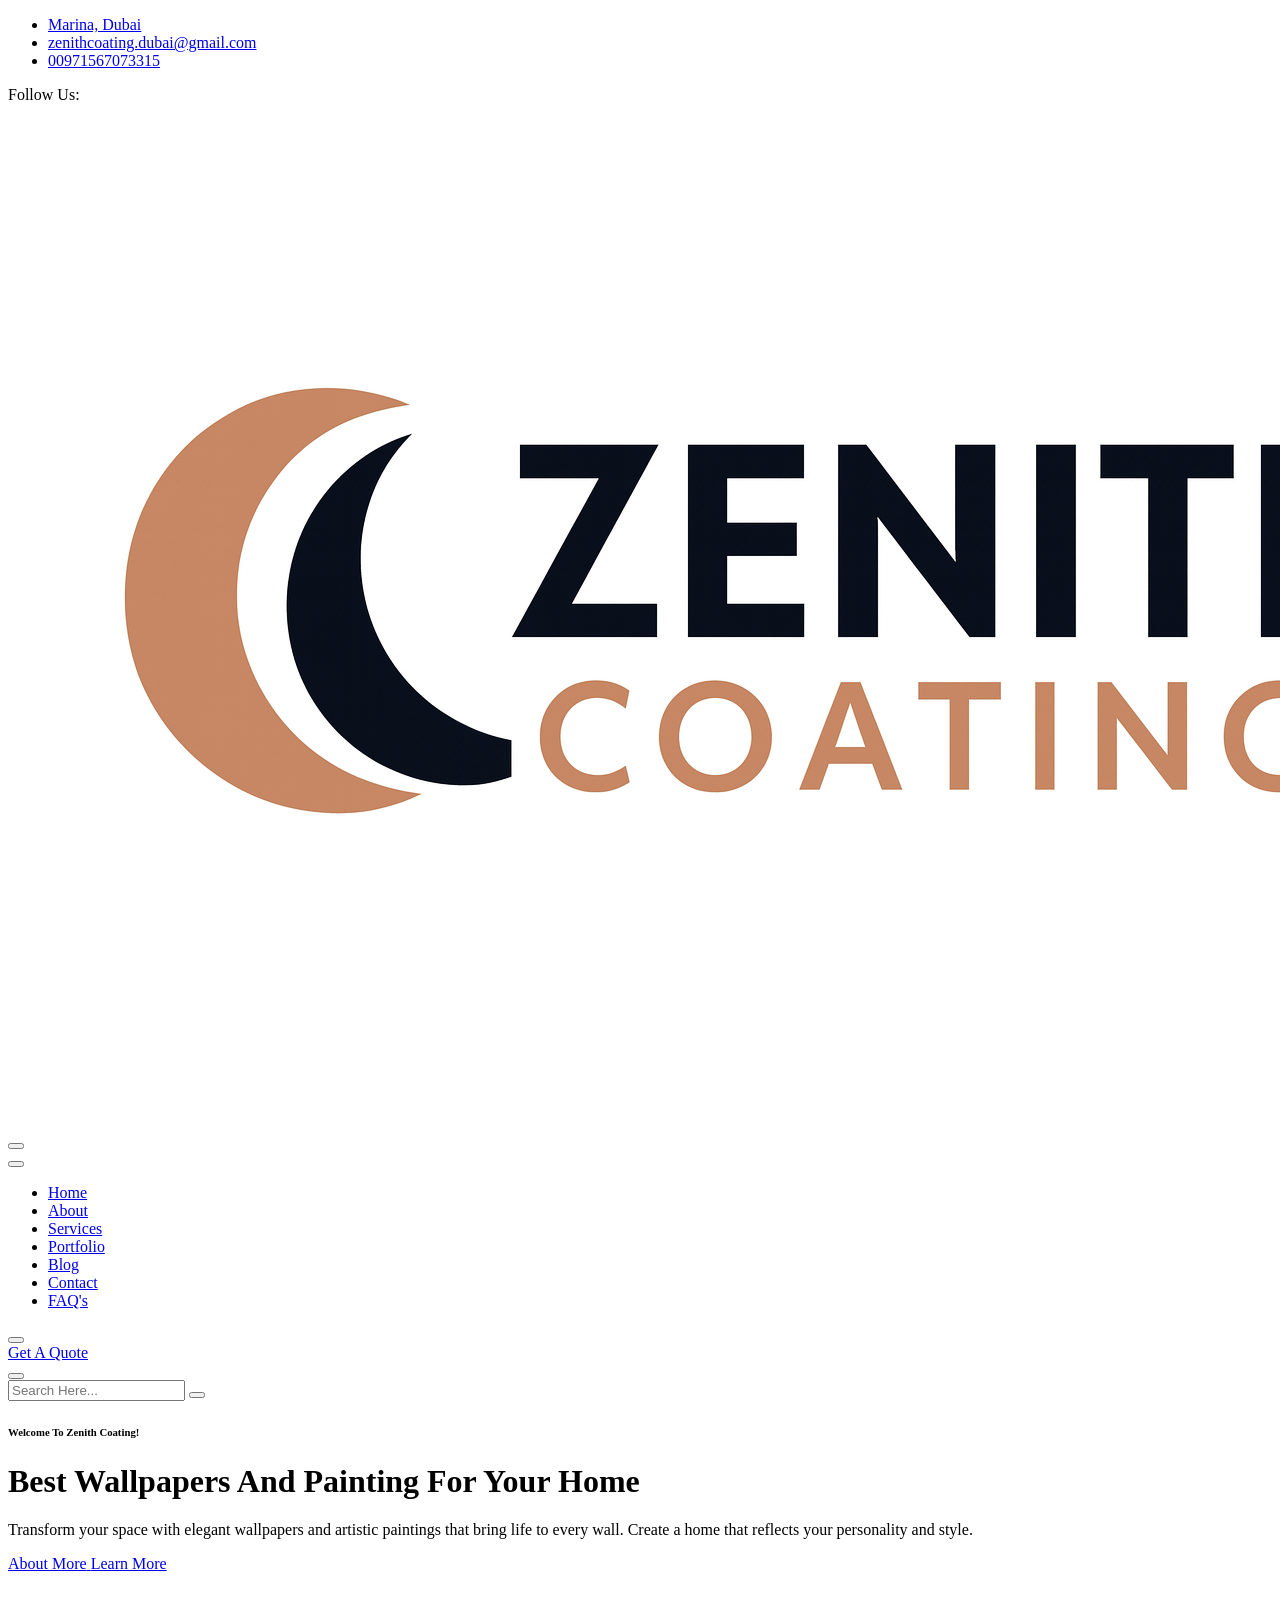
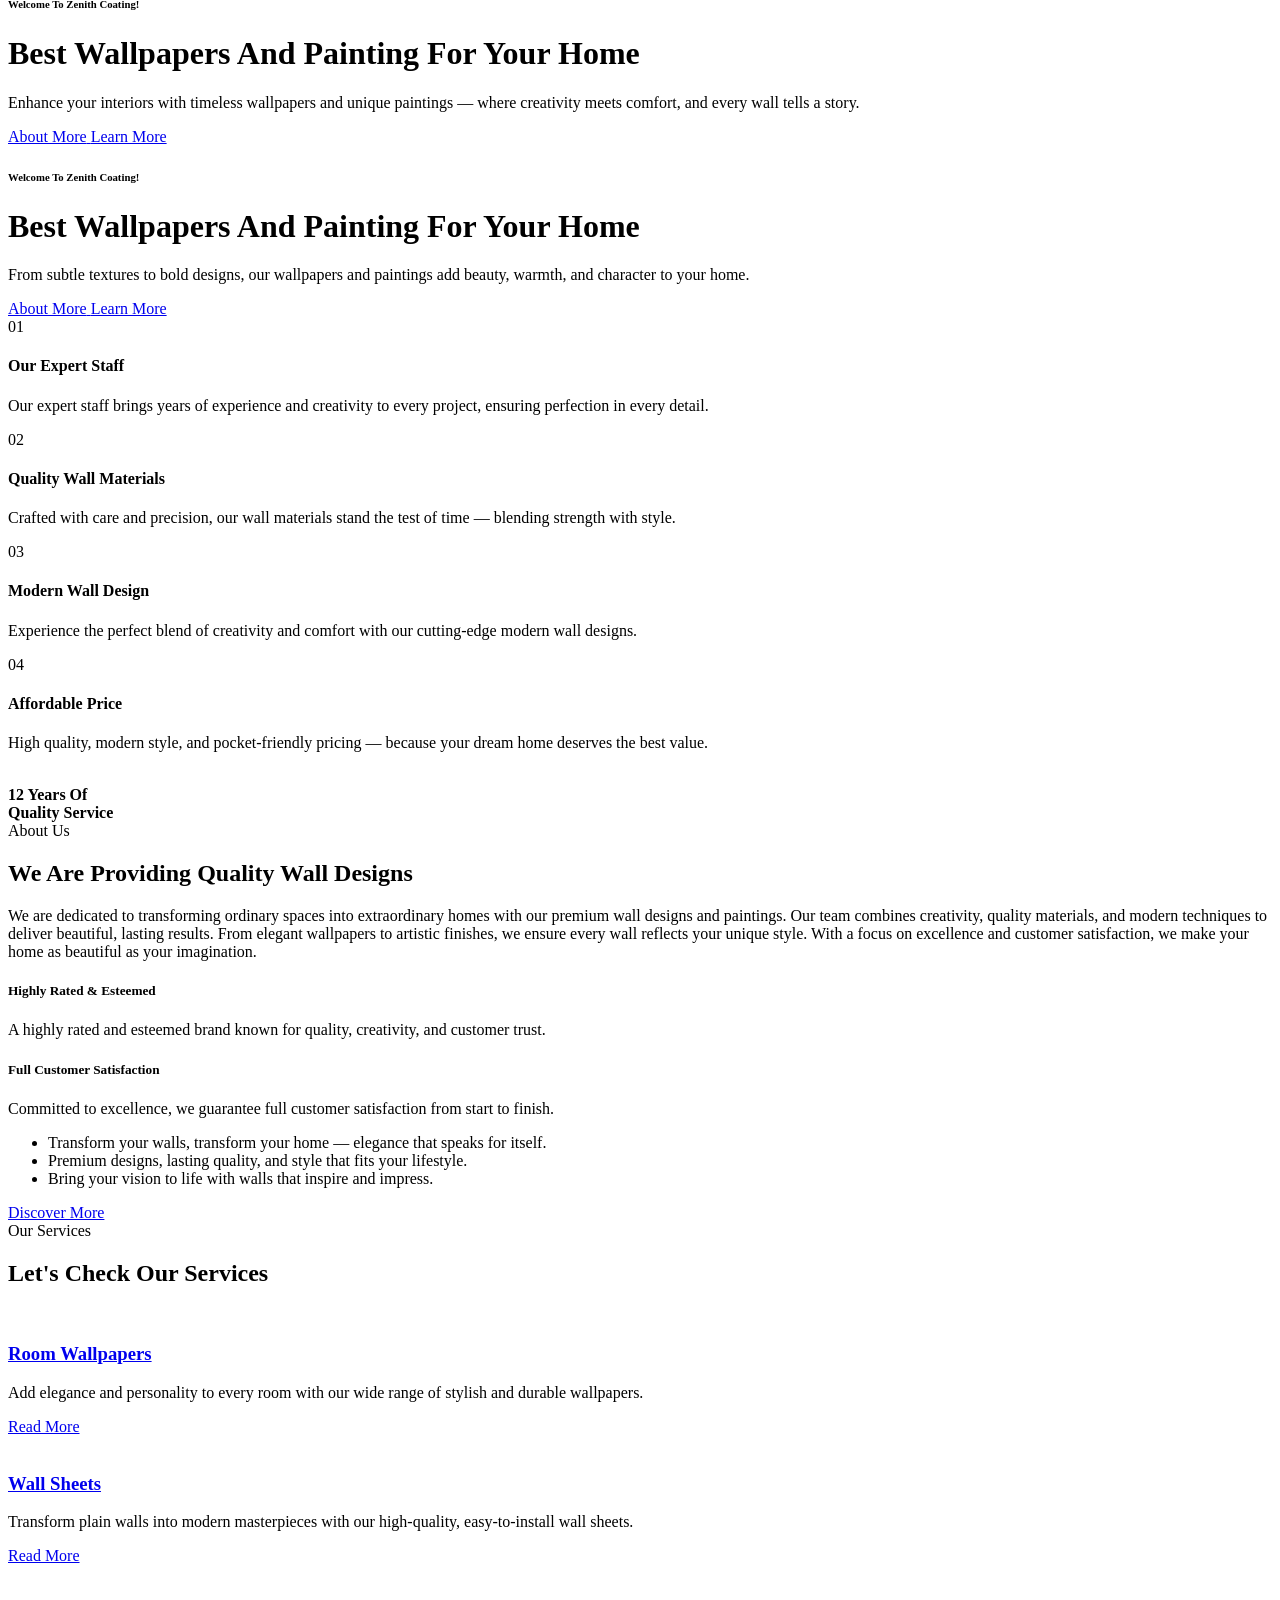
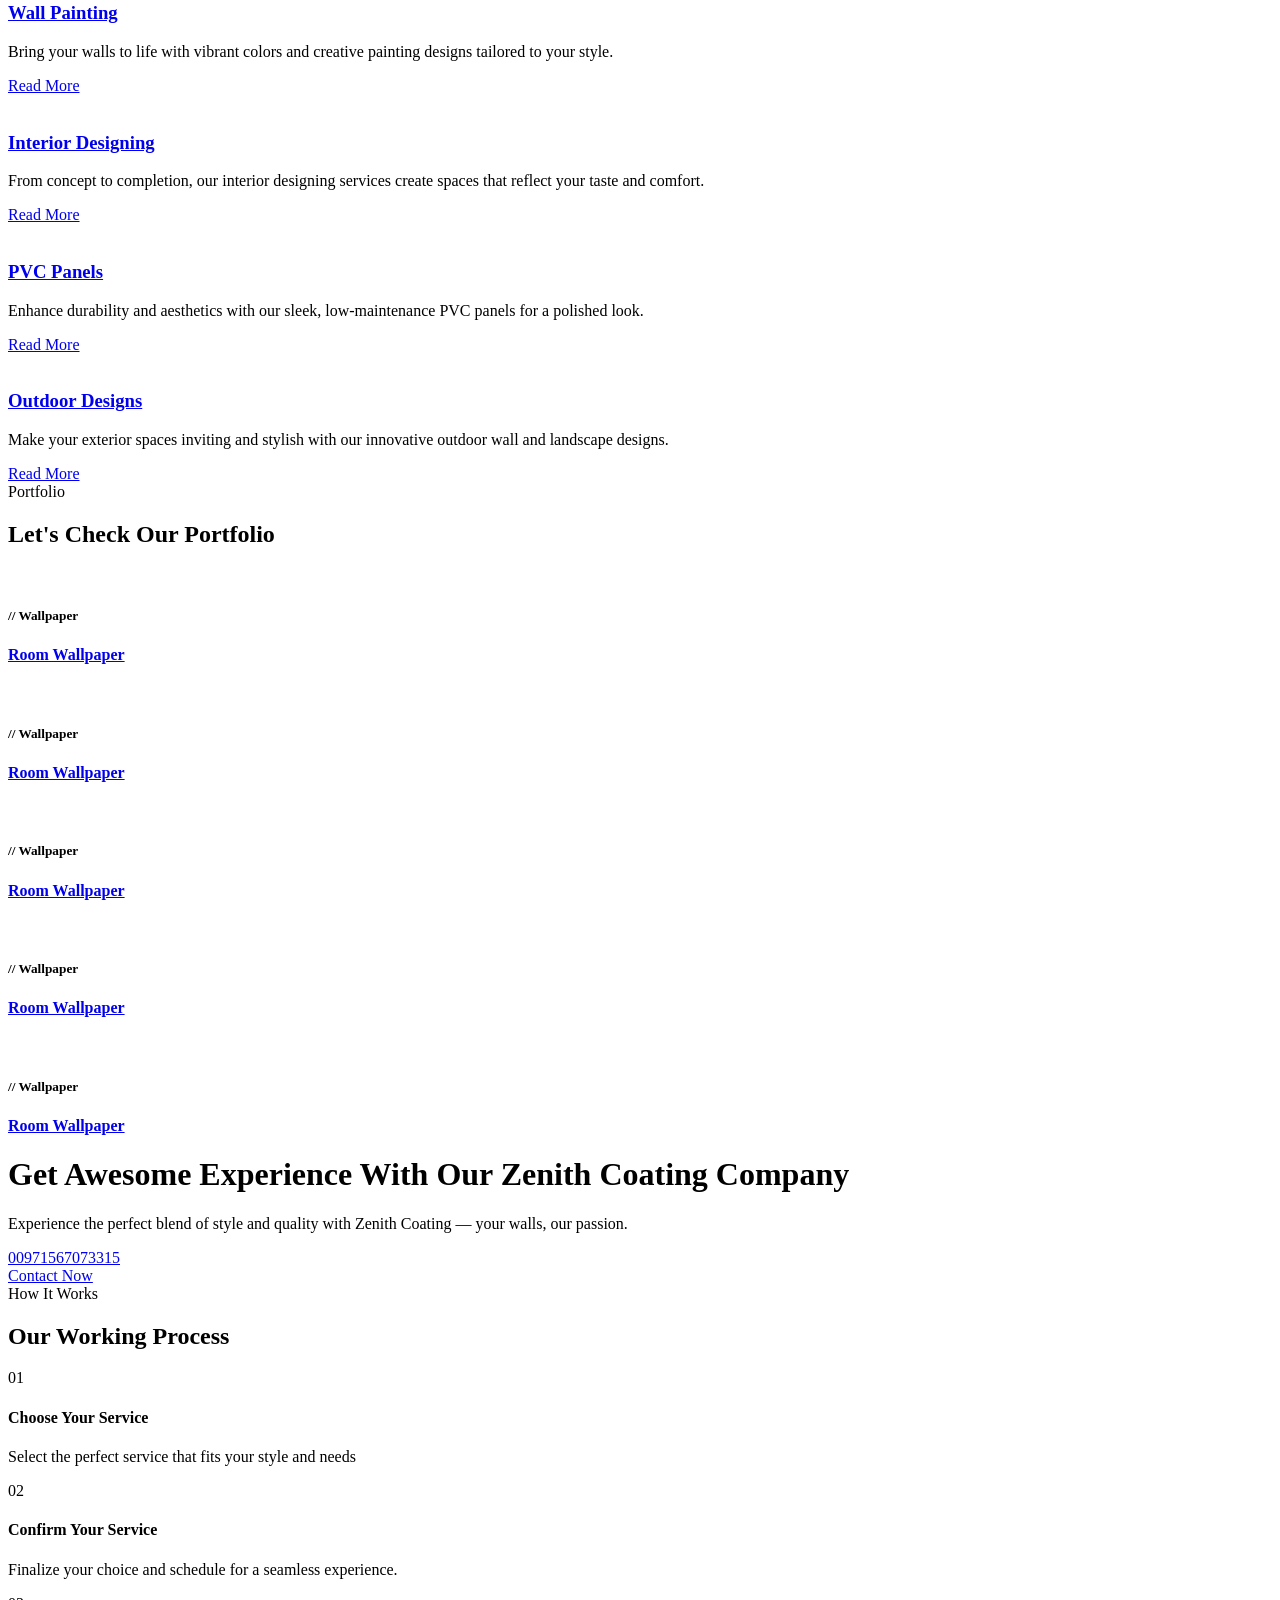
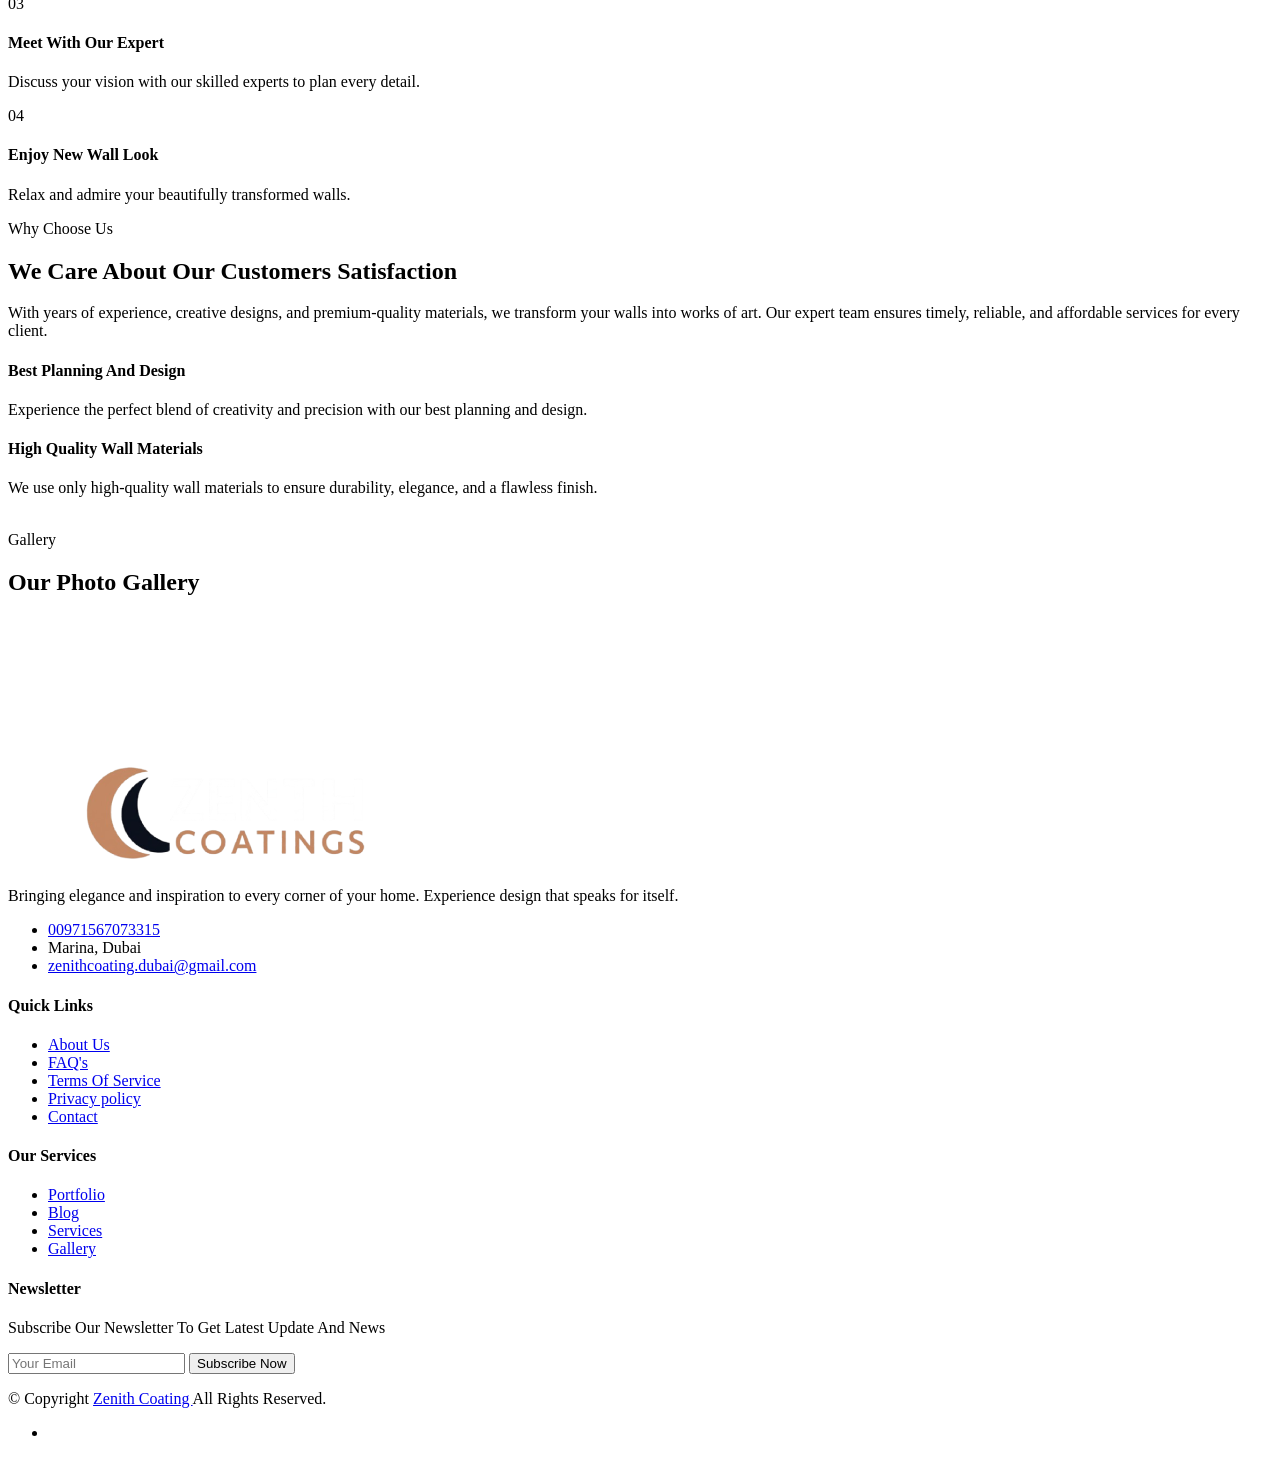
==== commit 2fb7d23d: "update some details" ====
--- a/index.html
+++ b/index.html
@@ -65,9 +65,9 @@
                         <div class="header-top-social">
                             <span>Follow Us: </span>
                             <a href="https://www.facebook.com/painting.home.2025" target="_blank"><i class="fab fa-facebook"></i></a>
-                            <a href="#"><i class="fab fa-twitter"></i></a>
-                            <a href="#"><i class="fab fa-instagram"></i></a>
-                            <a href="#"><i class="fab fa-linkedin"></i></a>
+                            <!--<a href="#"><i class="fab fa-twitter"></i></a>
+     <a href="#"><i class="fab fa-instagram"></i></a>
+     <a href="#"><i class="fab fa-linkedin"></i></a>-->
                         </div>
                     </div>
                 </div>
@@ -1577,9 +1577,9 @@
                     <div class="col-md-6 align-self-center">
                         <ul class="footer-social">
                             <li><a href="https://www.facebook.com/painting.home.2025" target="_blank"><i class="fab fa-facebook-f"></i></a></li>
-                            <li><a href="#"><i class="fab fa-twitter"></i></a></li>
-                            <li><a href="#"><i class="fab fa-linkedin-in"></i></a></li>
-                            <li><a href="#"><i class="fab fa-youtube"></i></a></li>
+                            <!--<li><a href="#"><i class="fab fa-twitter"></i></a></li>
+    <li><a href="#"><i class="fab fa-linkedin-in"></i></a></li>
+    <li><a href="#"><i class="fab fa-youtube"></i></a></li>-->
                         </ul>
                     </div>
                 </div>
